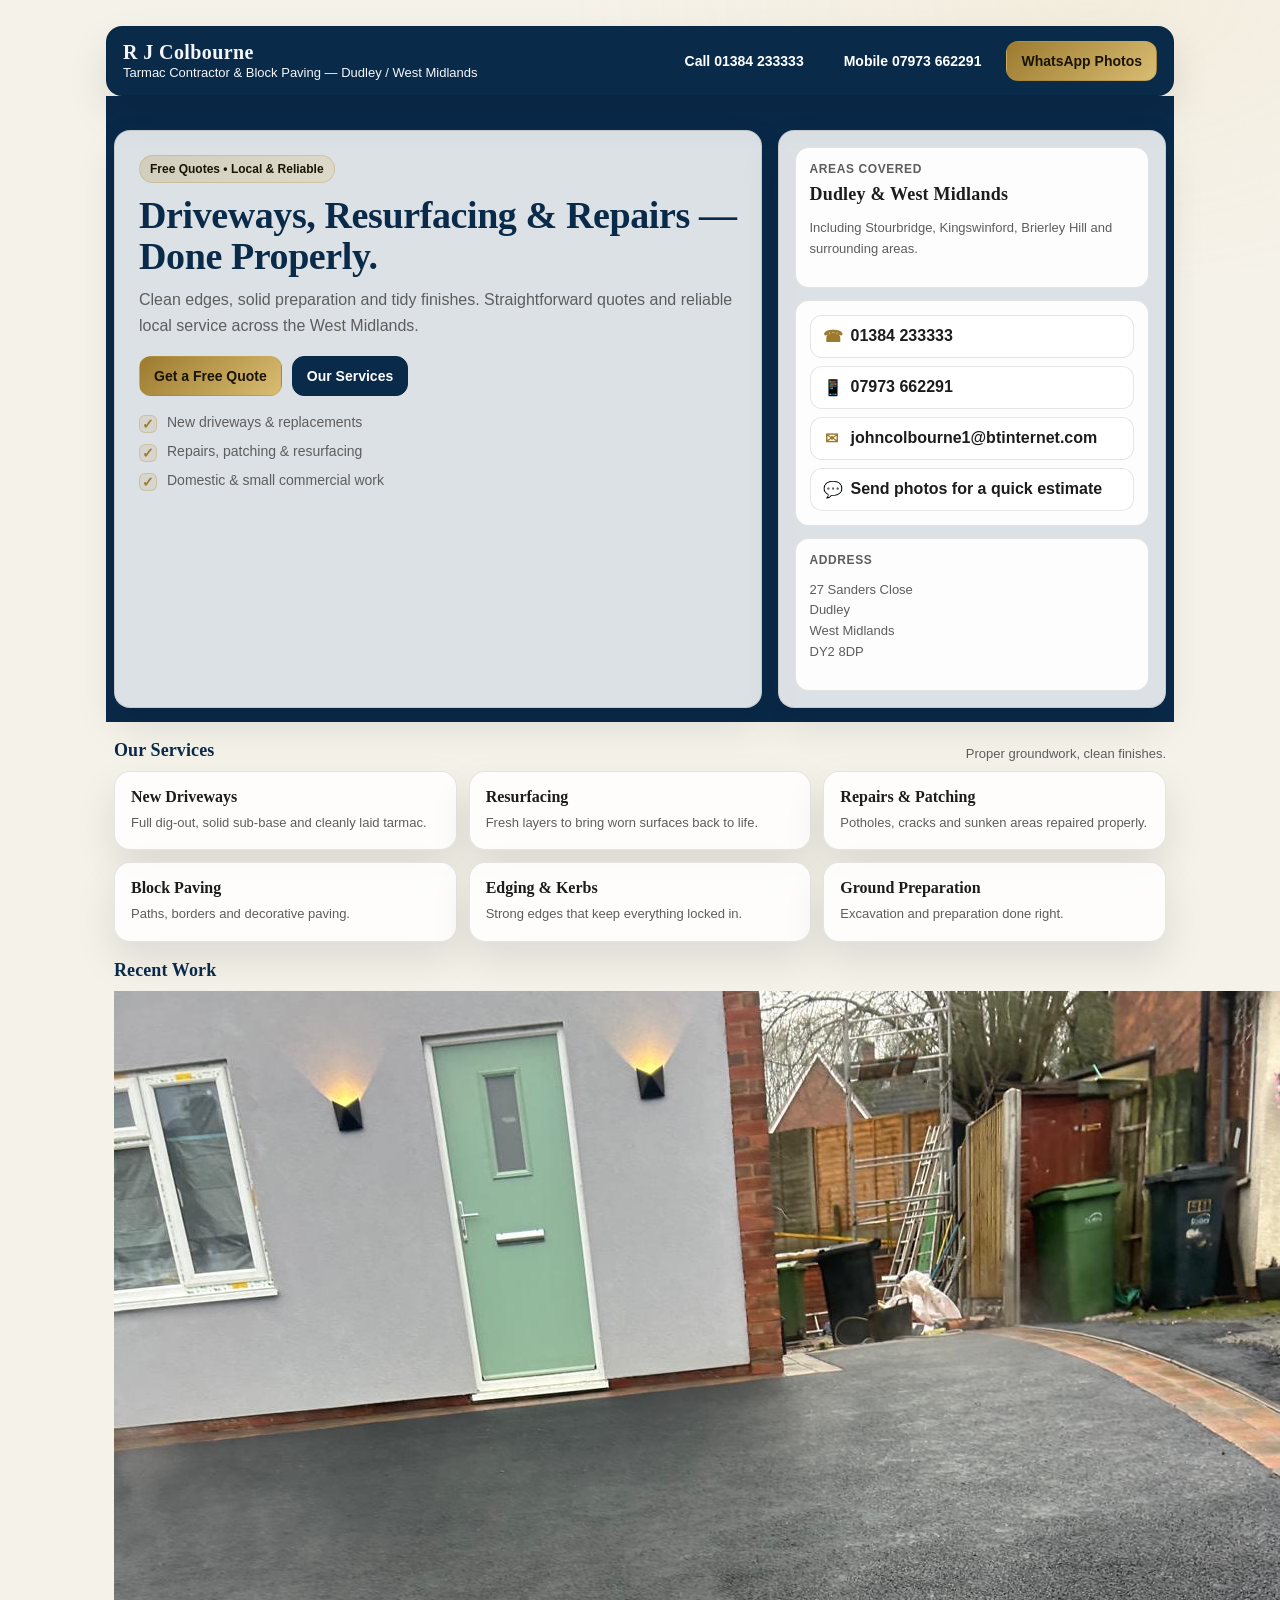
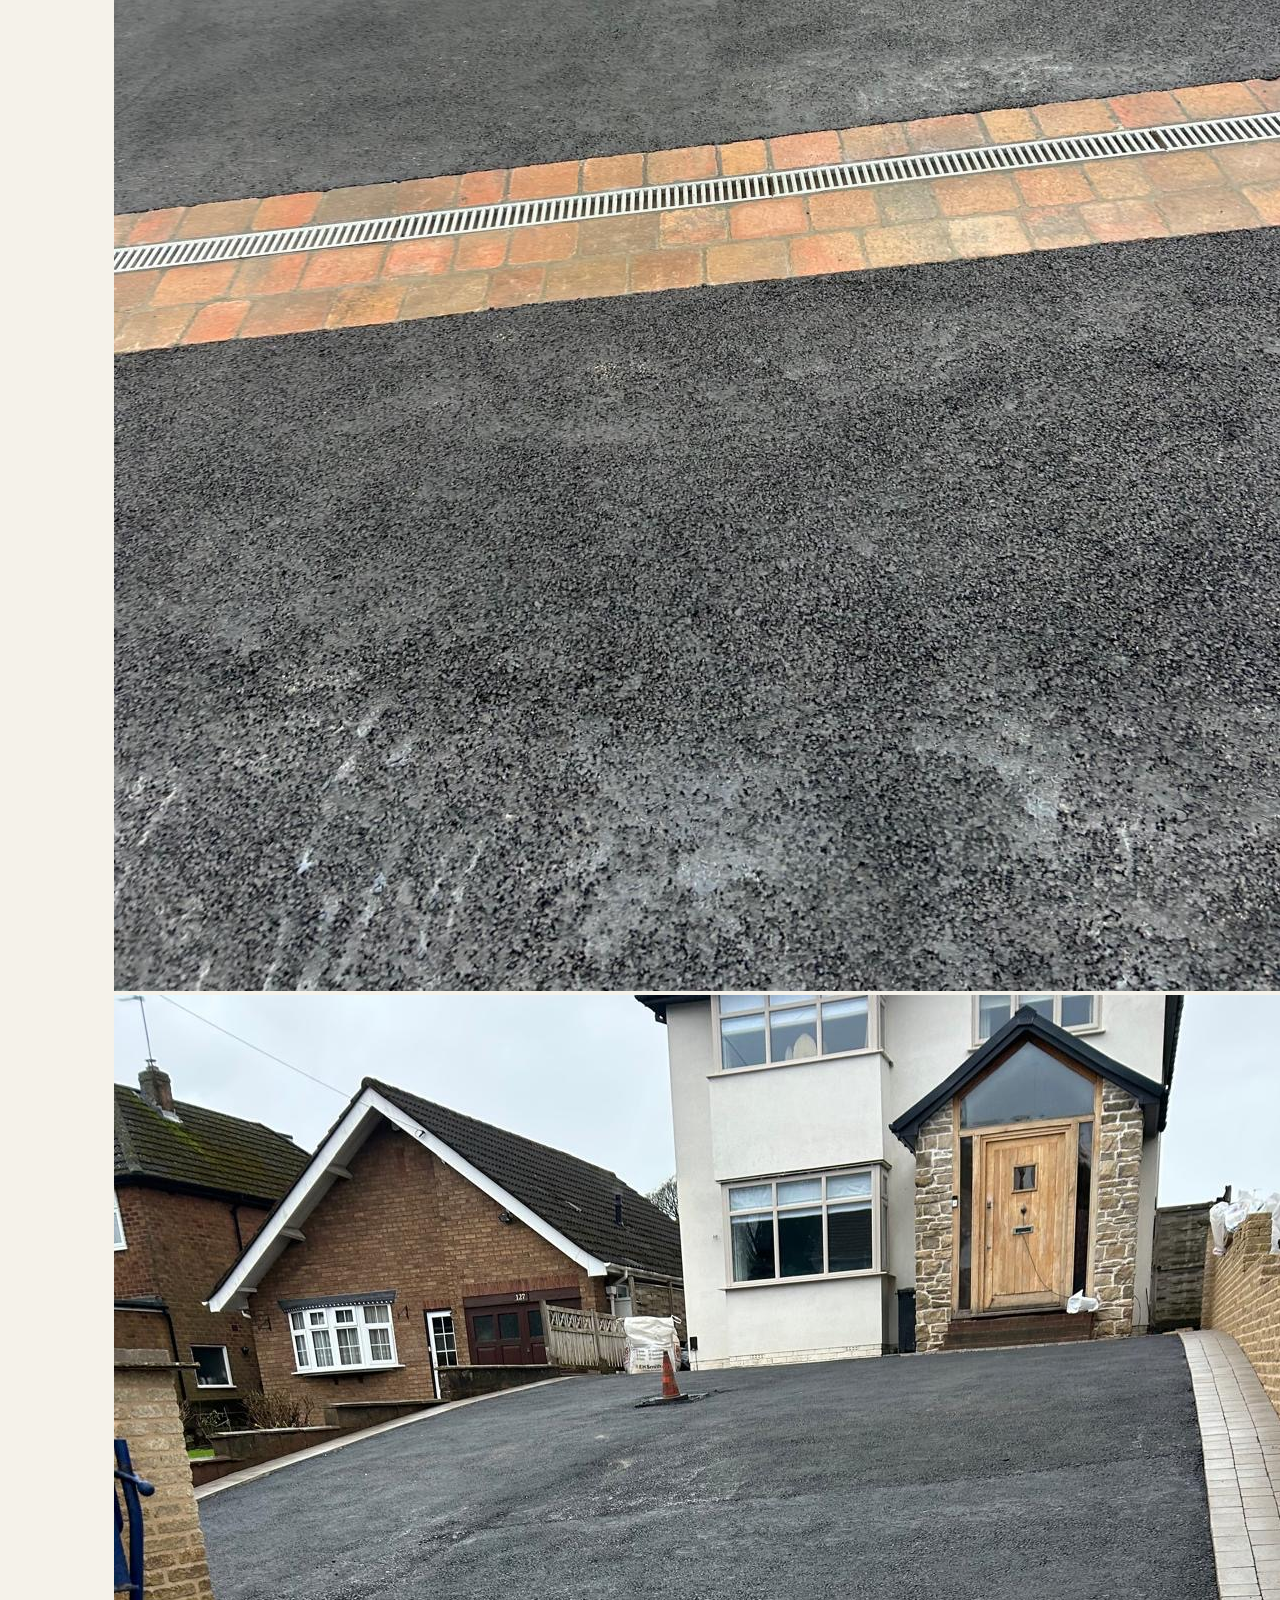
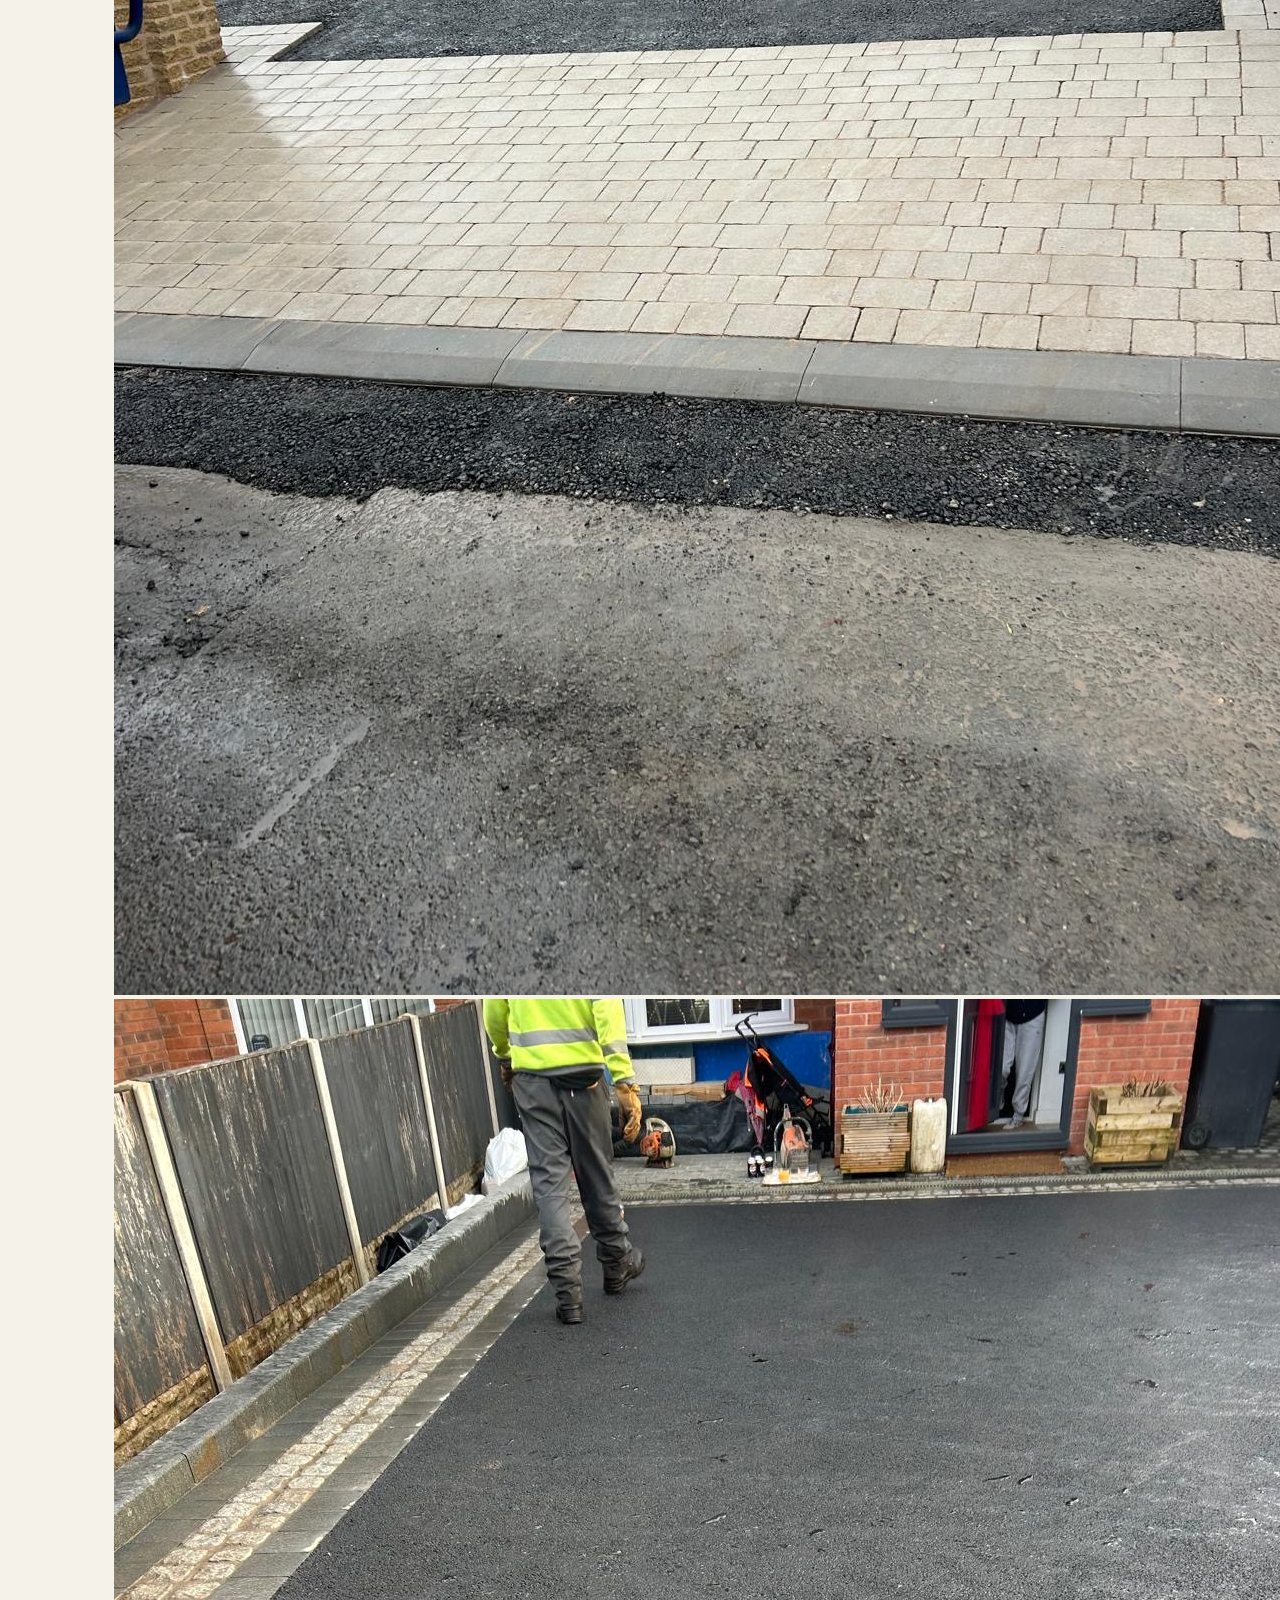
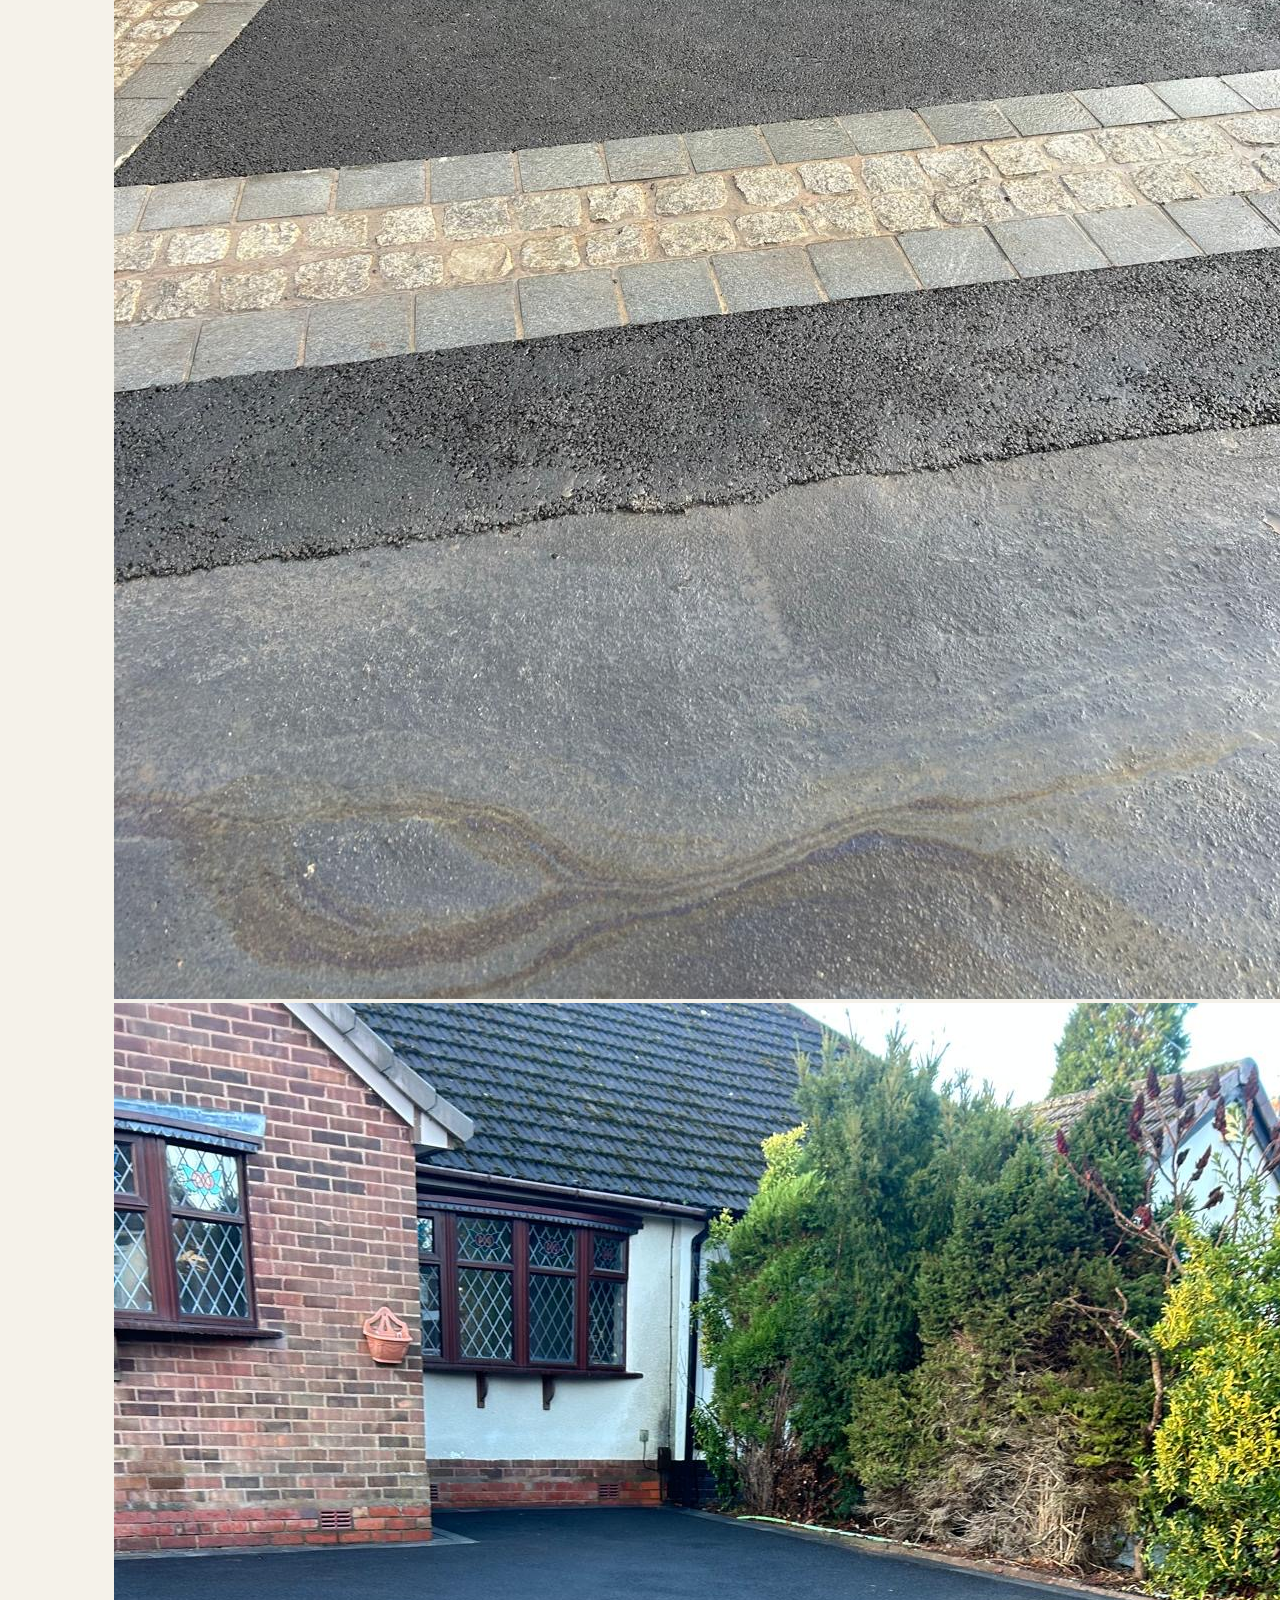
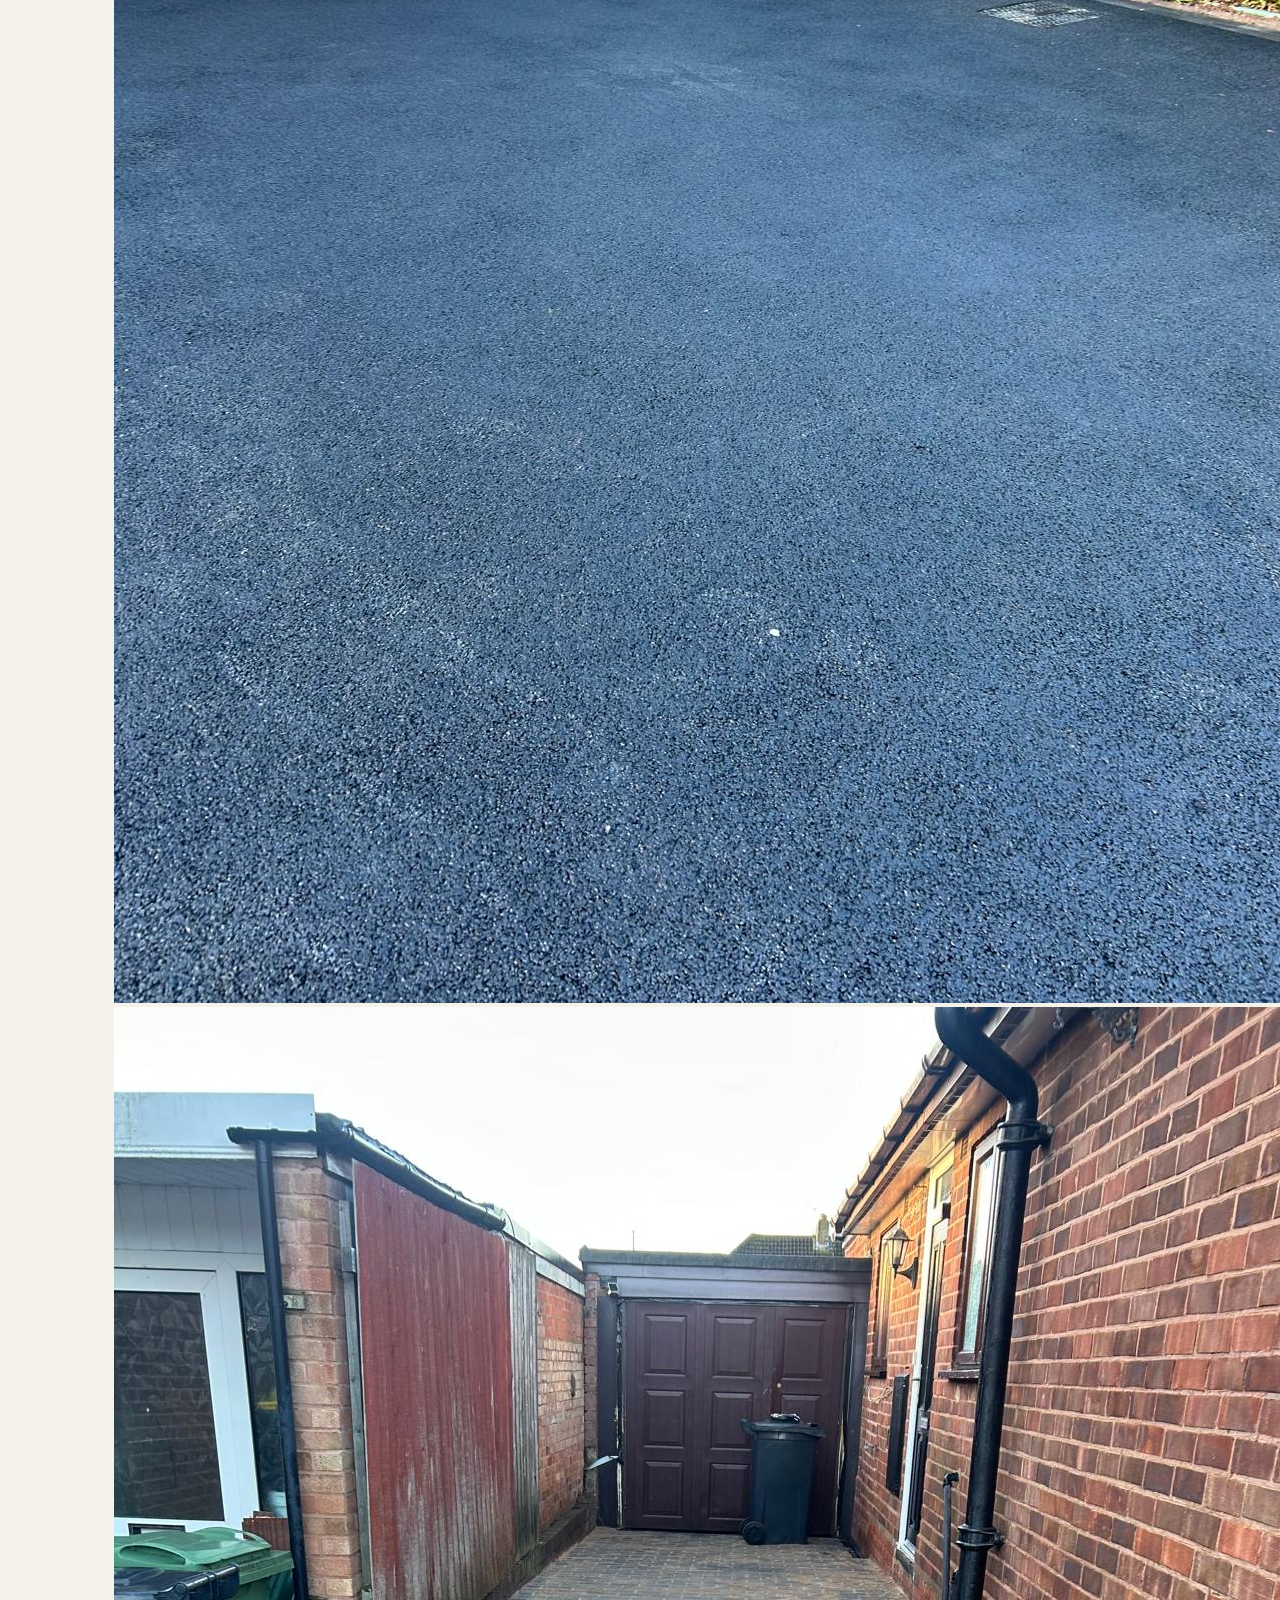
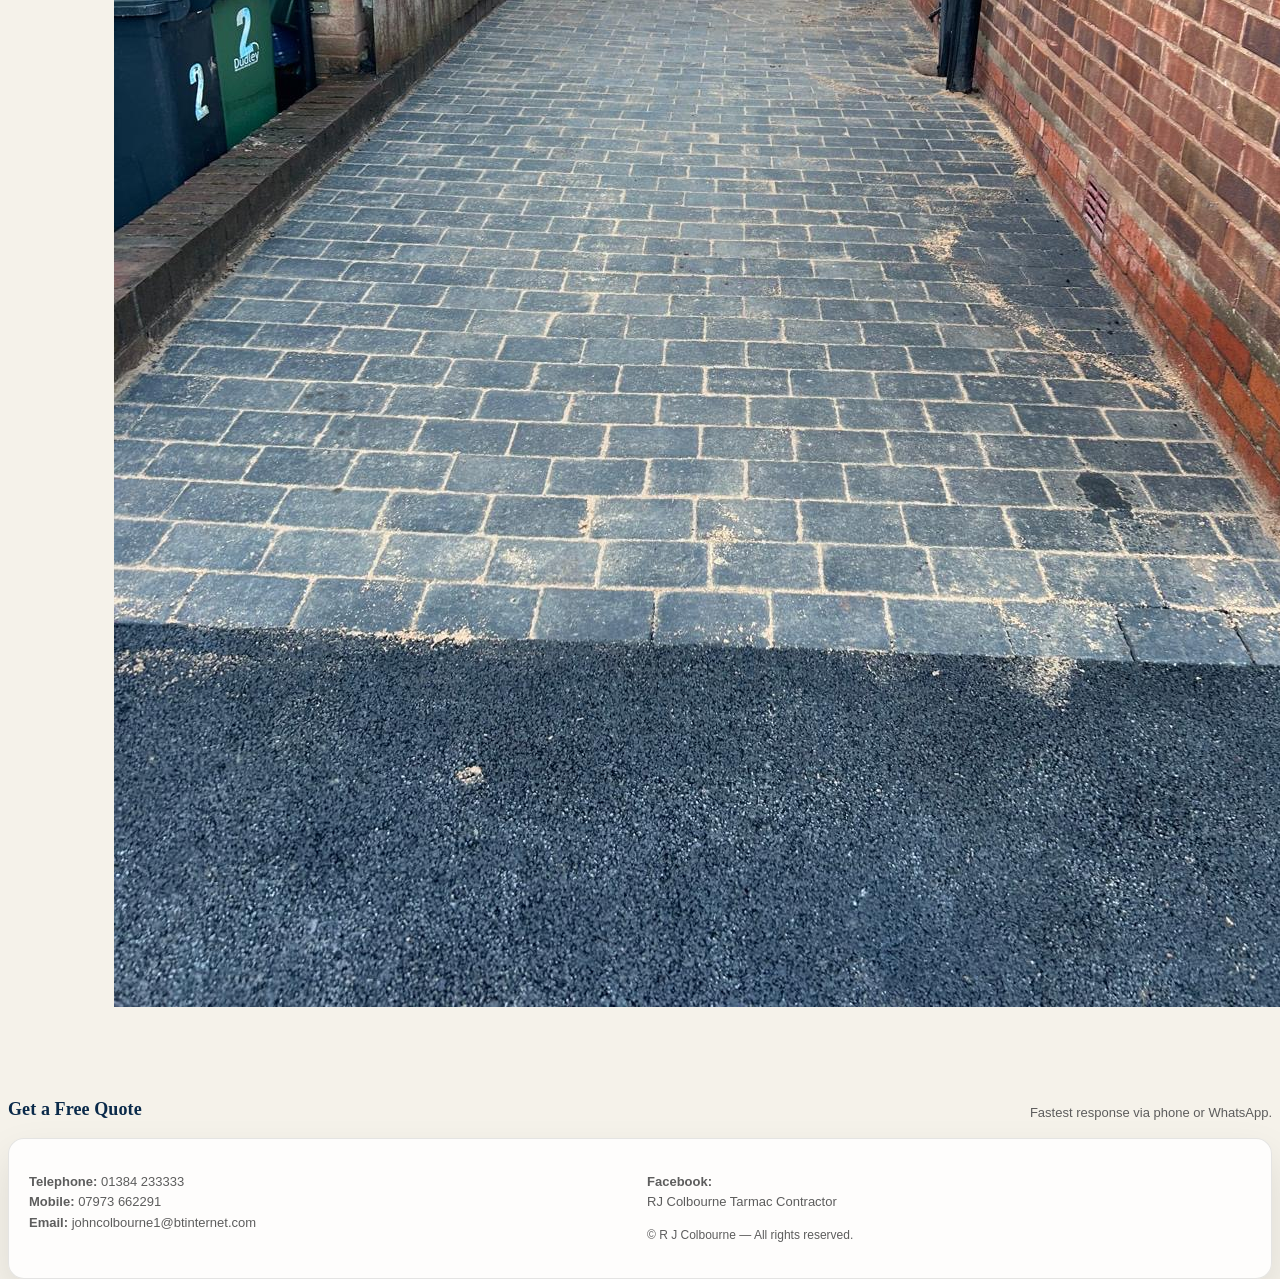
==== index.html @ 11ec510b "Update index.html" ====
<!doctype html>
<html lang="en">
<head>
  <meta charset="UTF-8" />
  <meta name="viewport" content="width=device-width, initial-scale=1.0" />

  <title>R J Colbourne | Tarmac Contractor & Block Paving | Dudley</title>
  <meta name="description" content="R J Colbourne — Tarmac Contractor & Block Paving in Dudley & the West Midlands. Driveways, resurfacing & repairs. Free quotes." />

  <!-- External CSS ONLY -->
  <link rel="stylesheet" href="style.css" />
</head>

<body>
  <div class="wrap">

    <!-- Top Bar -->
    <header class="top">
      <div class="brand">
        <b>R J Colbourne</b>
        <span>Tarmac Contractor &amp; Block Paving — Dudley / West Midlands</span>
      </div>

      <div class="top-actions">
        <a class="btn" href="tel:01384233333">Call 01384 233333</a>
        <a class="btn" href="tel:07973662291">Mobile 07973 662291</a>
        <a class="btn primary" href="https://wa.me/447973662291" target="_blank" rel="noopener">
          WhatsApp Photos
        </a>
      </div>
    </header>

    <!-- Hero -->
    <main class="hero">
      <div class="hero-grid">

        <section class="card hero-main">
          <span class="pill">Free Quotes • Local & Reliable</span>

          <h1>Driveways, Resurfacing &amp; Repairs — Done Properly.</h1>

          <p class="lead">
            Clean edges, solid preparation and tidy finishes.
            Straightforward quotes and reliable local service across the West Midlands.
          </p>

          <div class="mini">
            <a class="btn primary" href="#contact">Get a Free Quote</a>
            <a class="btn" href="#services">Our Services</a>
          </div>

          <div class="ticks">
            <div class="tick"><span class="dot">✓</span> New driveways & replacements</div>
            <div class="tick"><span class="dot">✓</span> Repairs, patching & resurfacing</div>
            <div class="tick"><span class="dot">✓</span> Domestic & small commercial work</div>
          </div>
        </section>

        <aside class="card hero-side">
          <div class="side-box">
            <h3>Areas Covered</h3>
            <div class="big">Dudley &amp; West Midlands</div>
            <p class="small">Including Stourbridge, Kingswinford, Brierley Hill and surrounding areas.</p>
          </div>

          <div class="side-box kv">
            <a href="tel:01384233333"><span class="icon">☎</span>01384 233333</a>
            <a href="tel:07973662291"><span class="icon">📱</span>07973 662291</a>
            <a href="mailto:johncolbourne1@btinternet.com"><span class="icon">✉</span>johncolbourne1@btinternet.com</a>
            <a href="https://wa.me/447973662291" target="_blank" rel="noopener">
              <span class="icon">💬</span>Send photos for a quick estimate
            </a>
          </div>

          <div class="side-box">
            <h3>Address</h3>
            <p class="small">
              27 Sanders Close<br>
              Dudley<br>
              West Midlands<br>
              DY2 8DP
            </p>
          </div>
        </aside>

      </div>
    </main>

    <!-- Services -->
    <section class="section" id="services">
      <div class="section-title">
        <h2>Our Services</h2>
        <p>Proper groundwork, clean finishes.</p>
      </div>

      <div class="grid3">
        <div class="card service">
          <b>New Driveways</b>
          <span>Full dig-out, solid sub-base and cleanly laid tarmac.</span>
        </div>

        <div class="card service">
          <b>Resurfacing</b>
          <span>Fresh layers to bring worn surfaces back to life.</span>
        </div>

        <div class="card service">
          <b>Repairs &amp; Patching</b>
          <span>Potholes, cracks and sunken areas repaired properly.</span>
        </div>

        <div class="card service">
          <b>Block Paving</b>
          <span>Paths, borders and decorative paving.</span>
        </div>

        <div class="card service">
          <b>Edging &amp; Kerbs</b>
          <span>Strong edges that keep everything locked in.</span>
        </div>

        <div class="card service">
          <b>Ground Preparation</b>
          <span>Excavation and preparation done right.</span>
        </div>
      </div>
    </section>

    <!-- Work -->
    <section class="section" id="work">
      <div class="section-title">
        <h2>Recent Work</h2>
      </div>

      <img src="assets/rj-work-1.jpg.JPG" alt="Tarmac driveway work">
<img src="assets/rj-work-2.jpg.JPG" alt="Driveway surfacing work">
<img src="assets/rj-work-3.jpg.JPG" alt="Block paving work">
<img src="assets/rj-work-4.jpg.JPG" alt="Tarmac contractor work">
<img src="assets/rj-work-5.jpg.JPG" alt="New driveway installation">
        
      </div>
    </section>

    <!-- Contact -->
    <section class="section" id="contact">
      <div class="section-title">
        <h2>Get a Free Quote</h2>
        <p>Fastest response via phone or WhatsApp.</p>
      </div>

      <div class="card footer">
        <div>
          <p class="small">
            <b>Telephone:</b> <a href="tel:01384233333">01384 233333</a><br>
            <b>Mobile:</b> <a href="tel:07973662291">07973 662291</a><br>
            <b>Email:</b> <a href="mailto:johncolbourne1@btinternet.com">johncolbourne1@btinternet.com</a>
          </p>
        </div>

        <div>
          <p class="small">
            <b>Facebook:</b><br>
            RJ Colbourne Tarmac Contractor
          </p>
          <p class="fine">
            © R J Colbourne — All rights reserved.
          </p>
        </div>
      </div>
    </section>

  </div>
</body>
</html>
---- style.css ----
/* ---- Print-style, business-card vibe (off-white + clean serif/sans mix) ---- */

/* If you want it even closer to “card” type, keep Georgia.
   If you want slightly more modern, swap Georgia -> "Times New Roman". */
:root{
  --bg: #f5f2ea;          /* off white */
  --paper: #ffffff;       /* pure white panels */
  --ink: #1c1c1c;         /* near-black text */
  --muted: #5d5d5d;       /* secondary */
  --line: rgba(0,0,0,.10);
  --accent: #9c7b2f;      /* classy gold */
  --accent2:#d9bd72;      /* lighter gold */
  --shadow: 0 18px 40px rgba(0,0,0,.10);
  --radius: 16px;
}

*{ box-sizing: border-box; }
html{ scroll-behavior:smooth; }

body{
  margin:0;
  background: radial-gradient(900px 500px at 30% -10%, rgba(176,138,46,.12), transparent 60%),
              radial-gradient(900px 500px at 85% 0%, rgba(225,194,106,.10), transparent 60%),
              var(--bg);
  color: var(--ink);
  font-family: Arial, Helvetica, sans-serif;
  -webkit-font-smoothing: antialiased;
  -moz-osx-font-smoothing: grayscale;
}

a{ color: inherit; text-decoration: none; }
a:hover{ text-decoration: underline; }

.wrap{
  max-width: 1100px;
  margin: 0 auto;
  padding: 26px 16px 70px;
}

/* Top sticky bar */
.top{
  display:flex;
  align-items:center;
  justify-content:space-between;
  gap:14px;
  padding: 14px 16px;
  border: 1px solid var(--line);
  background: rgba(255,255,255,.75);
  backdrop-filter: blur(10px);
  border-radius: var(--radius);
  box-shadow: var(--shadow);
  position: sticky;
  top: 12px;
  z-index: 50;
}

.brand{
  display:flex;
  flex-direction:column;
  line-height:1.05;
}

.brand b{
  font-family: Georgia, "Times New Roman", Times, serif;
  font-size: 20px;
  letter-spacing: .4px;
}


.brand span{
  font-size: 13px;
  color: var(--muted);
  margin-top: 3px;
}

.top-actions{
  display:flex;
  gap:10px;
  flex-wrap:wrap;
  justify-content:flex-end;
}

/* Buttons */
.btn{
  display:inline-flex;
  align-items:center;
  gap:10px;
  padding: 11px 14px;
  border-radius: 12px;
  border: 1px solid var(--line);
  background: rgba(255,255,255,.90);
  font-weight: 700;
  font-size: 14px;
  transition: .15s transform, .15s background, .15s border-color;
}

.btn:hover{
  transform: translateY(-1px);
  background: rgba(255,255,255,1);
  border-color: rgba(0,0,0,.18);
}

.btn.primary{
  border: 1px solid rgba(176,138,46,.30);
  background: linear-gradient(135deg, var(--accent) 0%, var(--accent2) 100%);
  color: #1a1406;
  text-decoration:none;
}

.pill{
  display:inline-flex;
  align-items:center;
  padding: 6px 10px;
  border-radius: 999px;
  font-weight: 800;
  font-size: 12px;
  color: #1a1406;
  background: linear-gradient(135deg, rgba(176,138,46,.22), rgba(225,194,106,.22));
  border: 1px solid rgba(176,138,46,.25);
}

/* Hero layout */
.hero{
  padding: 34px 8px 14px;
}

.hero-grid{
  display:grid;
  gap: 16px;
  grid-template-columns: 1.25fr .75fr;
  align-items: stretch;
}

@media (max-width: 900px){
  .hero-grid{ grid-template-columns: 1fr; }
}

/* Panels / cards */
.card{
  border: 1px solid var(--line);
  background: rgba(255,255,255,.86);
  border-radius: var(--radius);
  box-shadow: var(--shadow);
  overflow: hidden;
}

/* Main hero card */
.hero-main{ padding: 24px; }

h1{
  margin: 12px 0 10px;
  font-family: Georgia, "Times New Roman", Times, serif;
  font-size: 38px;
  letter-spacing: -0.4px;
  line-height: 1.08;
}

@media (max-width: 520px){
  h1{ font-size: 32px; }
}

.lead{
  margin: 0 0 16px;
  color: var(--muted);
  font-size: 16px;
  line-height: 1.65;
}

.mini{
  display:flex;
  gap: 10px;
  flex-wrap: wrap;
  margin-top: 6px;
}

.ticks{
  display:grid;
  gap: 10px;
  margin: 18px 0 0;
}

.tick{
  display:flex;
  gap: 10px;
  align-items:flex-start;
  font-size: 14px;
  color: var(--muted);
}

.dot{
  width: 18px;
  height: 18px;
  flex: 0 0 18px;
  border-radius: 6px;
  background: rgba(176,138,46,.12);
  border: 1px solid rgba(176,138,46,.28);
  display:grid;
  place-items:center;
  color: var(--accent);
  font-weight: 900;
  margin-top: 1px;
}

/* Side column */
.hero-side{
  padding: 16px;
  display:flex;
  flex-direction:column;
  gap: 12px;
}

.side-box{
  padding: 14px;
  border-radius: 14px;
  border: 1px solid var(--line);
  background: rgba(255,255,255,.92);
}

.side-box h3{
  margin:0 0 8px;
  font-size: 12px;
  letter-spacing: .6px;
  text-transform: uppercase;
  color: var(--muted);
}

.big{
  font-family: Georgia, "Times New Roman", Times, serif;
  font-size: 18px;
  font-weight: 800;
  letter-spacing: .2px;
}

.small{
  font-size: 13px;
  color: var(--muted);
  line-height: 1.6;
}

.kv{
  display:grid;
  gap: 8px;
}

.kv a{
  display:inline-flex;
  gap: 10px;
  align-items:center;
  padding: 11px 12px;
  border-radius: 12px;
  border: 1px solid var(--line);
  background: rgba(255,255,255,.96);
  text-decoration:none;
  font-weight: 700;
}

.kv a:hover{
  border-color: rgba(176,138,46,.35);
  text-decoration:none;
}

.icon{
  width: 18px;
  display:inline-grid;
  place-items:center;
  color: var(--accent);
}

/* Sections */
.section{
  margin-top: 18px;
  padding: 0 8px;
}

.section-title{
  display:flex;
  align-items:flex-end;
  justify-content:space-between;
  gap: 14px;
  margin: 16px 0 10px;
}

.section-title h2{
  margin:0;
  font-size: 18px;
  font-family: Georgia, "Times New Roman", Times, serif;
  letter-spacing: .1px;
}

.section-title p{
  margin:0;
  color: var(--muted);
  font-size: 13px;
}

/* Services grid */
.grid3{
  display:grid;
  gap: 12px;
  grid-template-columns: repeat(3, 1fr);
}

@media (max-width: 900px){
  .grid3{ grid-template-columns: 1fr; }
}

.service{
  padding: 16px;
}

.service b{
  display:block;
  margin-bottom: 6px;
  font-family: Georgia, "Times New Roman", Times, serif;
  font-size: 16px;
}

.service span{
  color: var(--muted);
  font-size: 13px;
  line-height: 1.65;
}

/* Gallery placeholders */
.gallery{
  display:grid;
  gap: 12px;
  grid-template-columns: repeat(3, 1fr);
}

@media (max-width: 900px){
  .gallery{ grid-template-columns: 1fr 1fr; }
}

@media (max-width: 520px){
  .gallery{ grid-template-columns: 1fr; }
}

.ph{
  aspect-ratio: 4/3;
  border-radius: 14px;
  border: 1px dashed rgba(0,0,0,.18);
  background: linear-gradient(180deg, rgba(255,255,255,.95), rgba(255,255,255,.80));
  display:grid;
  place-items:center;
  color: rgba(0,0,0,.50);
  font-weight: 900;
  letter-spacing: .3px;
}

/* Footer/contact block */
.footer{
  margin-top: 18px;
  padding: 20px;
  display:grid;
  grid-template-columns: 1fr 1fr;
  gap: 14px;
}

@media (max-width: 900px){
  .footer{ grid-template-columns: 1fr; }
}

.fine{
  color: var(--muted);
  font-size: 12px;
  line-height: 1.65;
}

/* Mobile tweaks */
@media (max-width: 520px){
  .top{ padding: 12px 12px; }
  .btn{ width: 100%; justify-content:center; }
}

/* ===== NAVY BLUE OVERRIDE (Dixon-style) ===== */
:root {
  --navy: #0A2A4A;
}

/* Header background / strips */
header,
.hero,
.header,
.top-bar {
  background-color: var(--navy) !important;
}

/* Main headings */
h1, h2, h3 {
  color: var(--navy);
}

/* Care & Respect / tagline text */
.care,
.respect,
.tagline,
.hero-subtitle {
  color: var(--navy);
}

/* Buttons */
.btn,
button {
  background-color: var(--navy);
  border-color: var(--navy);
  color: #ffffff;
}

.btn:hover,
button:hover {
  background-color: #081f36;
  border-color: #ffff
  }
  
  /* ===== TOP BAR TEXT COLOUR (BIG BLUE BOX ABOVE HEADER) ===== */

/* Common top-bar selectors */
.top-bar,
.topbar,
.header-top,
.pre-header {
  color: #ffffff !important;
}

/* Text inside the top bar */
.top-bar p,
.top-bar a,
.topbar p,
.topbar a,
.header-top p,
.header-top a {
  color: #ffffff !important;
}
  
  /* ===== FIX LEFT TEXT IN TOP NAVY BAR ===== */

/* Left text block in top header */
.top-bar .left,
.top-bar .brand,
.top-bar .logo-text,
.top-bar h1,
.top-bar h2,
.top-bar p {
  color: #f2f4f6 !important;
}

/* Make sure links there aren’t dark */
.top-bar a {
  color: #ffffff !important;
}
  
  
  /* ===== FIX FADED LEFT TEXT IN TOP BAR ===== */

/* Target the actual left info block */
.top-bar-left,
.top-left,
.header-left,
.brand-left {
  opacity: 1 !important;
}

/* Force text inside to be readable */
.top-bar-left *,
.top-left *,
.header-left *,
.brand-left * {
  color: #f5f7fa !important;
  opacity: 1 !important;
}

/* Nuclear fix for top bar left side */
header > div:first-child {
  opacity: 1 !important;
}

header > div:first-child * {
  color: #f5f7fa !important;
  opacity: 1 !important;
}
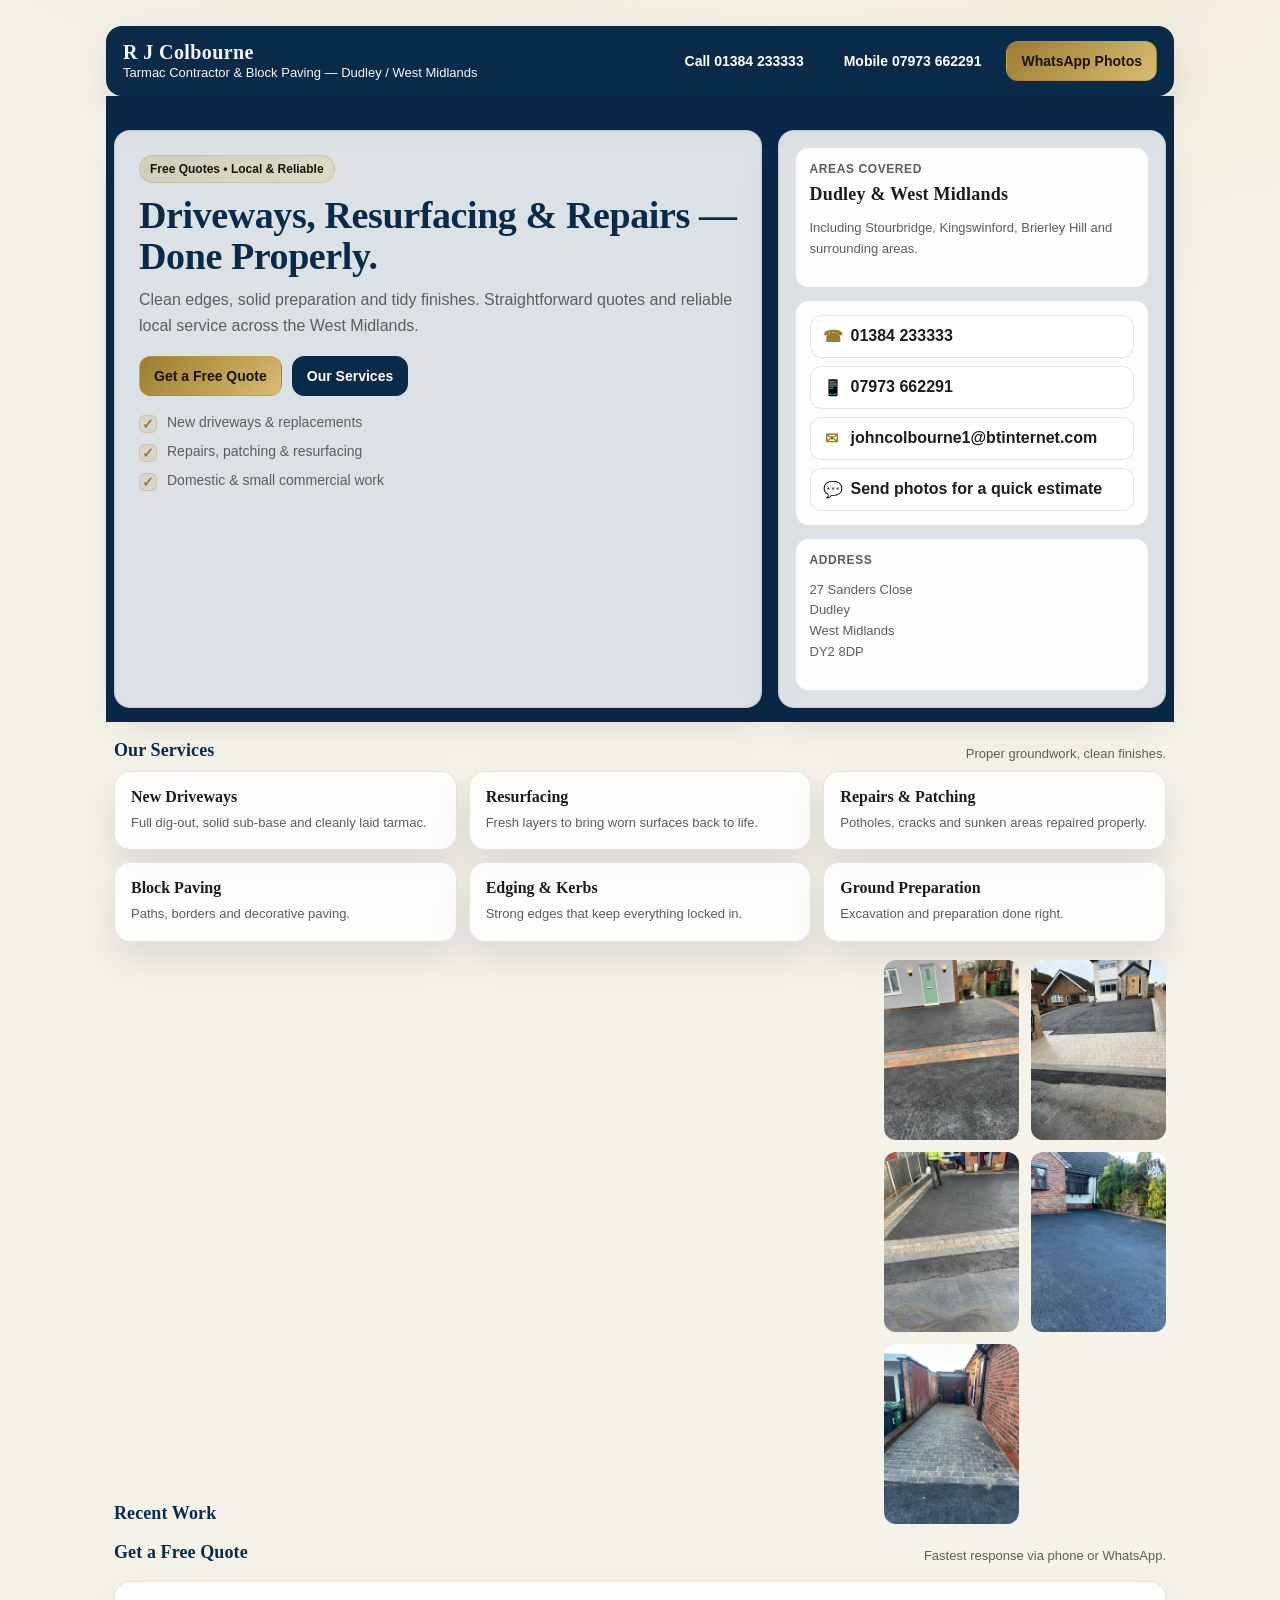
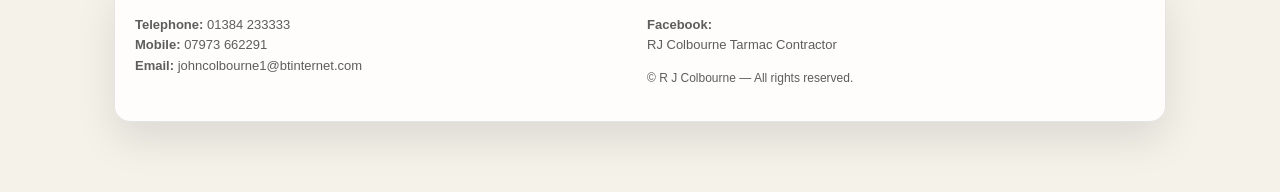
==== commit 7055c5d1: "Update index.html" ====
--- a/index.html
+++ b/index.html
@@ -129,14 +129,16 @@
     <!-- Work -->
     <section class="section" id="work">
       <div class="section-title">
-        <h2>Recent Work</h2>
-      </div>
-
-      <img src="assets/rj-work-1.jpg.JPG" alt="Tarmac driveway work">
-<img src="assets/rj-work-2.jpg.JPG" alt="Driveway surfacing work">
-<img src="assets/rj-work-3.jpg.JPG" alt="Block paving work">
-<img src="assets/rj-work-4.jpg.JPG" alt="Tarmac contractor work">
-<img src="assets/rj-work-5.jpg.JPG" alt="New driveway installation">
+      <h2>Recent Work</h2>
+<div>
+  
+<div class="work-grid">
+  <img src="assets/rj-work-1.jpg.JPG" alt="Tarmac driveway work">
+  <img src="assets/rj-work-2.jpg.JPG" alt="Driveway surfacing work">
+  <img src="assets/rj-work-3.jpg.JPG" alt="Block paving work">
+  <img src="assets/rj-work-4.jpg.JPG" alt="Tarmac contractor work">
+  <img src="assets/rj-work-5.jpg.JPG" alt="New driveway installation">
+</div>
         
       </div>
     </section>
--- a/style.css
+++ b/style.css
@@ -478,4 +478,24 @@
 header > div:first-child * {
   color: #f5f7fa !important;
   opacity: 1 !important;
+}
+
+/* ===== FORCE Recent Work gallery layout ===== */
+
+.recent-work,
+.work-grid,
+.gallery {
+  display: grid;
+  grid-template-columns: repeat(2, 1fr);
+  gap: 12px;
+}
+
+.recent-work img,
+.work-grid img,
+.gallery img {
+  width: 100%;
+  height: 180px;          /* THIS is the key */
+  object-fit: cover;
+  display: block;
+  border-radius: 12px;
 }
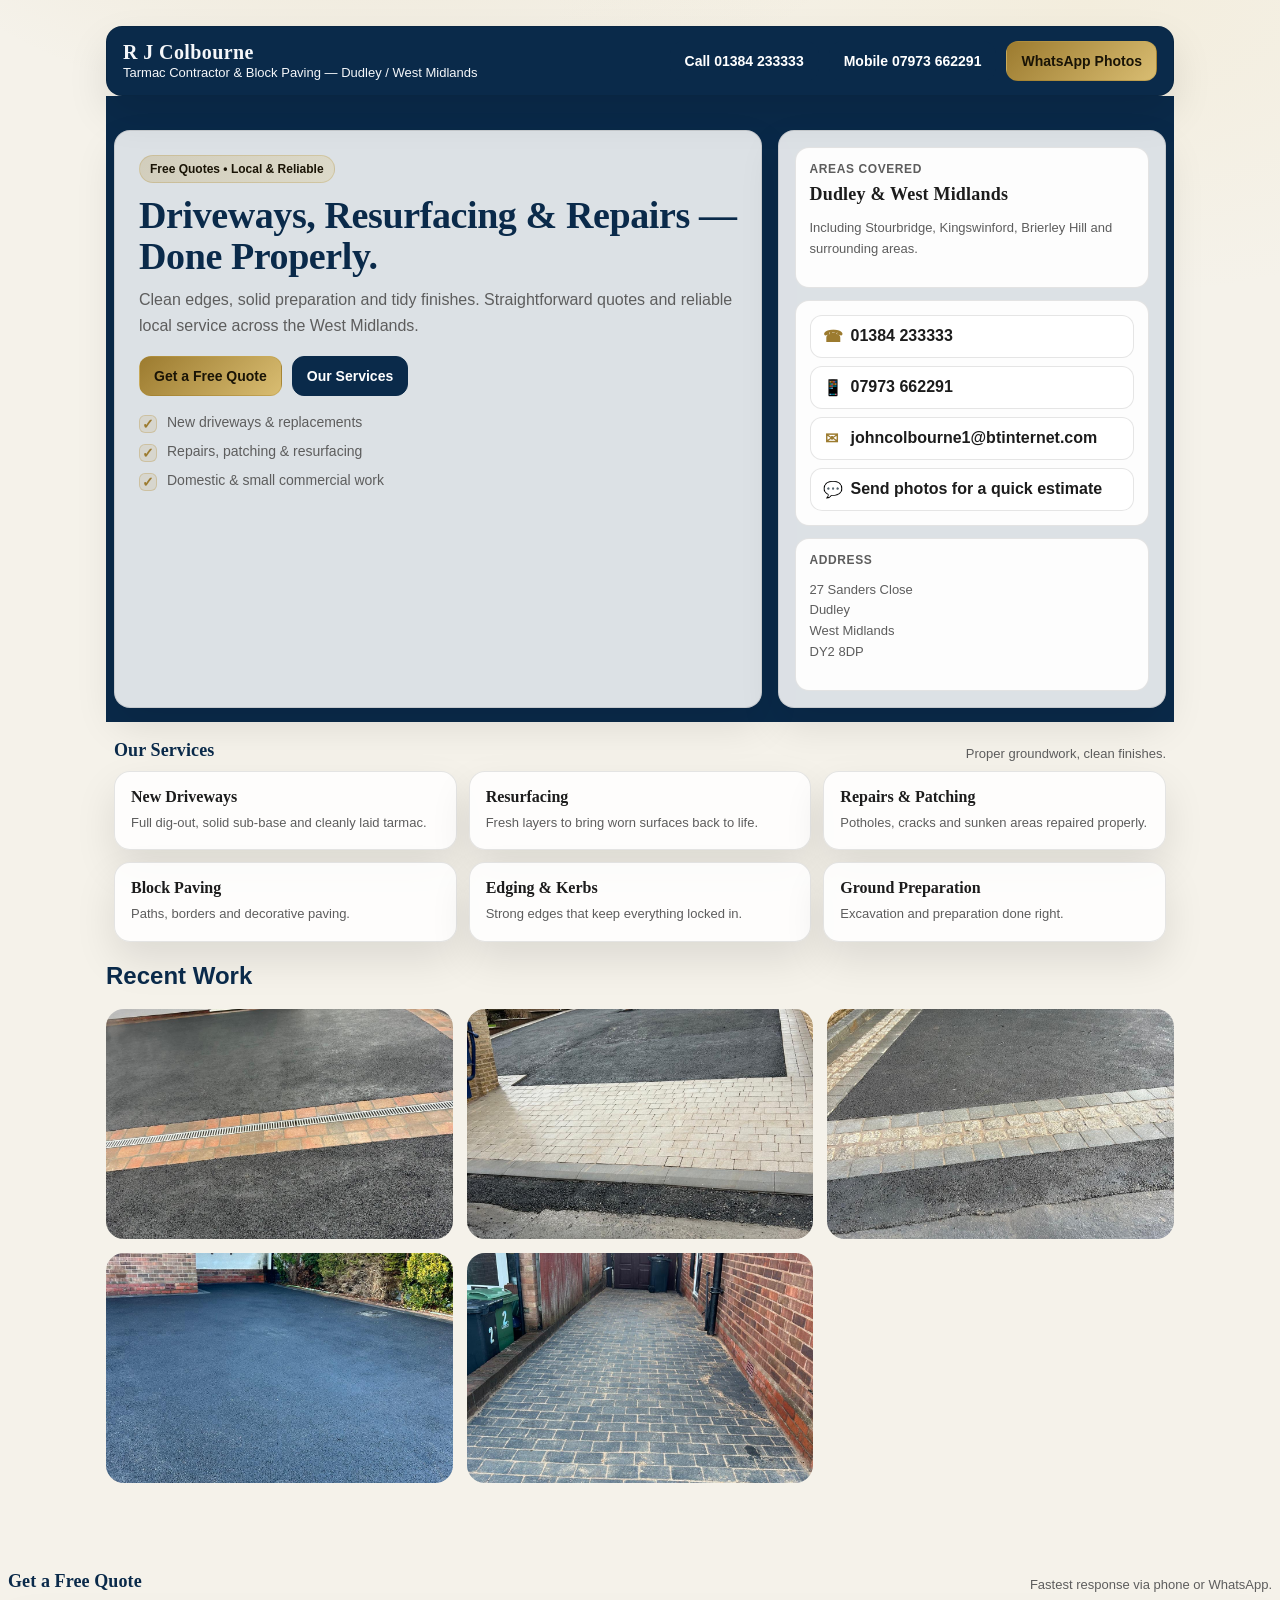
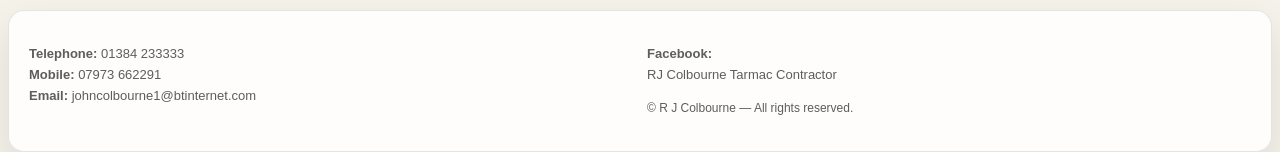
==== commit 84ed3783: "Update index.html" ====
--- a/index.html
+++ b/index.html
@@ -127,18 +127,17 @@
     </section>
 
     <!-- Work -->
-    <section class="section" id="work">
-      <div class="section-title">
-      <h2>Recent Work</h2>
-<div>
-  
-<div class="work-grid">
-  <img src="assets/rj-work-1.jpg.JPG" alt="Tarmac driveway work">
-  <img src="assets/rj-work-2.jpg.JPG" alt="Driveway surfacing work">
-  <img src="assets/rj-work-3.jpg.JPG" alt="Block paving work">
-  <img src="assets/rj-work-4.jpg.JPG" alt="Tarmac contractor work">
-  <img src="assets/rj-work-5.jpg.JPG" alt="New driveway installation">
-</div>
+    <section class="recent-work" id="work">
+  <h2>Recent Work</h2>
+
+  <div class="work-grid">
+    <img src="assets/rj-work-1.jpg.JPG" alt="Recent driveway work 1">
+    <img src="assets/rj-work-2.jpg.JPG" alt="Recent driveway work 2">
+    <img src="assets/rj-work-3.jpg.JPG" alt="Recent driveway work 3">
+    <img src="assets/rj-work-4.jpg.JPG" alt="Recent driveway work 4">
+    <img src="assets/rj-work-5.jpg.JPG" alt="Recent driveway work 5">
+  </div>
+</section>
         
       </div>
     </section>
--- a/style.css
+++ b/style.css
@@ -480,22 +480,46 @@
   opacity: 1 !important;
 }
 
-/* ===== FORCE Recent Work gallery layout ===== */
-
-.recent-work,
-.work-grid,
-.gallery {
+/* Recent Work Gallery */
+.work-grid{
   display: grid;
   grid-template-columns: repeat(2, 1fr);
   gap: 12px;
 }
 
-.recent-work img,
-.work-grid img,
-.gallery img {
+.work-grid img{
   width: 100%;
-  height: 180px;          /* THIS is the key */
+  height: 180px;
   object-fit: cover;
+  border-radius: 12px;
   display: block;
-  border-radius: 12px;
+}
+
+/* ===== Recent Work - make the gallery look clean ===== */
+
+.work-grid{
+  display: grid;
+  grid-template-columns: repeat(2, 1fr);
+  gap: 14px;
+  margin-top: 16px;
+}
+
+/* force every tile to be the same shape */
+.work-grid img{
+  width: 100%;
+  height: 190px;        /* key: makes all tiles equal */
+  object-fit: cover;    /* crops instead of stretching */
+  border-radius: 18px;
+  display: block;
+  background: #ddd;
+}
+
+/* make it 3 across on bigger screens */
+@media (min-width: 900px){
+  .work-grid{
+    grid-template-columns: repeat(3, 1fr);
+  }
+  .work-grid img{
+    height: 230px;
+  }
 }
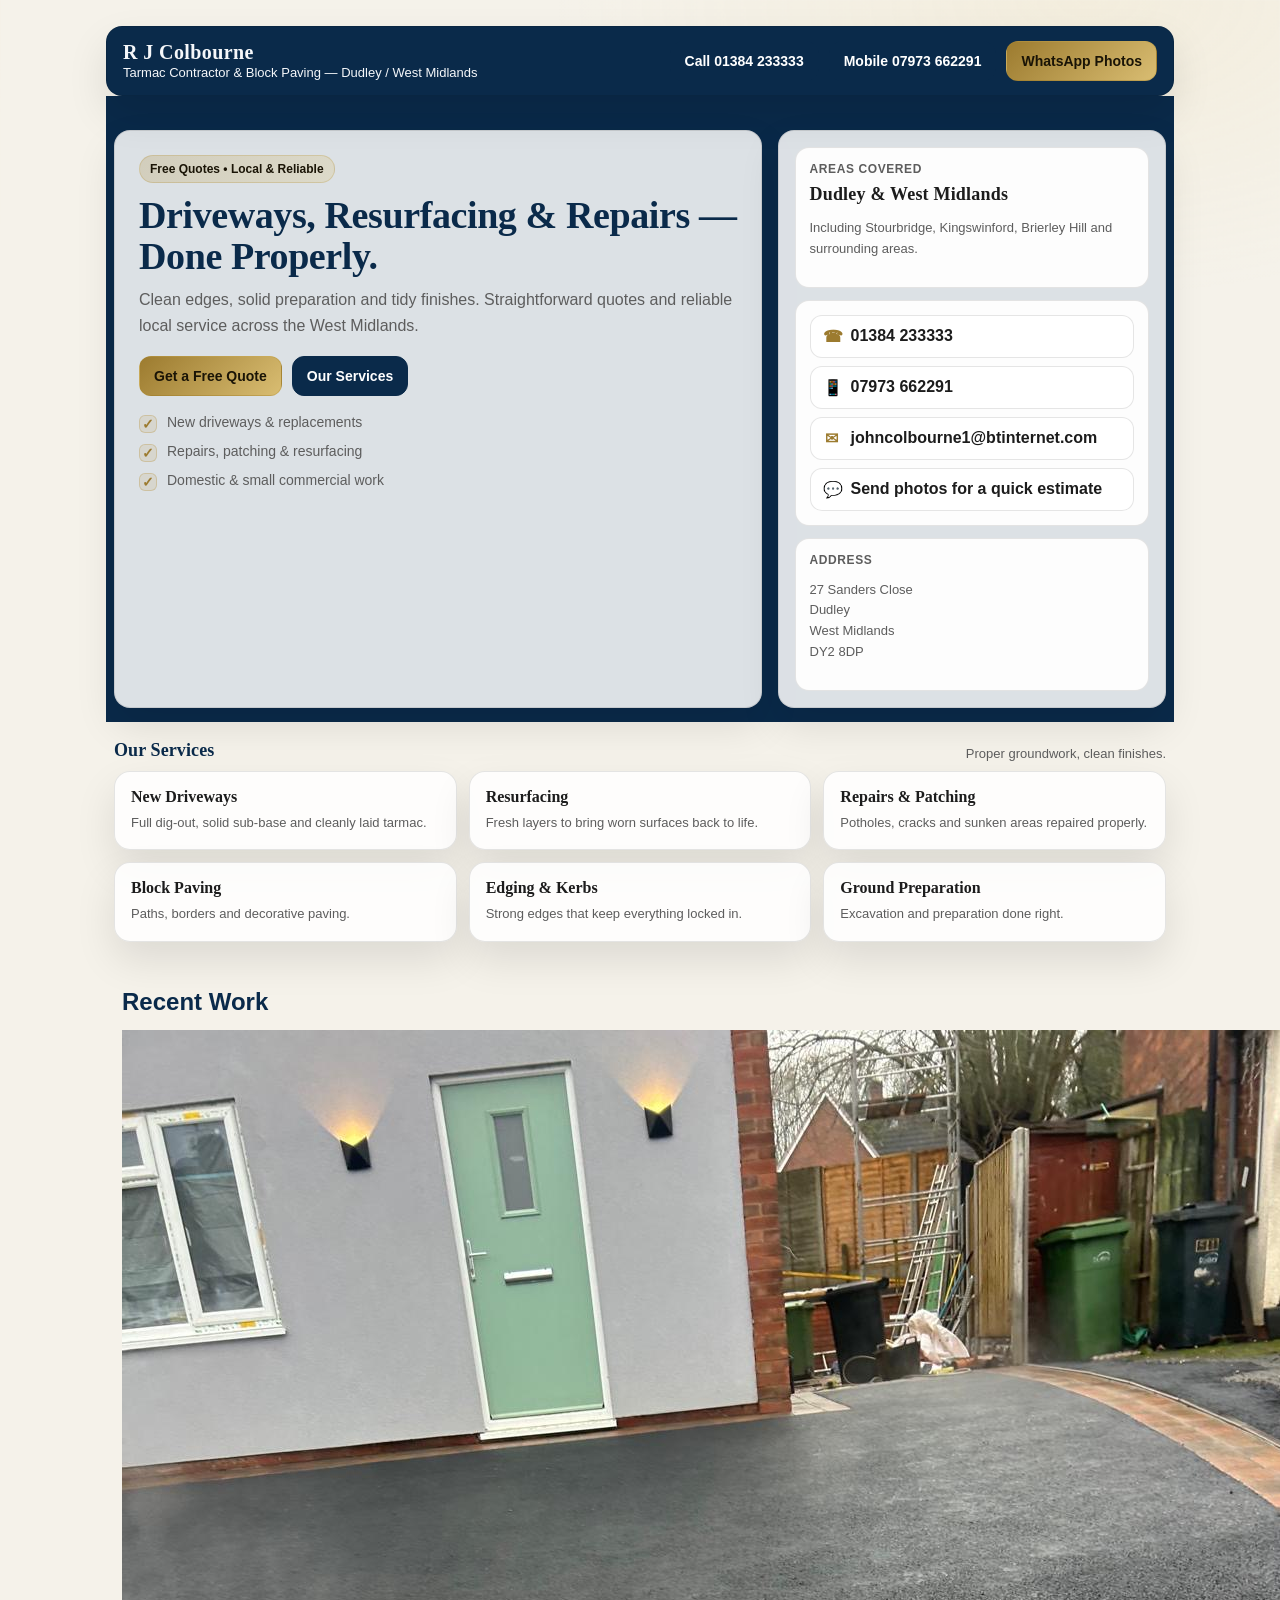
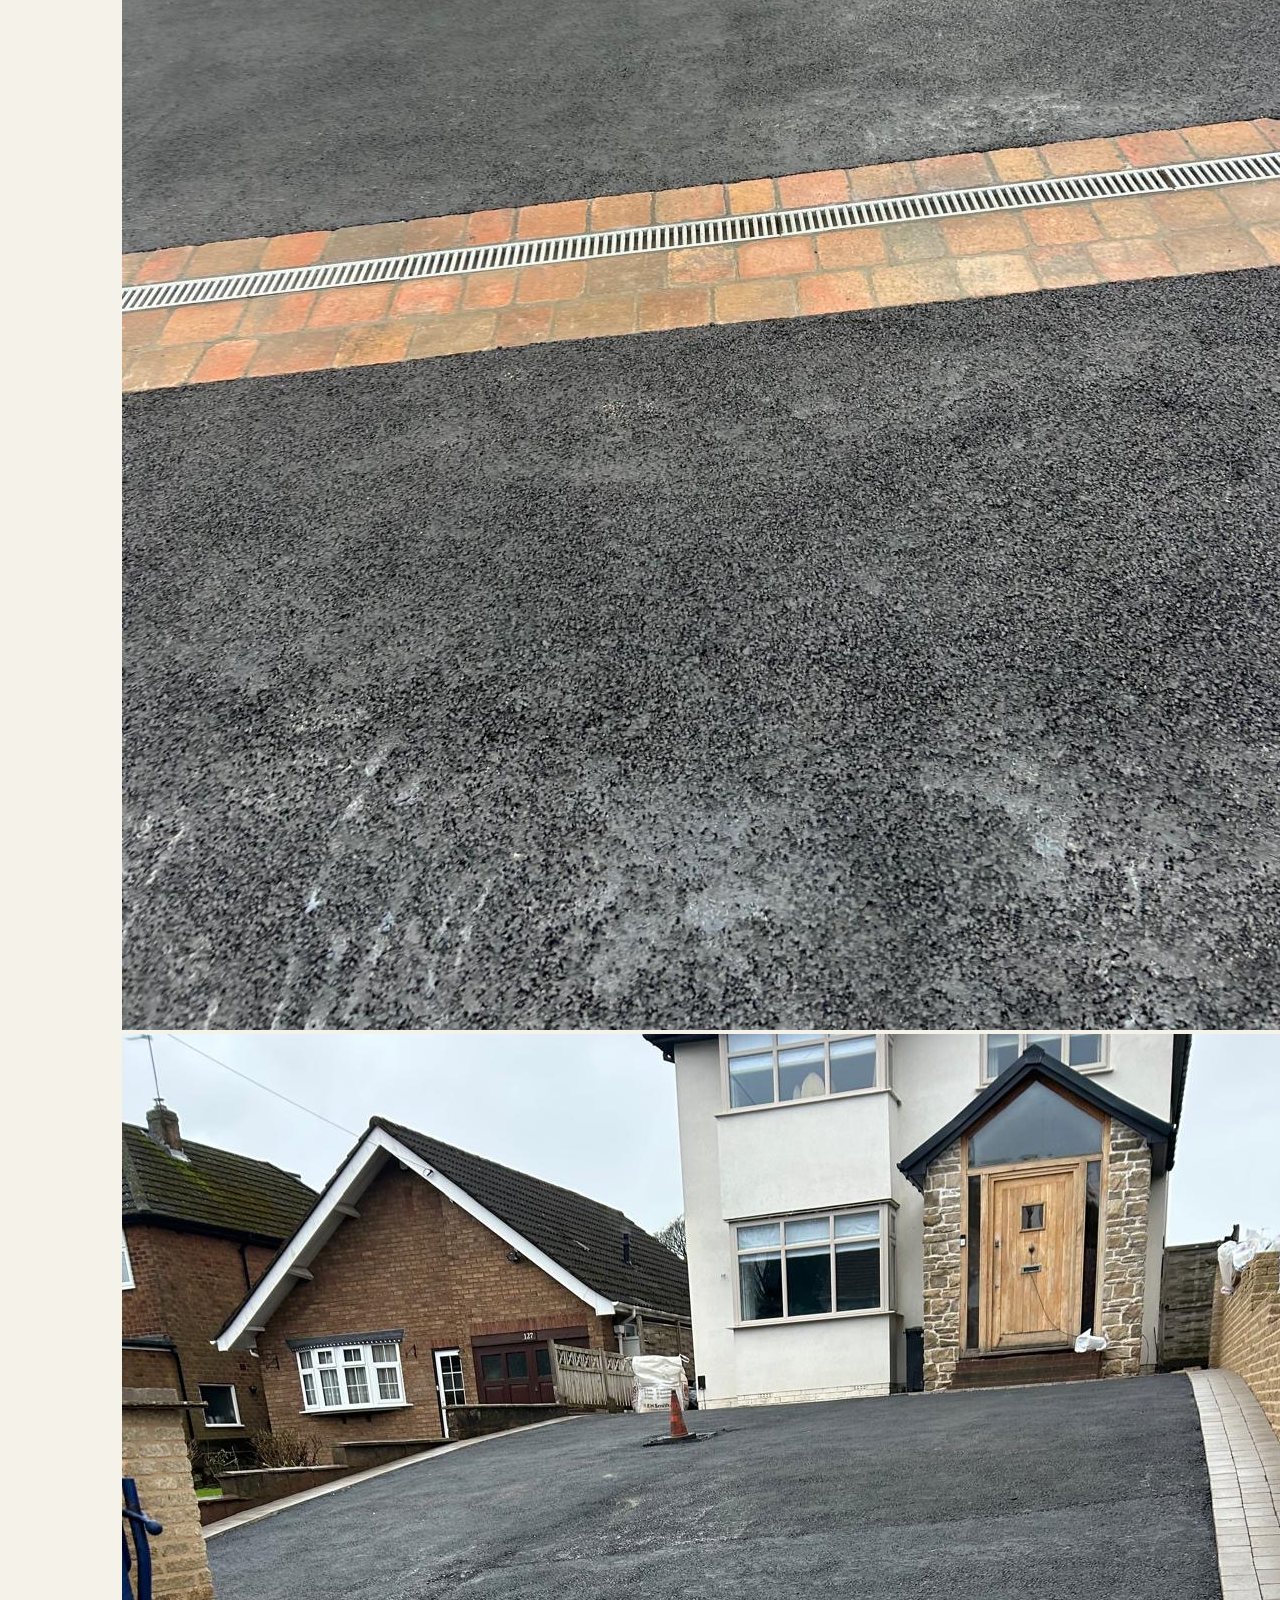
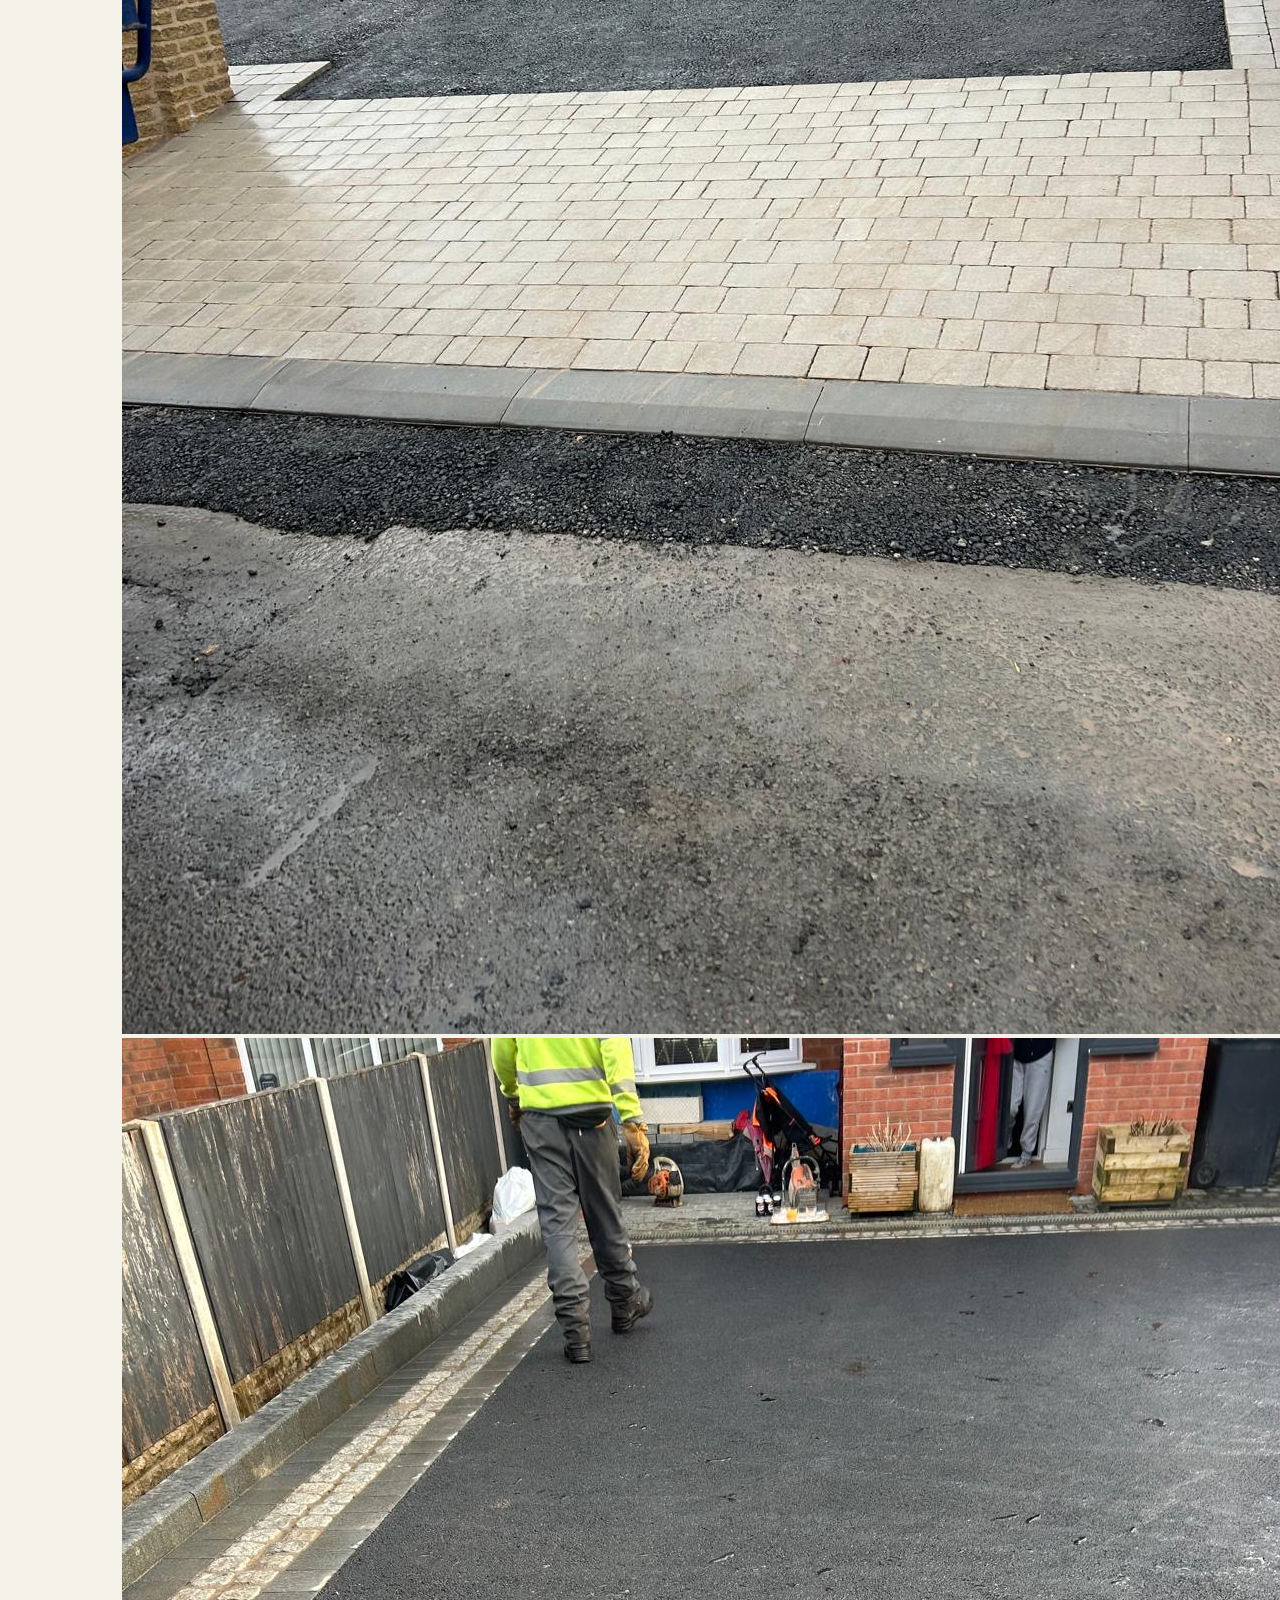
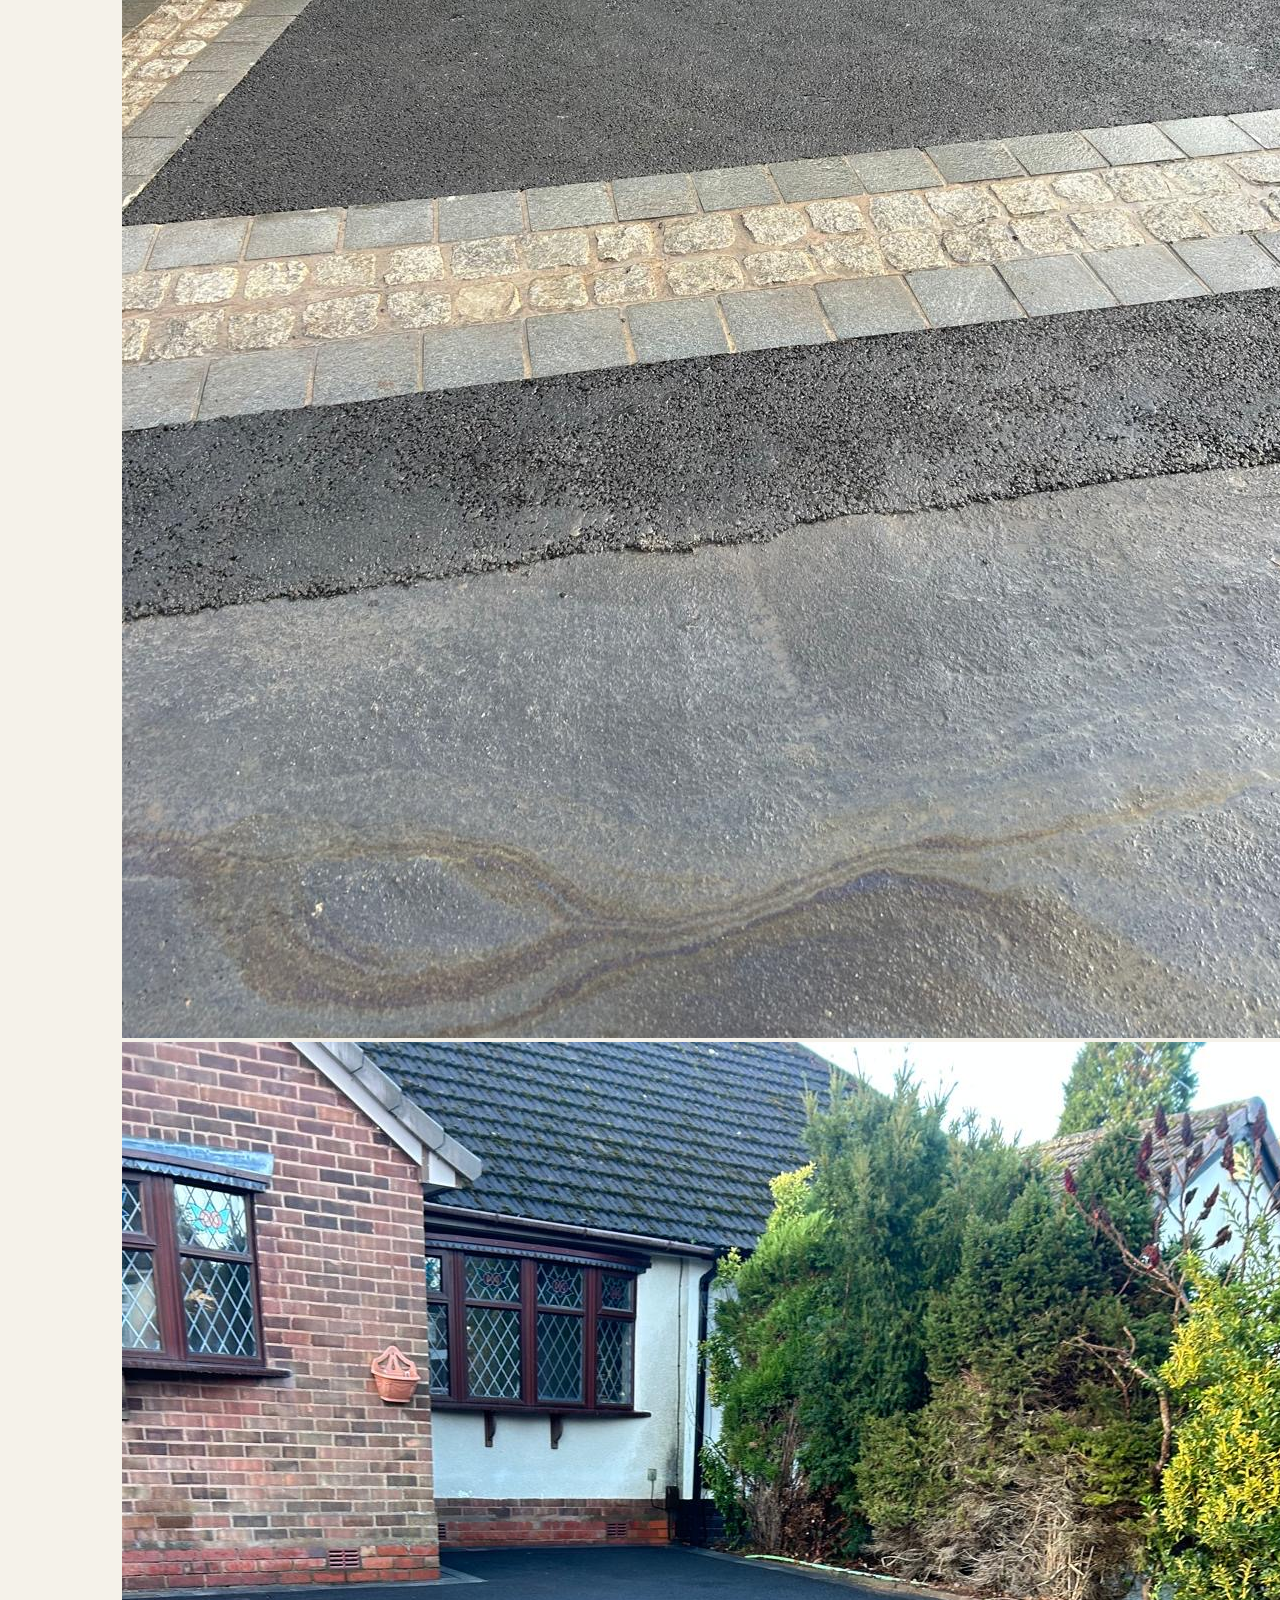
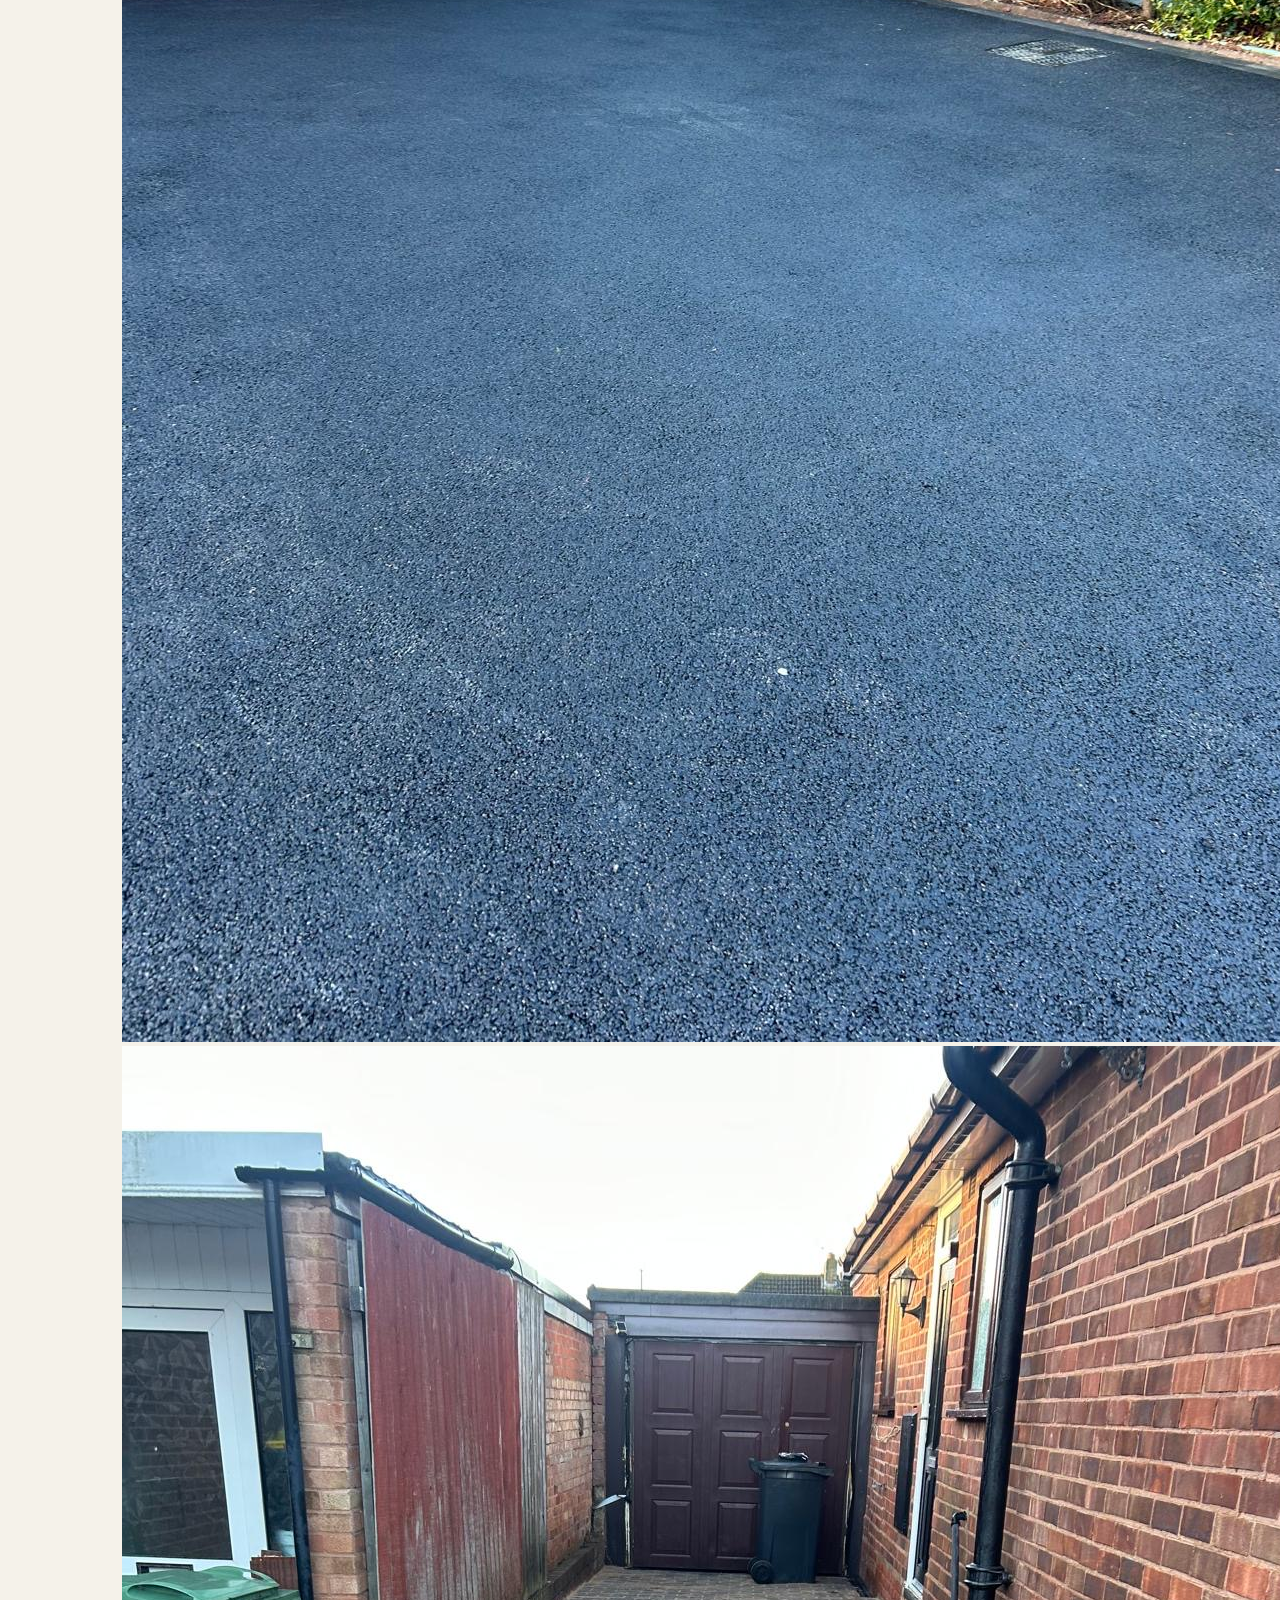
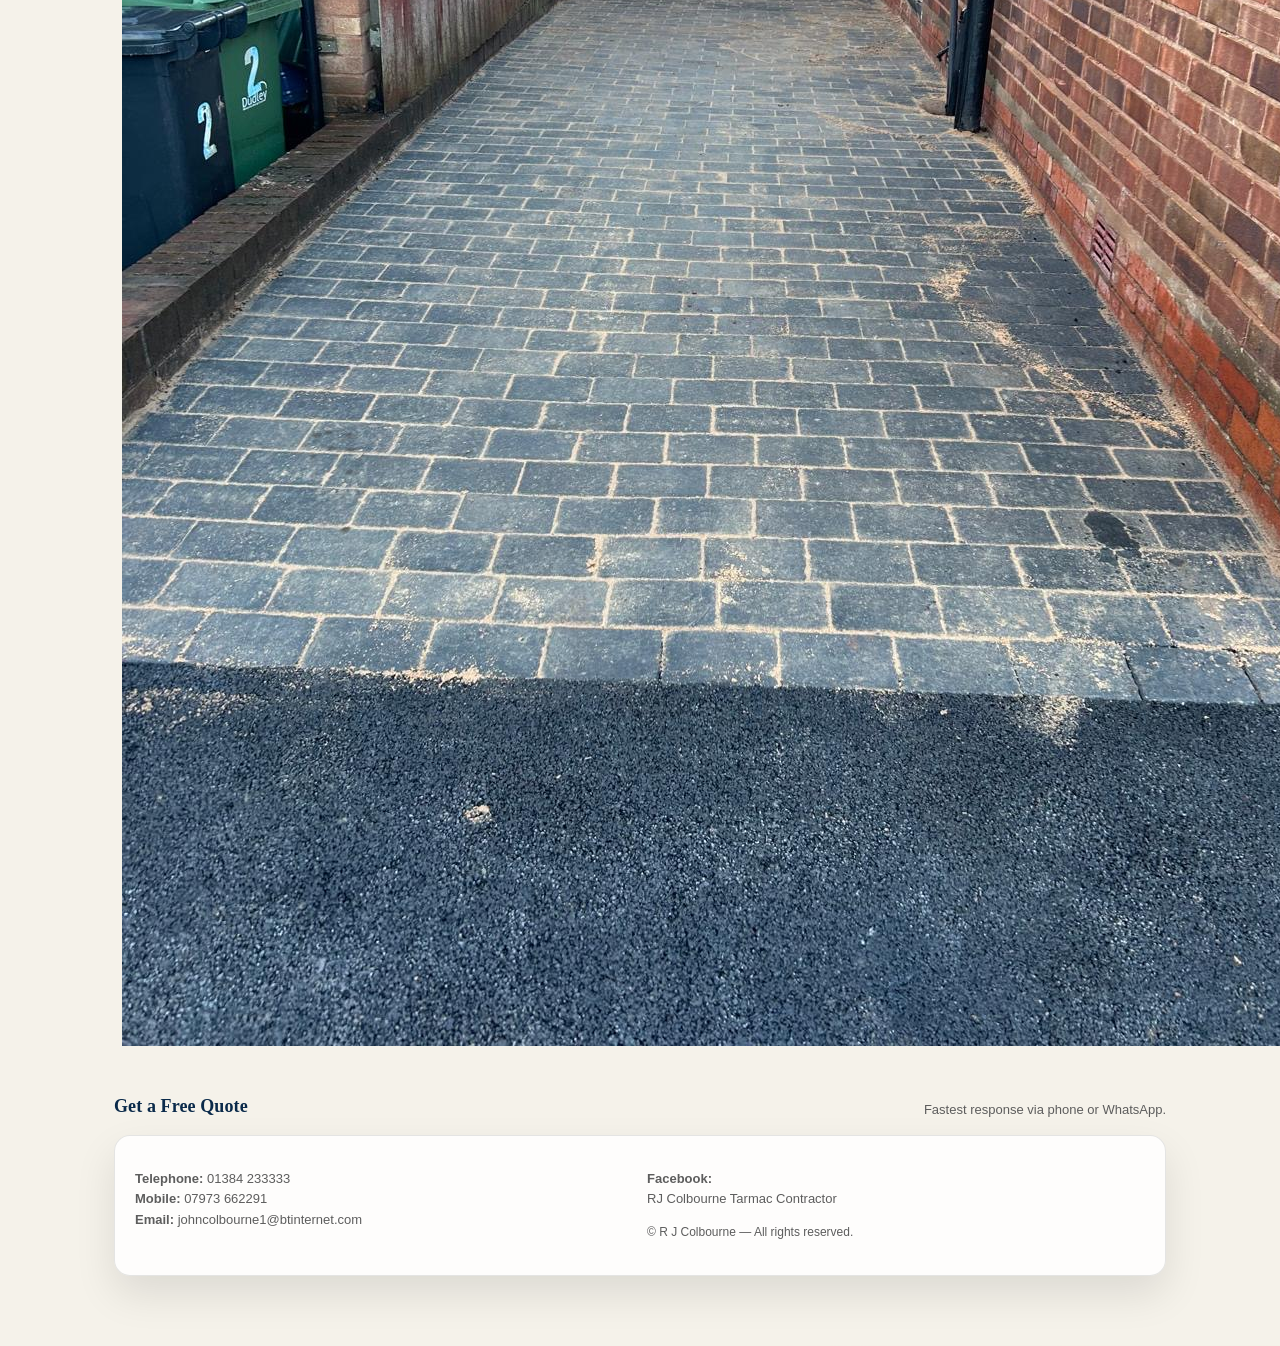
==== commit 8bc09d03: "Update index.html" ====
--- a/index.html
+++ b/index.html
@@ -130,17 +130,28 @@
     <section class="recent-work" id="work">
   <h2>Recent Work</h2>
 
-  <div class="work-grid">
-    <img src="assets/rj-work-1.jpg.JPG" alt="Recent driveway work 1">
-    <img src="assets/rj-work-2.jpg.JPG" alt="Recent driveway work 2">
-    <img src="assets/rj-work-3.jpg.JPG" alt="Recent driveway work 3">
-    <img src="assets/rj-work-4.jpg.JPG" alt="Recent driveway work 4">
-    <img src="assets/rj-work-5.jpg.JPG" alt="Recent driveway work 5">
+  <div class="work-list">
+    <a href="assets/rj-work-1.jpg.JPG" target="_blank" class="work-item">
+      <img src="assets/rj-work-1.jpg.JPG" alt="Recent driveway work 1">
+    </a>
+
+    <a href="assets/rj-work-2.jpg.JPG" target="_blank" class="work-item">
+      <img src="assets/rj-work-2.jpg.JPG" alt="Recent driveway work 2">
+    </a>
+
+    <a href="assets/rj-work-3.jpg.JPG" target="_blank" class="work-item">
+      <img src="assets/rj-work-3.jpg.JPG" alt="Recent driveway work 3">
+    </a>
+
+    <a href="assets/rj-work-4.jpg.JPG" target="_blank" class="work-item">
+      <img src="assets/rj-work-4.jpg.JPG" alt="Recent driveway work 4">
+    </a>
+
+    <a href="assets/rj-work-5.jpg.JPG" target="_blank" class="work-item">
+      <img src="assets/rj-work-5.jpg.JPG" alt="Recent driveway work 5">
+    </a>
   </div>
 </section>
-        
-      </div>
-    </section>
 
     <!-- Contact -->
     <section class="section" id="contact">
--- a/style.css
+++ b/style.css
@@ -522,4 +522,38 @@
   .work-grid img{
     height: 230px;
   }
+}
+
+
+/* ===== Recent Work section (position + spacing) ===== */
+
+.recent-work{
+  padding: 28px 16px;
+  margin-top: 18px;
+}
+
+.recent-work h2{
+  margin: 0 0 14px;
+}
+
+/* keep the grid tidy */
+.work-grid{
+  display: grid;
+  grid-template-columns: repeat(2, 1fr);
+  gap: 14px;
+}
+
+/* consistent tiles */
+.work-grid img{
+  width: 100%;
+  height: 190px;
+  object-fit: cover;
+  border-radius: 18px;
+  display: block;
+}
+
+/* desktop */
+@media (min-width: 900px){
+  .work-grid{ grid-template-columns: repeat(3, 1fr); }
+  .work-grid img{ height: 230px; }
 }
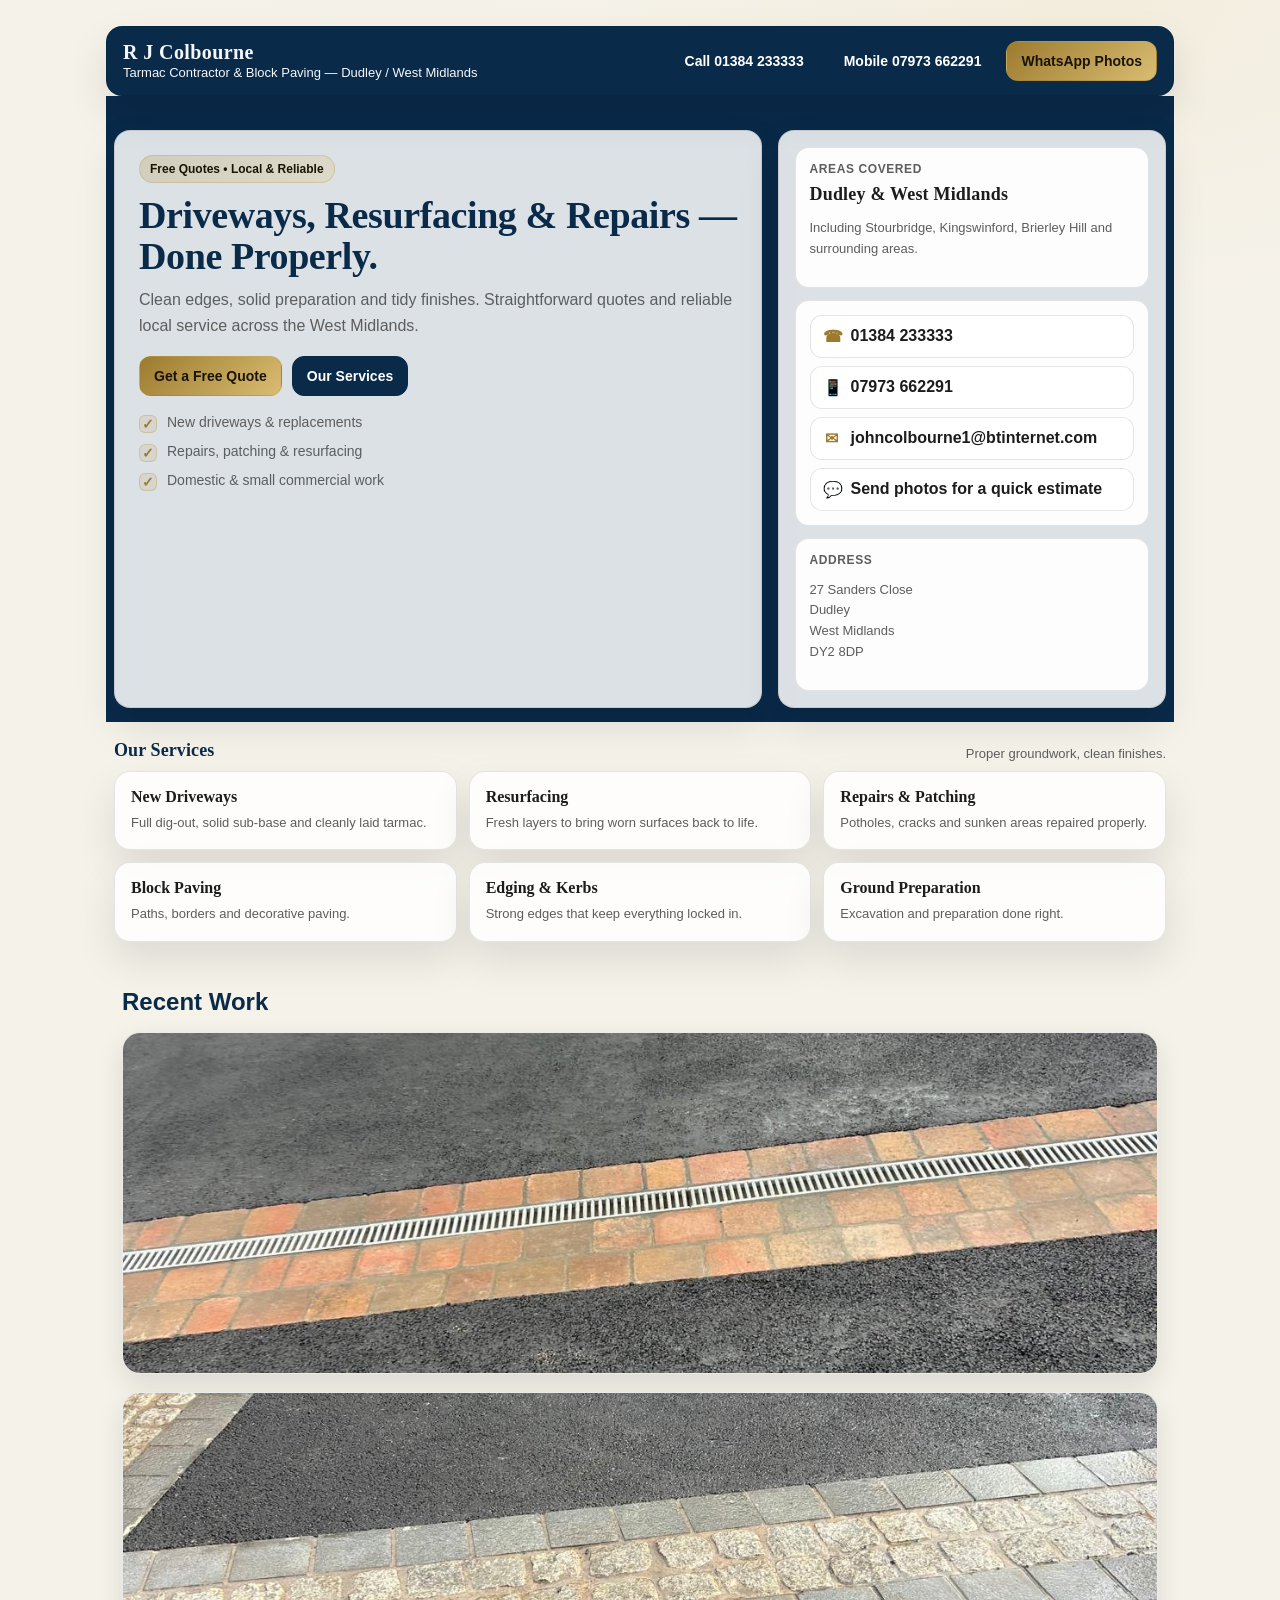
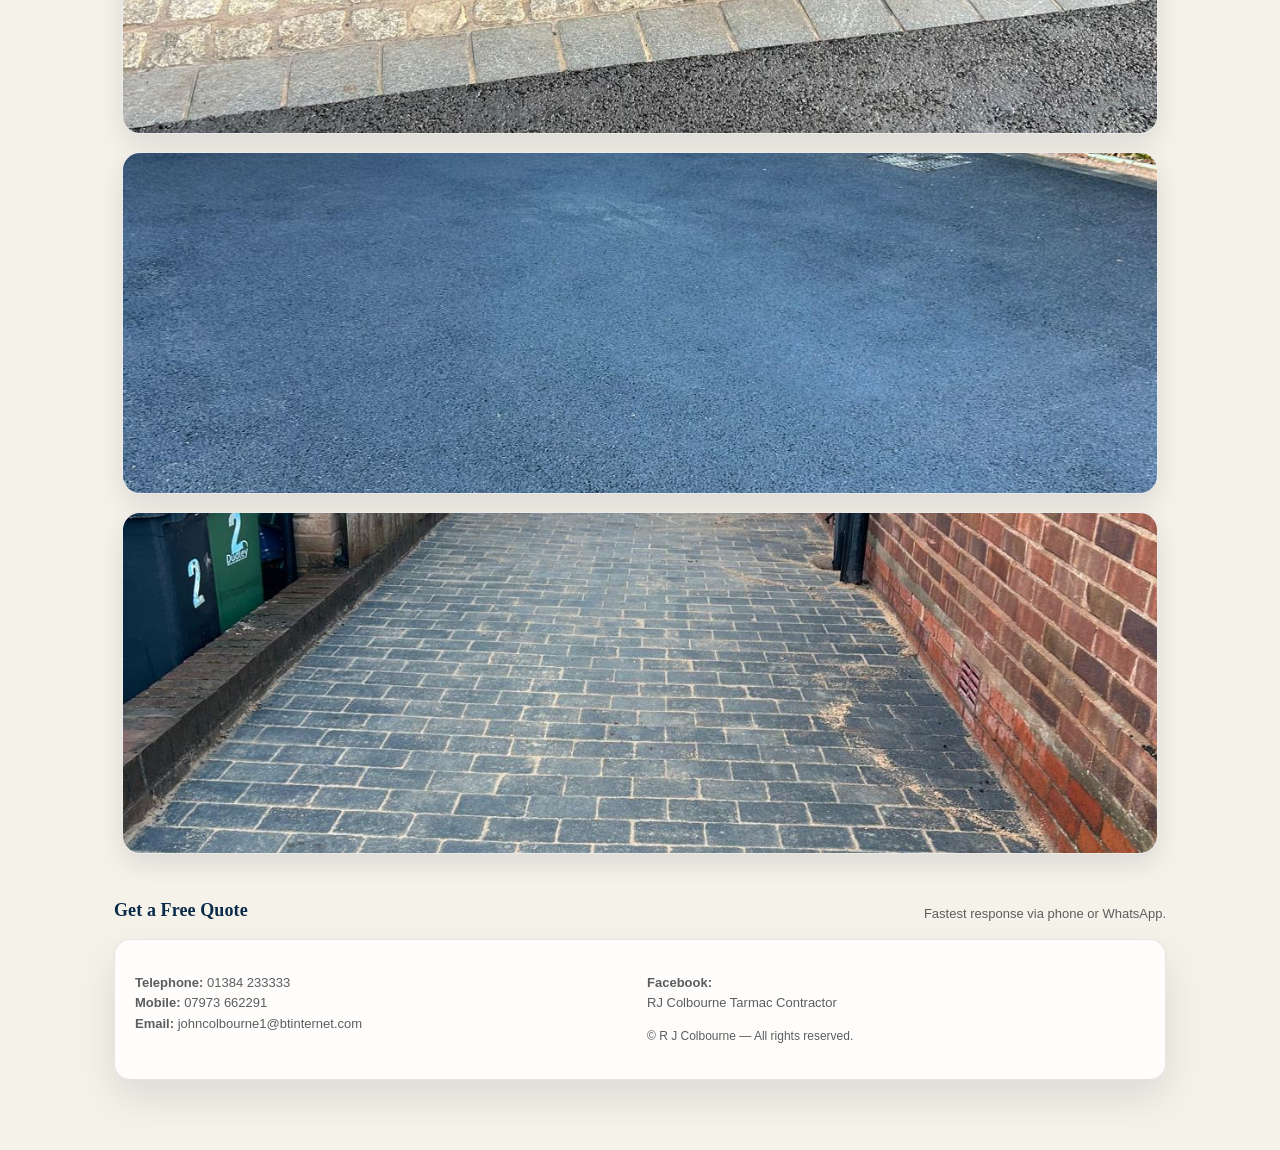
==== commit 1be111a9: "Update index.html" ====
--- a/index.html
+++ b/index.html
@@ -135,10 +135,6 @@
       <img src="assets/rj-work-1.jpg.JPG" alt="Recent driveway work 1">
     </a>
 
-    <a href="assets/rj-work-2.jpg.JPG" target="_blank" class="work-item">
-      <img src="assets/rj-work-2.jpg.JPG" alt="Recent driveway work 2">
-    </a>
-
     <a href="assets/rj-work-3.jpg.JPG" target="_blank" class="work-item">
       <img src="assets/rj-work-3.jpg.JPG" alt="Recent driveway work 3">
     </a>
--- a/style.css
+++ b/style.css
@@ -556,4 +556,51 @@
 @media (min-width: 900px){
   .work-grid{ grid-template-columns: repeat(3, 1fr); }
   .work-grid img{ height: 230px; }
+}
+
+
+/* ===== Recent Work – clean clickable photo cards ===== */
+
+.recent-work{
+  padding: 28px 16px;
+}
+
+.recent-work h2{
+  margin: 0 0 16px;
+}
+
+/* One-column layout */
+.work-list{
+  display: flex;
+  flex-direction: column;
+  gap: 18px;
+}
+
+/* Card template (border + shadow) */
+.work-item{
+  background: #ffffff;
+  border-radius: 18px;
+  overflow: hidden;
+  border: 1px solid rgba(0,0,0,0.08);
+  box-shadow: 0 10px 26px rgba(0,0,0,0.10);
+  display: block;
+  text-decoration: none;
+}
+
+/* Image sizing */
+.work-item img{
+  width: 100%;
+  height: 260px;
+  object-fit: cover;
+  display: block;
+}
+
+/* Slight tap/hover feel */
+.work-item:active{
+  transform: scale(0.99);
+}
+
+/* Desktop: slightly taller */
+@media (min-width: 900px){
+  .work-item img{ height: 340px; }
 }
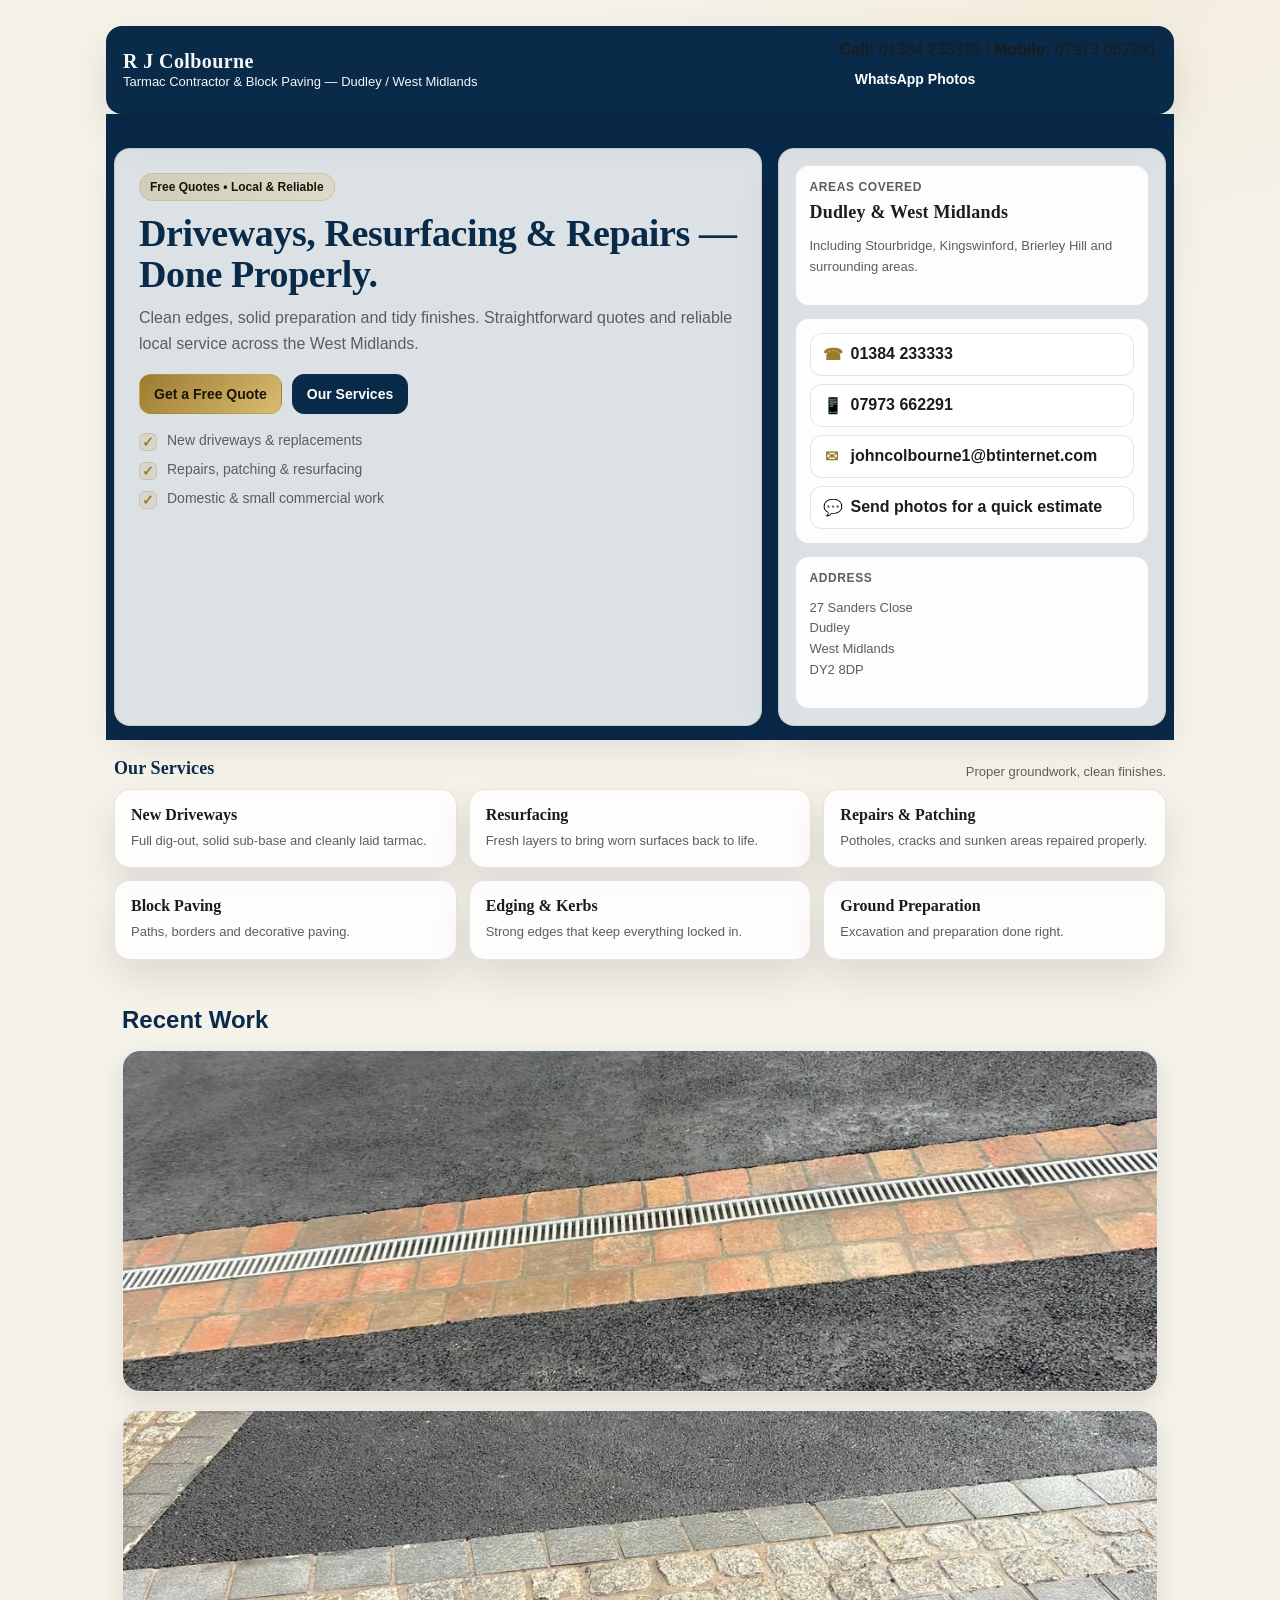
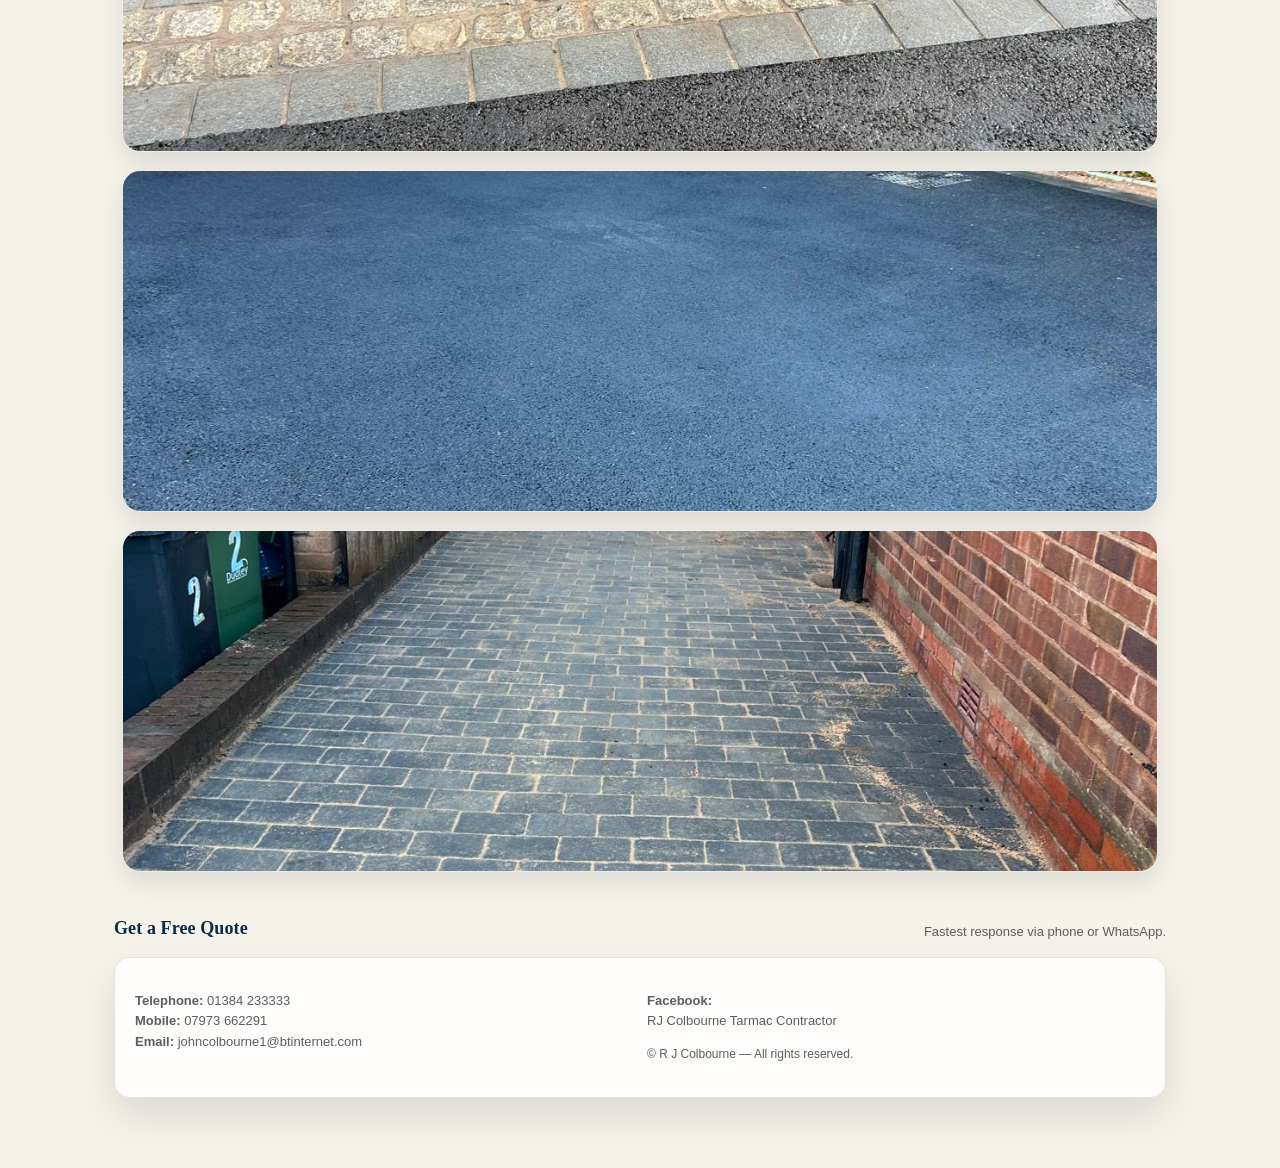
==== commit 392f0ad0: "Update index.html" ====
--- a/index.html
+++ b/index.html
@@ -21,13 +21,22 @@
         <span>Tarmac Contractor &amp; Block Paving — Dudley / West Midlands</span>
       </div>
 
-      <div class="top-actions">
-        <a class="btn" href="tel:01384233333">Call 01384 233333</a>
-        <a class="btn" href="tel:07973662291">Mobile 07973 662291</a>
-        <a class="btn primary" href="https://wa.me/447973662291" target="_blank" rel="noopener">
-          WhatsApp Photos
-        </a>
-      </div>
+      <div class="top-contact">
+  <div class="contact-line">
+    <strong>Call:</strong>
+    <a href="tel:01384233333">01384 233333</a>
+
+    <span class="sep">|</span>
+
+    <strong>Mobile:</strong>
+    <a href="tel:07973662291">07973 662291</a>
+  </div>
+
+  <a class="btn btn-primary whatsapp-btn"
+     href="https://wa.me/447973662291">
+     WhatsApp Photos
+  </a>
+</div>
     </header>
 
     <!-- Hero -->
--- a/style.css
+++ b/style.css
@@ -603,4 +603,28 @@
 /* Desktop: slightly taller */
 @media (min-width: 900px){
   .work-item img{ height: 340px; }
+}
+
+/* Header spacing fix */
+.site-header .header-inner {
+  justify-content: flex-start;
+  gap: 24px;
+}
+
+.site-header .contact-info {
+  margin-left: auto;
+  text-align: right;
+}
+
+@media (max-width: 768px) {
+  .site-header .header-inner {
+    flex-direction: column;
+    align-items: flex-start;
+    gap: 12px;
+  }
+
+  .site-header .contact-info {
+    margin-left: 0;
+    text-align: left;
+  }
 }
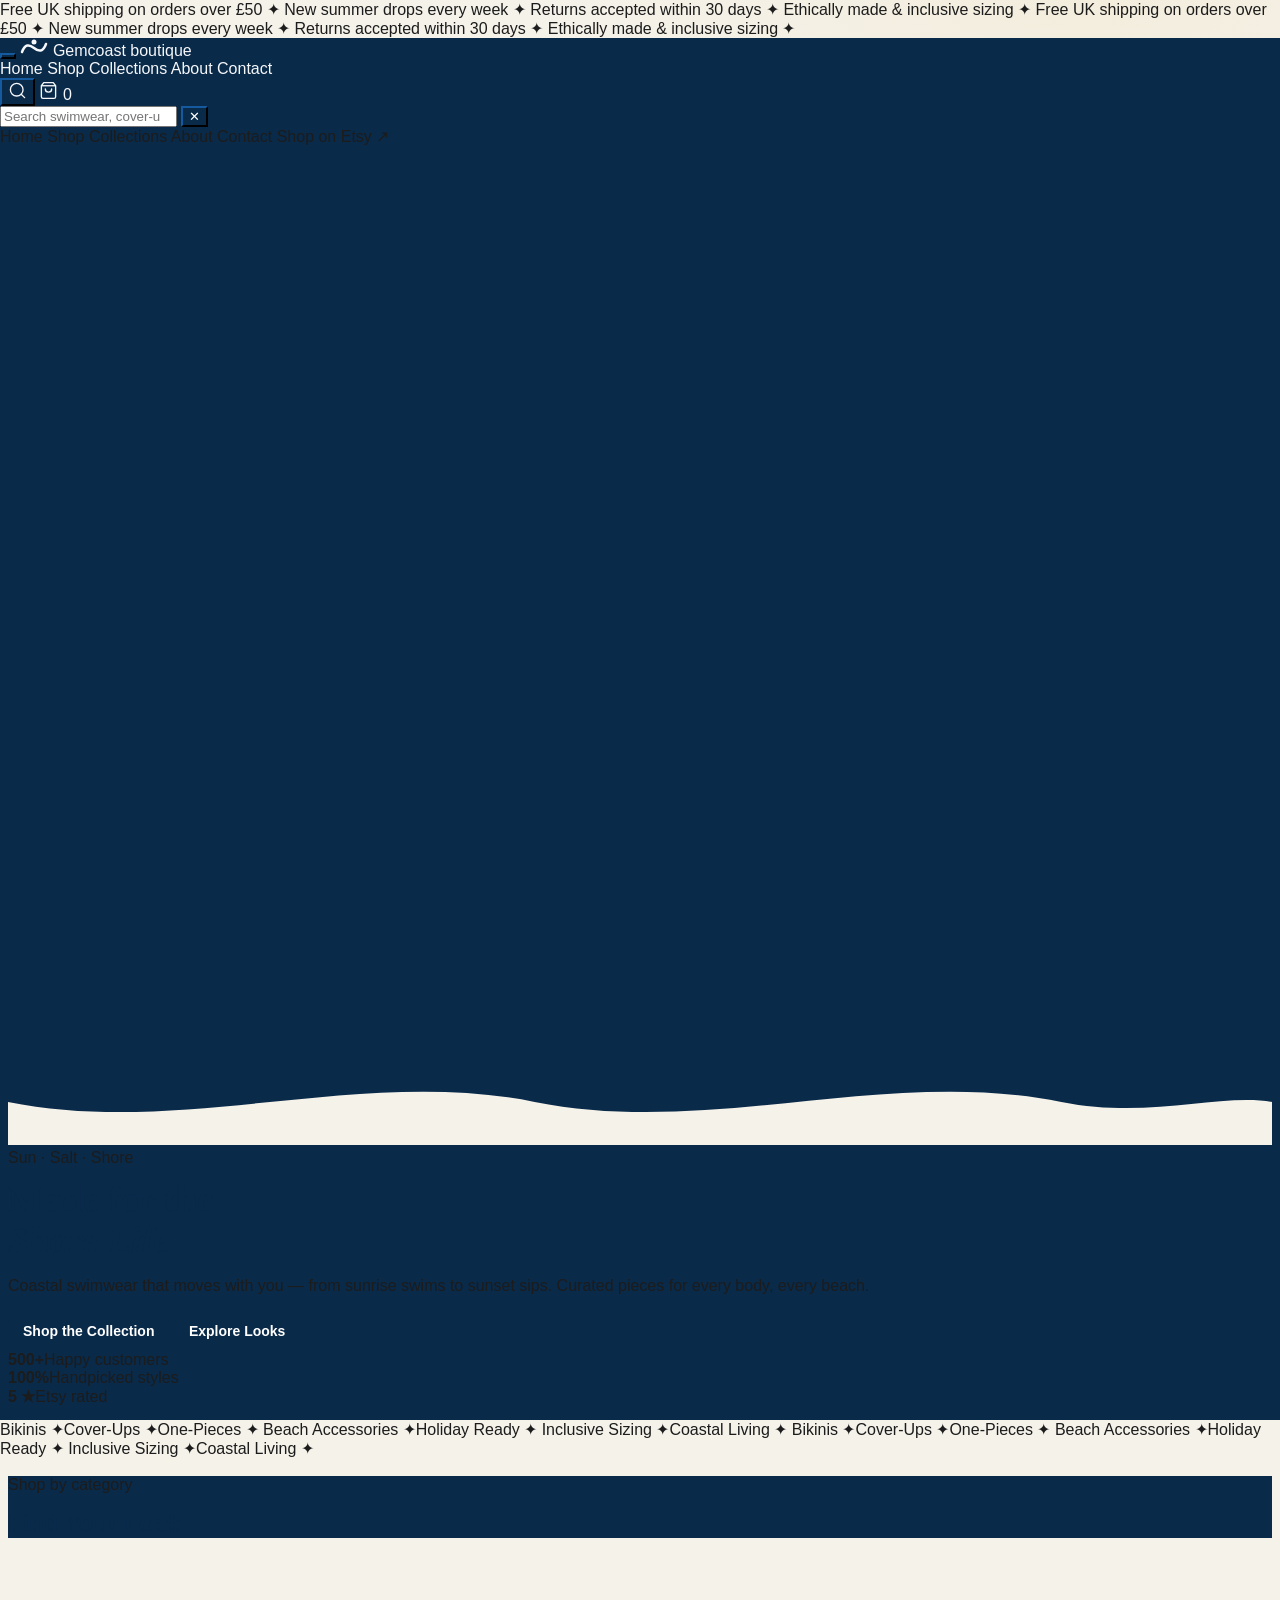
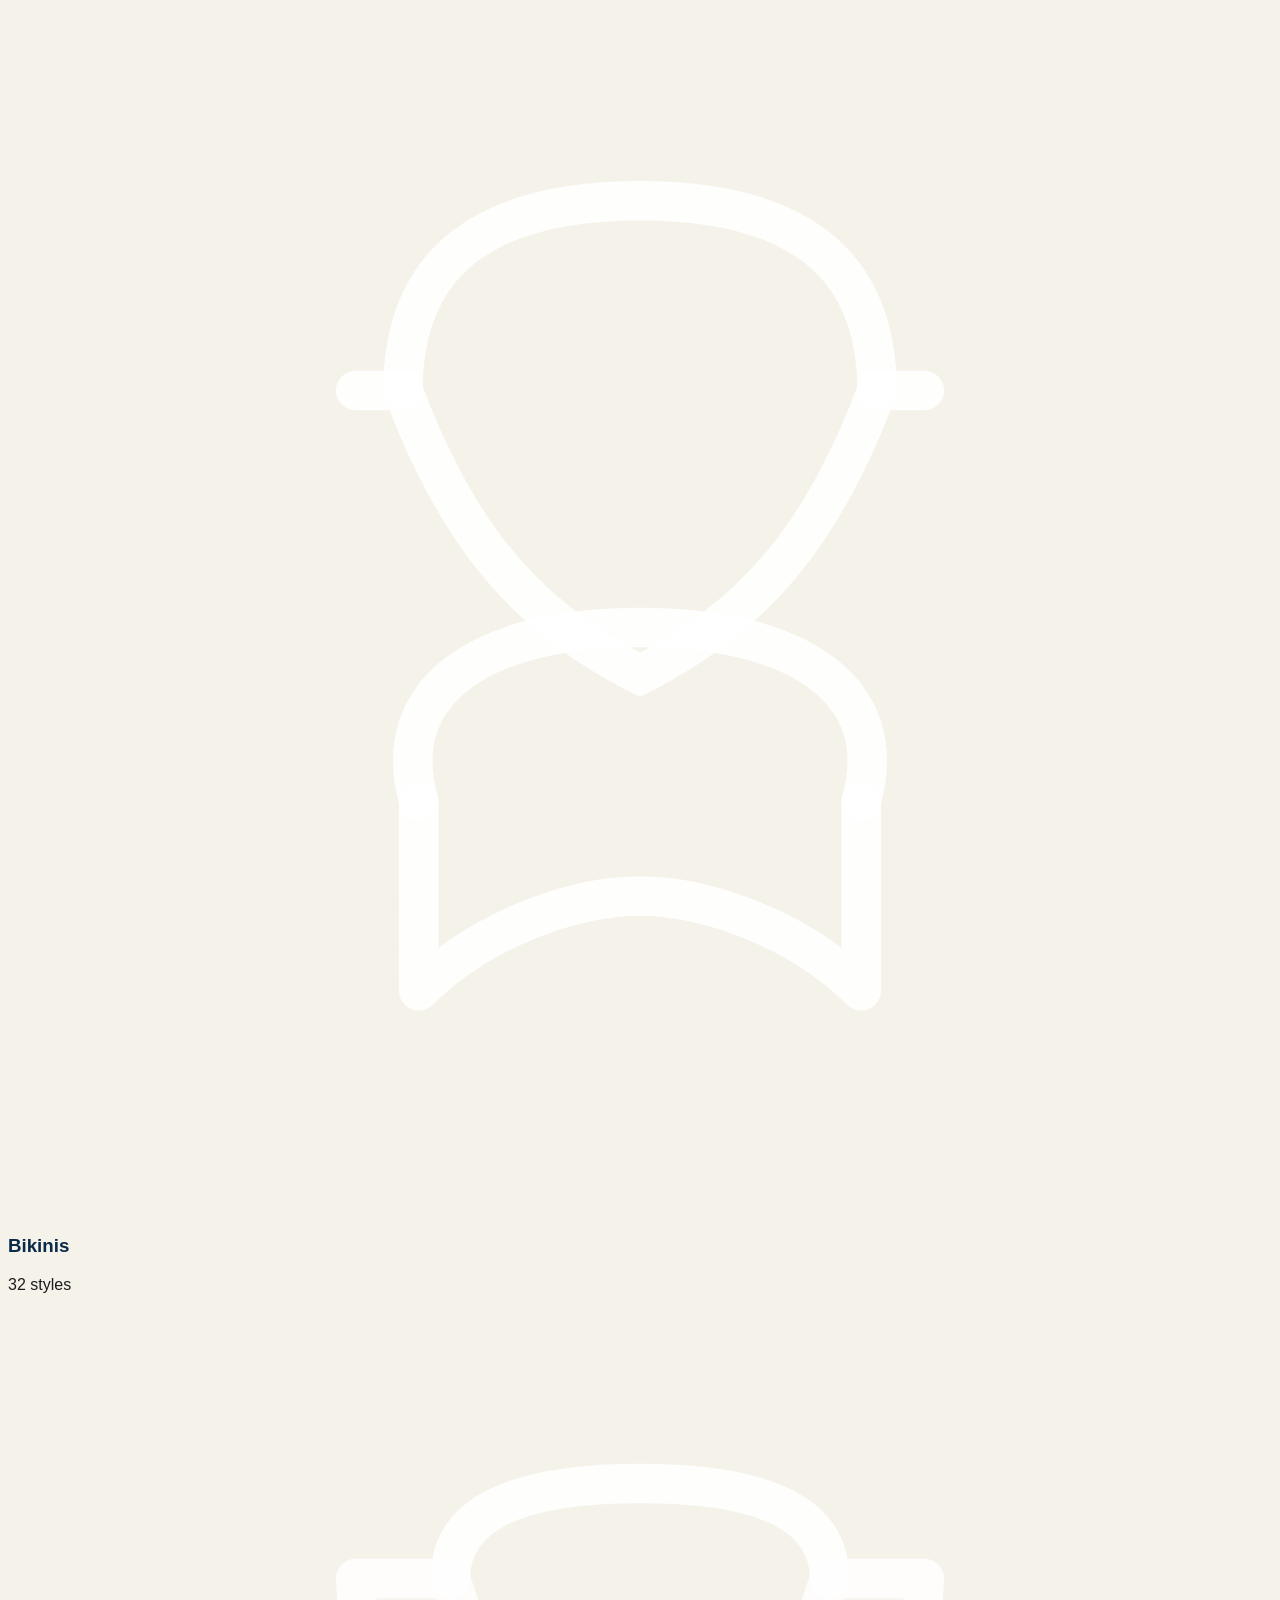
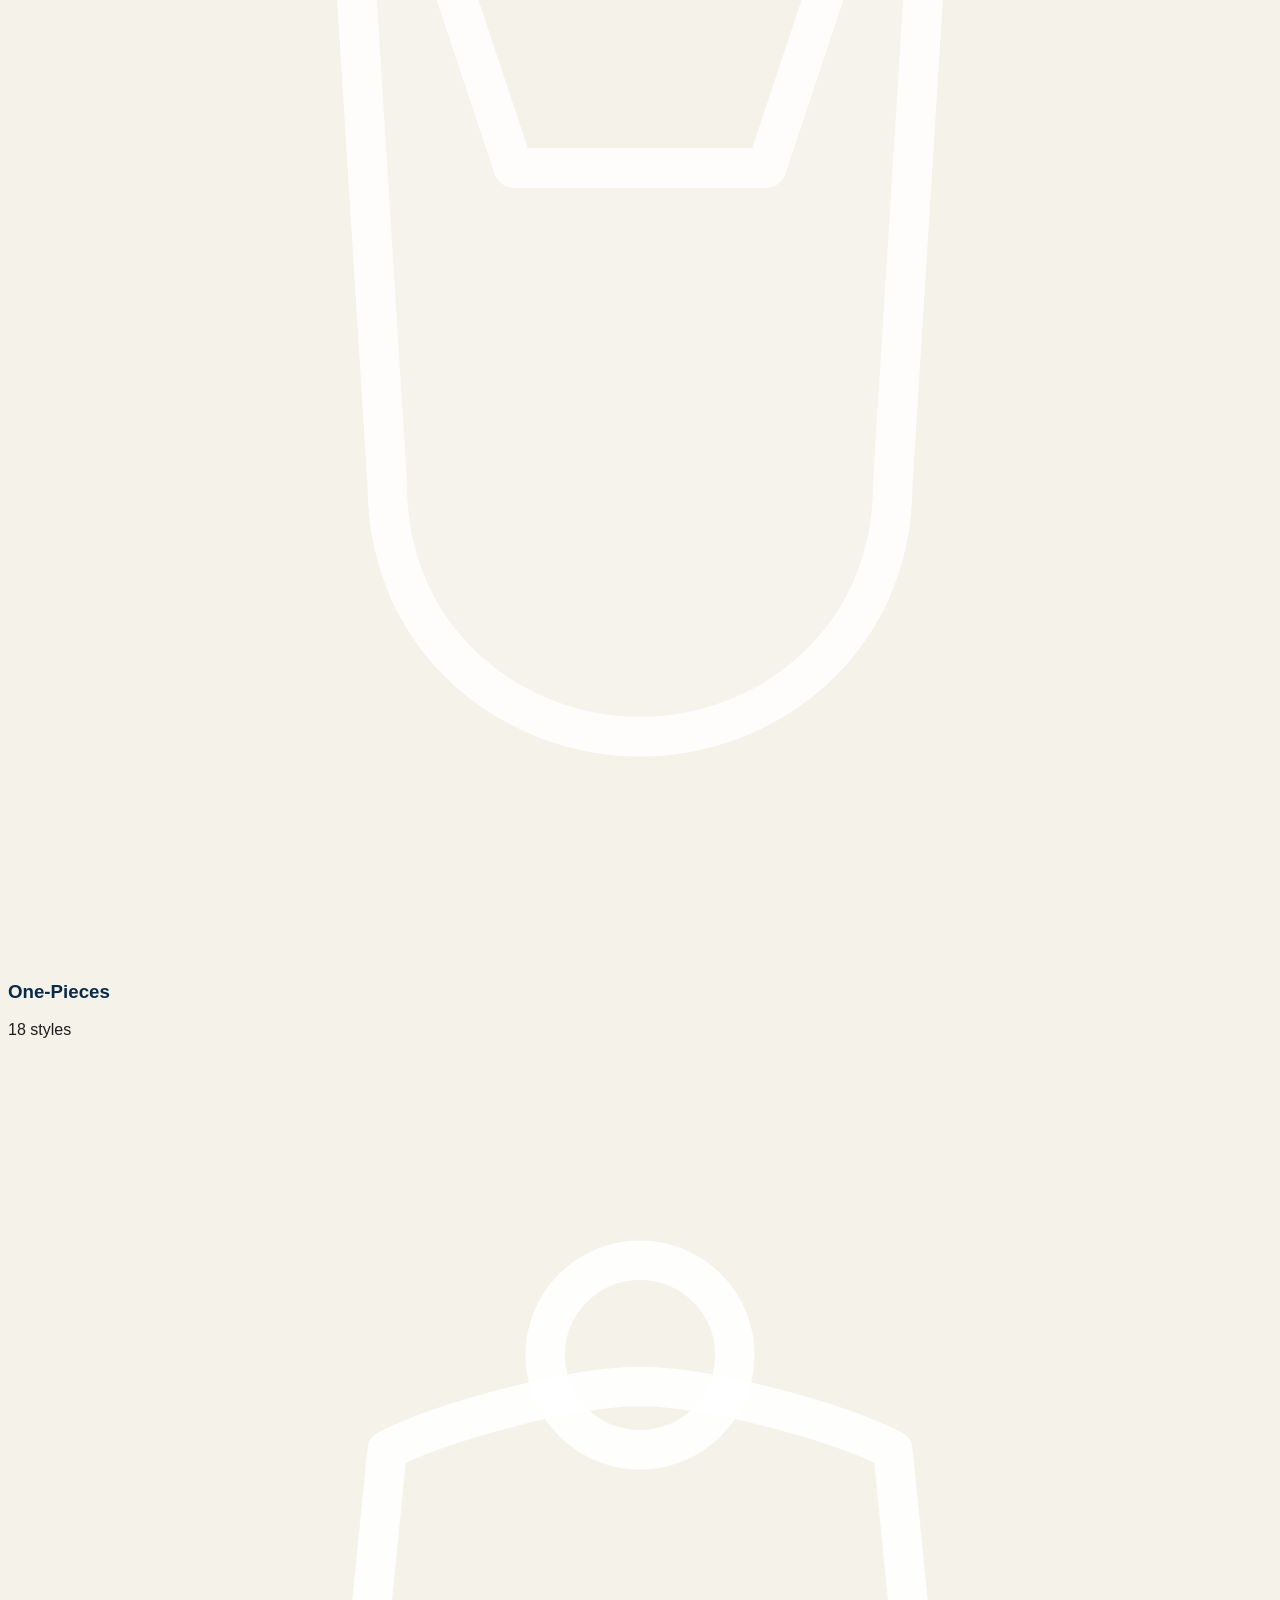
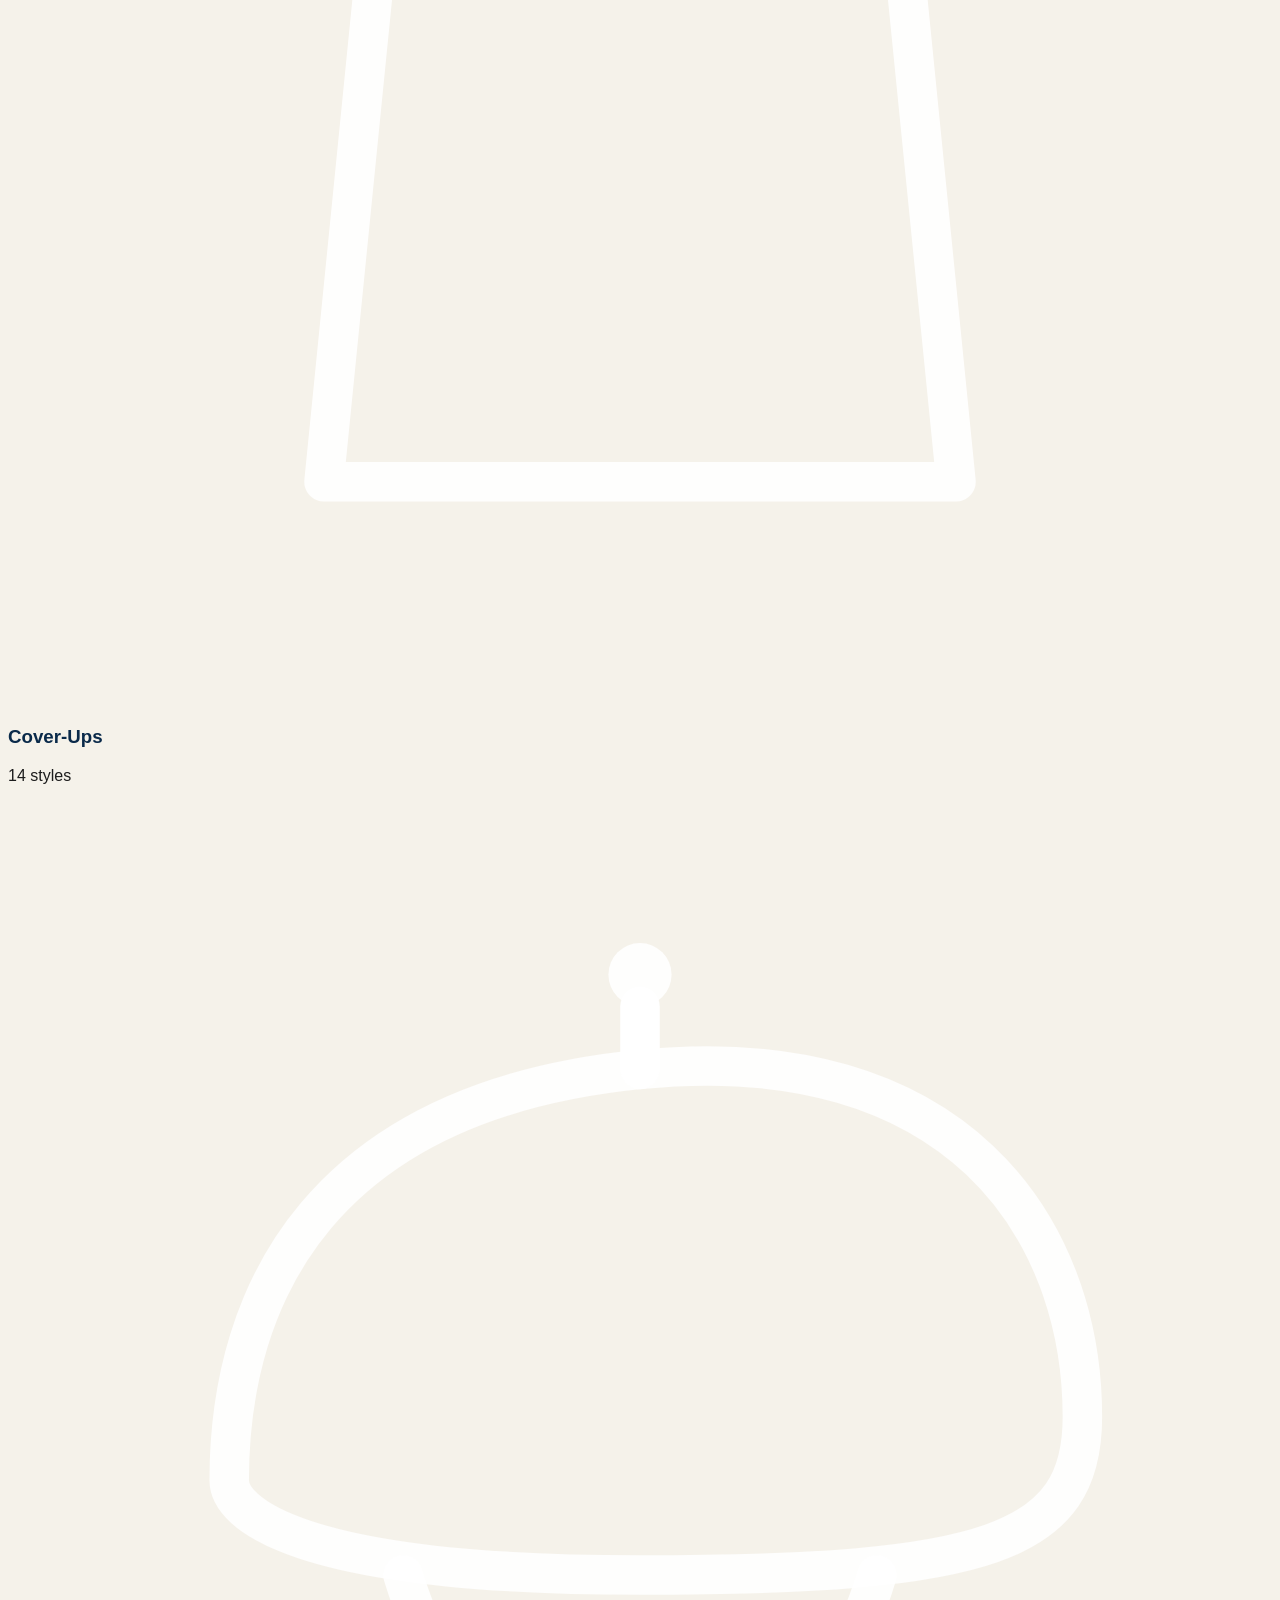
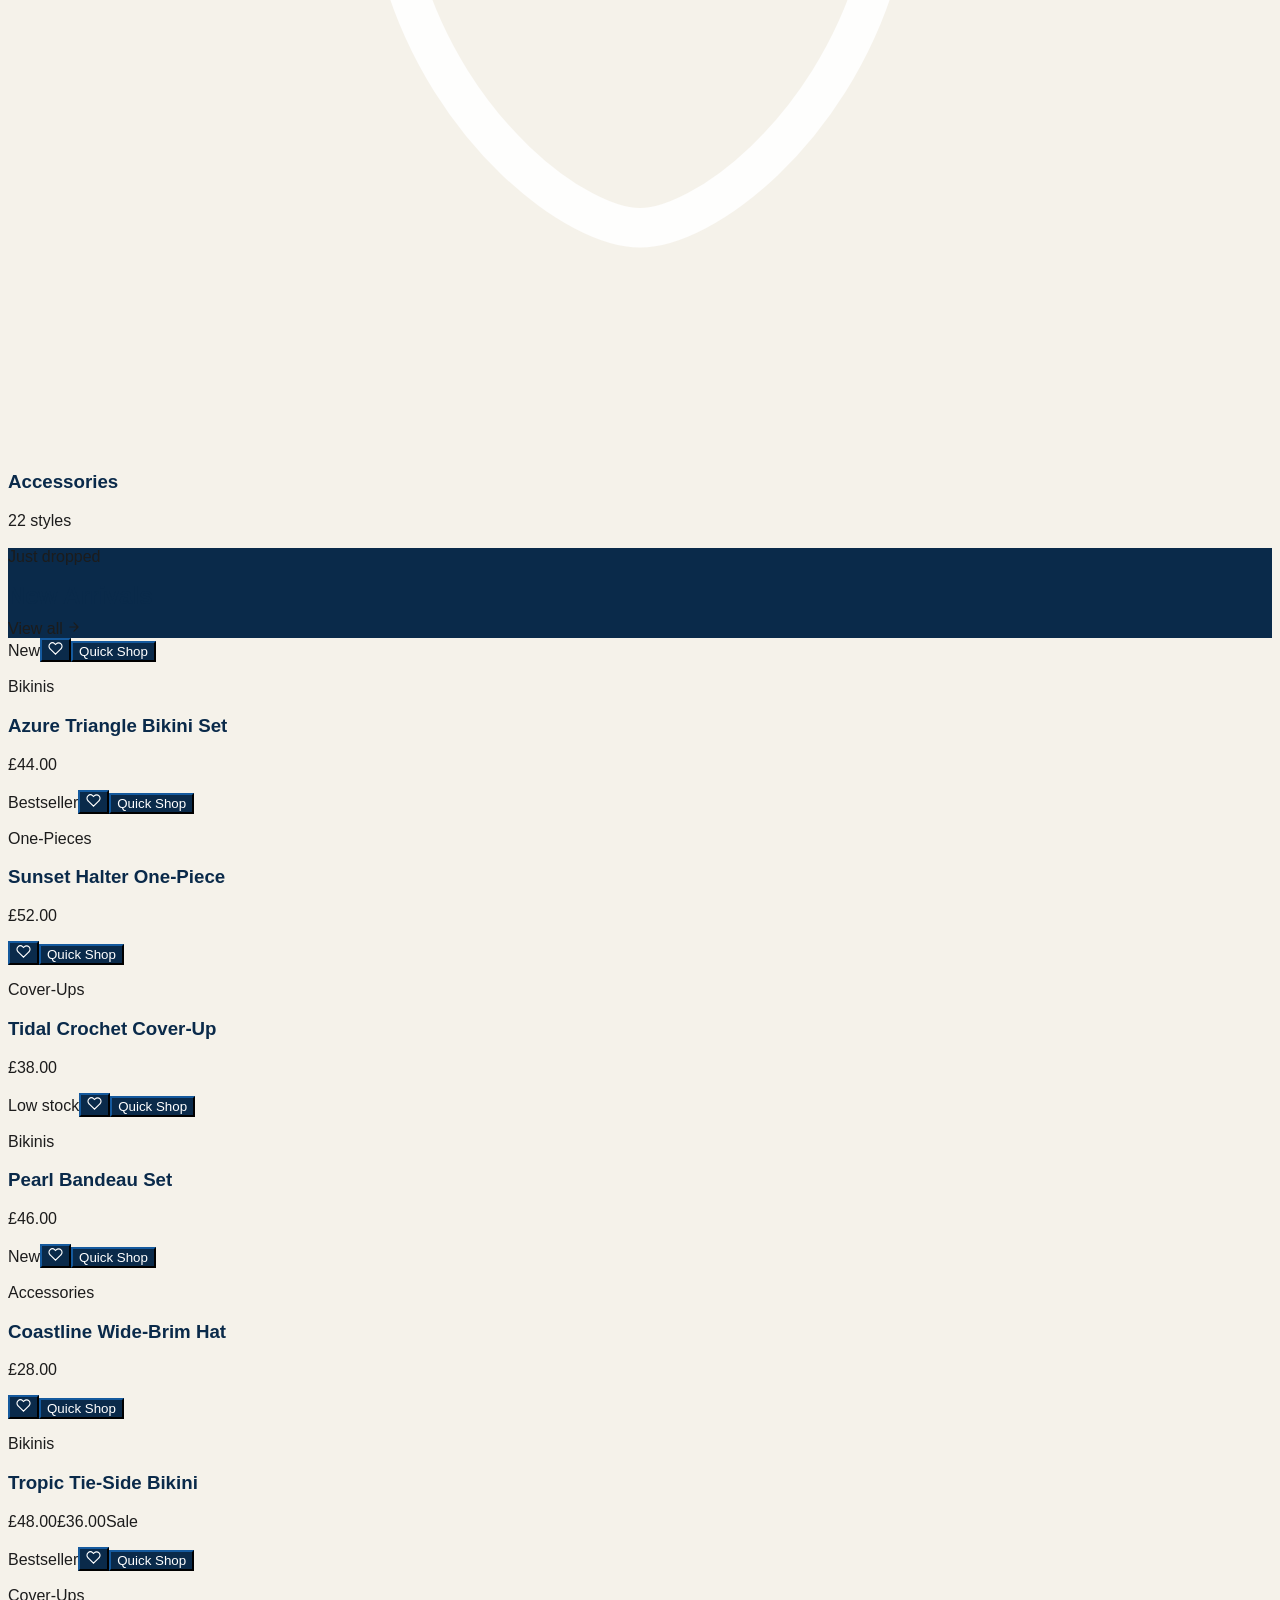
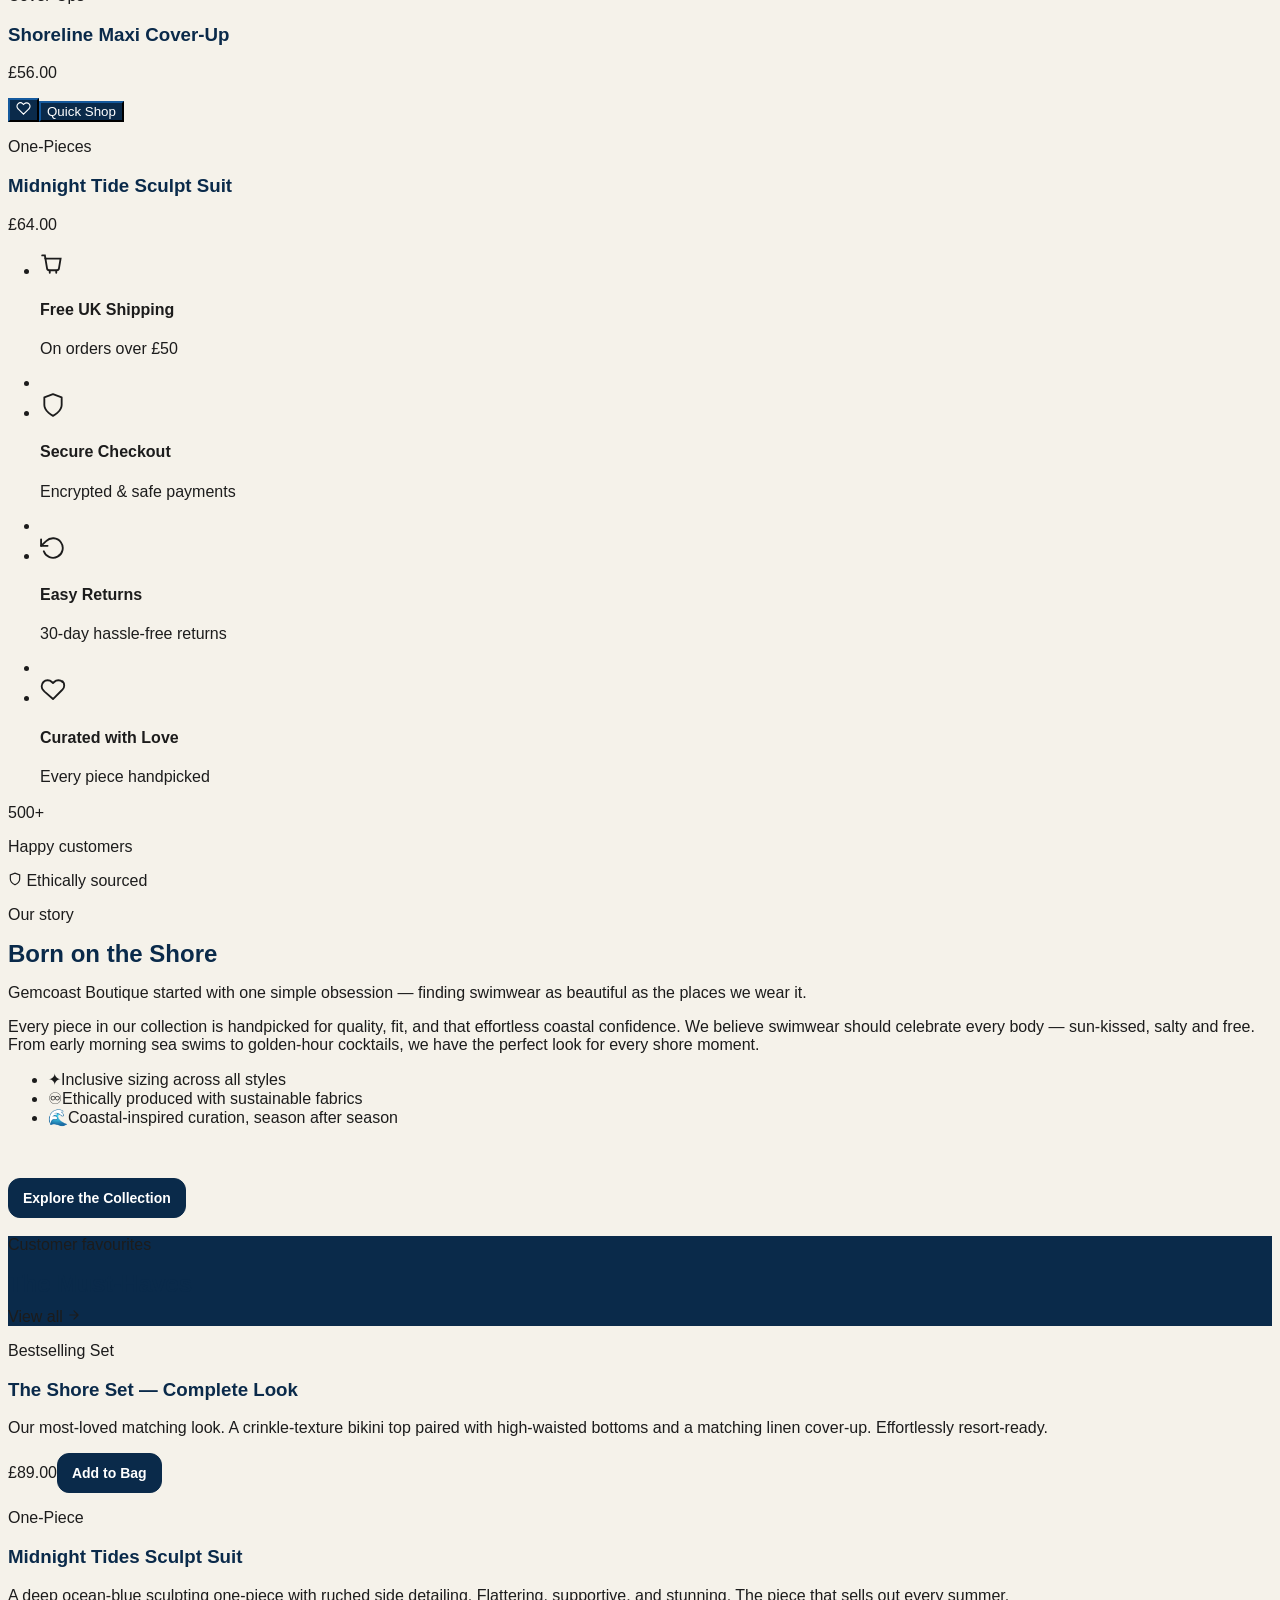
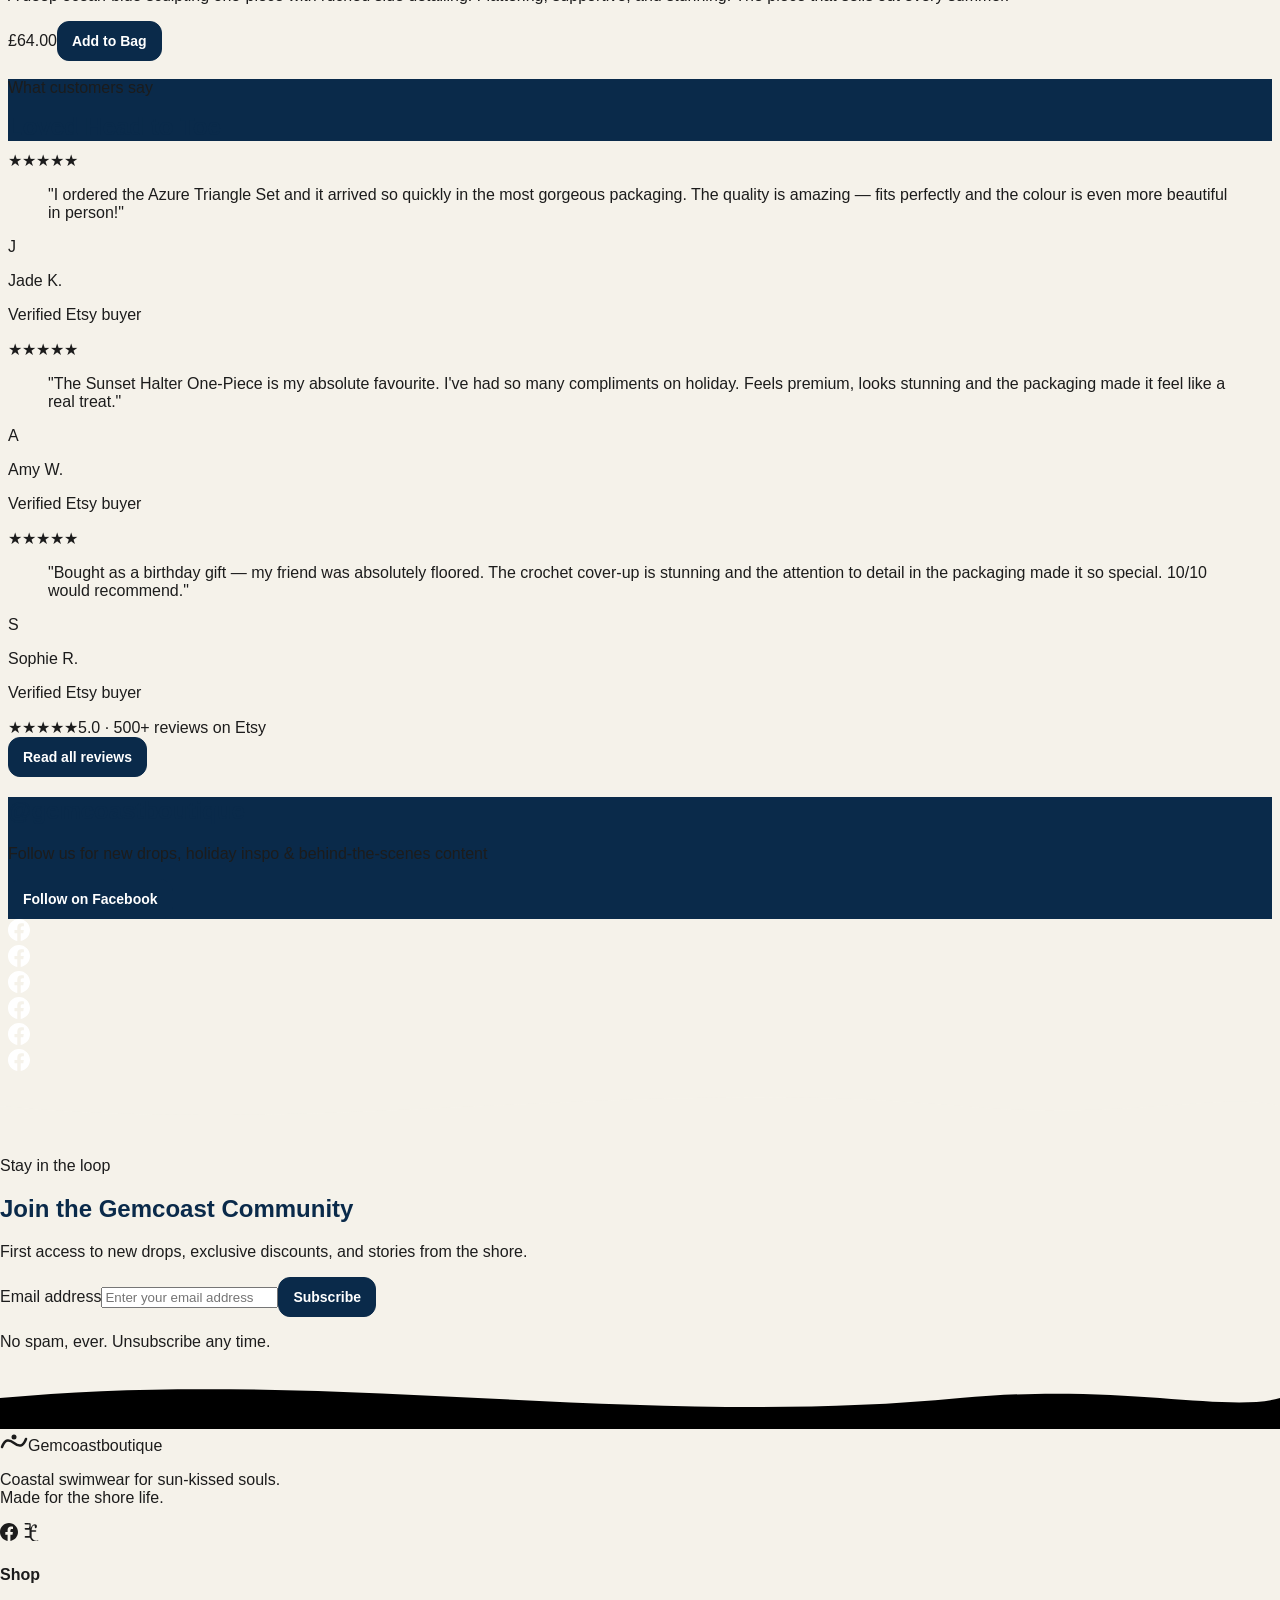
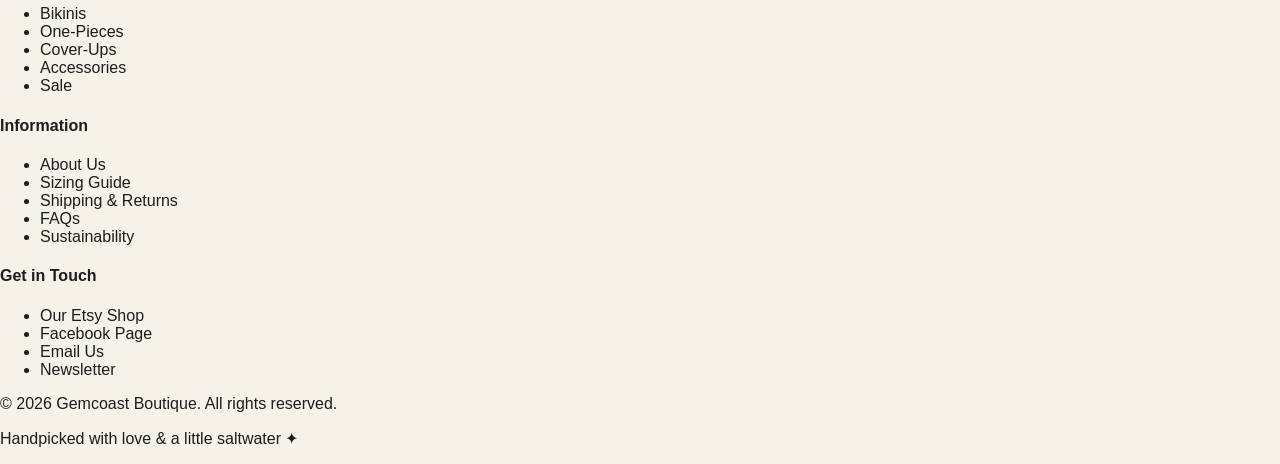
==== commit 7d7712b5: "Complete redesign: Gemcoast Boutique coastal swimwear website Replaces the tarmac contractor site wi" ====
--- a/index.html
+++ b/index.html
@@ -1,191 +1,304 @@
-<!doctype html>
+<!DOCTYPE html>
 <html lang="en">
 <head>
   <meta charset="UTF-8" />
   <meta name="viewport" content="width=device-width, initial-scale=1.0" />
-
-  <title>R J Colbourne | Tarmac Contractor & Block Paving | Dudley</title>
-  <meta name="description" content="R J Colbourne — Tarmac Contractor & Block Paving in Dudley & the West Midlands. Driveways, resurfacing & repairs. Free quotes." />
-
-  <!-- External CSS ONLY -->
+  <title>Gemcoast Boutique | Coastal Swimwear</title>
+  <meta name="description" content="Handpicked coastal swimwear for the modern beach babe. Bikinis, one-pieces, cover-ups and accessories. Shop Gemcoast Boutique." />
+  <meta property="og:title" content="Gemcoast Boutique | Coastal Swimwear" />
+  <meta property="og:description" content="Handpicked coastal swimwear inspired by the sea. Bikinis, one-pieces and cover-ups." />
+  <meta property="og:type" content="website" />
+  <link rel="preconnect" href="https://fonts.googleapis.com" />
+  <link rel="preconnect" href="https://fonts.gstatic.com" crossorigin />
+  <link href="https://fonts.googleapis.com/css2?family=Cormorant+Garamond:ital,wght@0,300;0,400;0,500;0,600;1,300;1,400&family=DM+Sans:opsz,wght@9..40,300;9..40,400;9..40,500;9..40,600&display=swap" rel="stylesheet" />
   <link rel="stylesheet" href="style.css" />
 </head>
-
 <body>
-  <div class="wrap">
-
-    <!-- Top Bar -->
-    <header class="top">
-      <div class="brand">
-        <b>R J Colbourne</b>
-        <span>Tarmac Contractor &amp; Block Paving — Dudley / West Midlands</span>
-      </div>
-
-      <div class="top-contact">
-  <div class="contact-line">
-    <strong>Call:</strong>
-    <a href="tel:01384233333">01384 233333</a>
-
-    <span class="sep">|</span>
-
-    <strong>Mobile:</strong>
-    <a href="tel:07973662291">07973 662291</a>
+
+  <!-- ANNOUNCEMENT BAR -->
+  <div class="announce-bar" role="marquee" aria-live="off">
+    <div class="announce-track">
+      <span>Free UK shipping on orders over £50 ✦</span>
+      <span>New summer drops every week ✦</span>
+      <span>Returns accepted within 30 days ✦</span>
+      <span>Ethically made &amp; inclusive sizing ✦</span>
+      <span>Free UK shipping on orders over £50 ✦</span>
+      <span>New summer drops every week ✦</span>
+      <span>Returns accepted within 30 days ✦</span>
+      <span>Ethically made &amp; inclusive sizing ✦</span>
+    </div>
   </div>
 
-  <a class="btn btn-primary whatsapp-btn"
-     href="https://wa.me/447973662291">
-     WhatsApp Photos
-  </a>
-</div>
-    </header>
-
-    <!-- Hero -->
-    <main class="hero">
-      <div class="hero-grid">
-
-        <section class="card hero-main">
-          <span class="pill">Free Quotes • Local & Reliable</span>
-
-          <h1>Driveways, Resurfacing &amp; Repairs — Done Properly.</h1>
-
-          <p class="lead">
-            Clean edges, solid preparation and tidy finishes.
-            Straightforward quotes and reliable local service across the West Midlands.
-          </p>
-
-          <div class="mini">
-            <a class="btn primary" href="#contact">Get a Free Quote</a>
-            <a class="btn" href="#services">Our Services</a>
+  <!-- HEADER -->
+  <header class="site-header" id="site-header">
+    <div class="header-wrap container">
+      <button class="hamburger" id="hamburger" aria-label="Toggle navigation" aria-expanded="false">
+        <span></span><span></span><span></span>
+      </button>
+      <a href="index.html" class="wordmark" aria-label="Gemcoast Boutique home">
+        <svg class="wordmark-wave" width="28" height="18" viewBox="0 0 28 18" fill="none">
+          <path d="M2 14 C5 6, 9 6, 14 10 C19 14, 23 14, 26 6" stroke="currentColor" stroke-width="2.5" stroke-linecap="round" fill="none"/>
+          <circle cx="14" cy="4" r="2.5" fill="currentColor"/>
+        </svg>
+        <span class="wordmark-text">Gemcoast</span>
+        <span class="wordmark-sub">boutique</span>
+      </a>
+      <nav class="main-nav" id="main-nav" aria-label="Main navigation">
+        <a href="index.html" class="nav-link is-active">Home</a>
+        <a href="shop.html" class="nav-link">Shop</a>
+        <a href="#collections" class="nav-link">Collections</a>
+        <a href="#about" class="nav-link">About</a>
+        <a href="#contact" class="nav-link">Contact</a>
+      </nav>
+      <div class="header-icons">
+        <button class="icon-btn" id="search-toggle" aria-label="Search">
+          <svg width="19" height="19" fill="none" viewBox="0 0 24 24"><circle cx="11" cy="11" r="8" stroke="currentColor" stroke-width="1.7"/><path d="M21 21l-4.35-4.35" stroke="currentColor" stroke-width="1.7" stroke-linecap="round"/></svg>
+        </button>
+        <a href="shop.html" class="icon-btn cart-icon" aria-label="Shopping bag (0 items)">
+          <svg width="19" height="19" fill="none" viewBox="0 0 24 24"><path d="M6 2L3 6v14a2 2 0 002 2h14a2 2 0 002-2V6l-3-4z" stroke="currentColor" stroke-width="1.7" stroke-linecap="round" stroke-linejoin="round"/><line x1="3" y1="6" x2="21" y2="6" stroke="currentColor" stroke-width="1.7"/><path d="M16 10a4 4 0 01-8 0" stroke="currentColor" stroke-width="1.7" stroke-linecap="round" stroke-linejoin="round"/></svg>
+          <span class="cart-bubble">0</span>
+        </a>
+      </div>
+    </div>
+    <div class="search-bar" id="search-bar" aria-hidden="true">
+      <div class="container">
+        <input type="search" placeholder="Search swimwear, cover-ups, accessories…" aria-label="Search products" />
+        <button class="search-close" id="search-close" aria-label="Close search">✕</button>
+      </div>
+    </div>
+    <nav class="mobile-nav" id="mobile-nav" aria-label="Mobile navigation" aria-hidden="true">
+      <a href="index.html">Home</a>
+      <a href="shop.html">Shop</a>
+      <a href="#collections">Collections</a>
+      <a href="#about">About</a>
+      <a href="#contact">Contact</a>
+      <a href="https://www.etsy.com/shop/gemcoastboutique" target="_blank" rel="noopener" class="mobile-etsy">Shop on Etsy ↗</a>
+    </nav>
+  </header>
+
+  <!-- HERO -->
+  <section class="hero" id="hero" aria-label="Hero section">
+    <div class="hero-particles" id="particles-container" aria-hidden="true"></div>
+    <div class="hero-wave" aria-hidden="true">
+      <svg viewBox="0 0 1440 100" preserveAspectRatio="none" xmlns="http://www.w3.org/2000/svg">
+        <path d="M0,50 C200,90 400,10 600,50 C800,90 1000,10 1200,50 C1300,70 1380,40 1440,50 L1440,100 L0,100 Z" fill="var(--bg)"/>
+      </svg>
+    </div>
+    <div class="hero-inner container">
+      <div class="hero-tag reveal-fade">
+        <span class="hero-tag-line"></span>
+        Sun &middot; Salt &middot; Shore
+        <span class="hero-tag-line"></span>
+      </div>
+      <h1 class="hero-headline reveal-up delay-1">
+        Made for the<br><em class="hero-em">Shore&nbsp;Life</em>
+      </h1>
+      <p class="hero-sub reveal-up delay-2">
+        Coastal swimwear that moves with you — from sunrise swims to sunset sips. Curated pieces for every body, every beach.
+      </p>
+      <div class="hero-btns reveal-up delay-3">
+        <a href="shop.html" class="btn btn-primary">Shop the Collection</a>
+        <a href="#collections" class="btn btn-glass">Explore Looks</a>
+      </div>
+      <div class="hero-proof reveal-up delay-4">
+        <div class="proof-item"><strong>500+</strong><span>Happy customers</span></div>
+        <div class="proof-sep" aria-hidden="true"></div>
+        <div class="proof-item"><strong>100%</strong><span>Handpicked styles</span></div>
+        <div class="proof-sep" aria-hidden="true"></div>
+        <div class="proof-item"><strong>5 ★</strong><span>Etsy rated</span></div>
+      </div>
+    </div>
+  </section>
+
+  <!-- MARQUEE -->
+  <div class="marquee-strip" aria-hidden="true">
+    <div class="marquee-inner">
+      <span>Bikinis ✦</span><span>Cover-Ups ✦</span><span>One-Pieces ✦</span>
+      <span>Beach Accessories ✦</span><span>Holiday Ready ✦</span>
+      <span>Inclusive Sizing ✦</span><span>Coastal Living ✦</span>
+      <span>Bikinis ✦</span><span>Cover-Ups ✦</span><span>One-Pieces ✦</span>
+      <span>Beach Accessories ✦</span><span>Holiday Ready ✦</span>
+      <span>Inclusive Sizing ✦</span><span>Coastal Living ✦</span>
+    </div>
+  </div>
+
+  <!-- COLLECTIONS -->
+  <section class="section collections-section" id="collections" aria-labelledby="collections-title">
+    <div class="container">
+      <header class="section-head reveal-up">
+        <p class="eyebrow">Shop by category</p>
+        <h2 id="collections-title" class="section-title">Find Your Look</h2>
+      </header>
+      <div class="collections-grid">
+        <a href="shop.html?cat=bikinis" class="col-card col-bikinis reveal-up delay-1">
+          <div class="col-art" aria-hidden="true">
+            <div class="col-orb orb-a"></div><div class="col-orb orb-b"></div>
+            <svg class="col-icon" viewBox="0 0 80 80" fill="none">
+              <path d="M25 28C25 20 30 16 40 16C50 16 55 20 55 28" stroke="white" stroke-width="2.5" stroke-linecap="round" fill="none" opacity="0.9"/>
+              <path d="M22 28L25 28C28 36 32 42 40 46C48 42 52 36 55 28L58 28" stroke="white" stroke-width="2.5" stroke-linecap="round" fill="none" opacity="0.9"/>
+              <path d="M26 54C24 47 30 43 40 43C50 43 56 47 54 54" stroke="white" stroke-width="2.5" stroke-linecap="round" fill="none" opacity="0.9"/>
+              <path d="M26 54L26 66C30 62 36 60 40 60C44 60 50 62 54 66L54 54" stroke="white" stroke-width="2.5" stroke-linecap="round" stroke-linejoin="round" fill="none" opacity="0.9"/>
+            </svg>
           </div>
-
-          <div class="ticks">
-            <div class="tick"><span class="dot">✓</span> New driveways & replacements</div>
-            <div class="tick"><span class="dot">✓</span> Repairs, patching & resurfacing</div>
-            <div class="tick"><span class="dot">✓</span> Domestic & small commercial work</div>
+          <div class="col-info"><h3>Bikinis</h3><span class="col-count">32 styles</span></div>
+        </a>
+        <a href="shop.html?cat=onepieces" class="col-card col-onepieces reveal-up delay-2">
+          <div class="col-art" aria-hidden="true">
+            <div class="col-orb orb-a"></div><div class="col-orb orb-b"></div>
+            <svg class="col-icon" viewBox="0 0 80 80" fill="none">
+              <path d="M28 18C28 14 32 12 40 12C48 12 52 14 52 18" stroke="white" stroke-width="2.5" stroke-linecap="round" fill="none" opacity="0.9"/>
+              <path d="M22 18L28 18L32 30L48 30L52 18L58 18L56 50C56 60 48 66 40 66C32 66 24 60 24 50Z" stroke="white" stroke-width="2.5" stroke-linecap="round" stroke-linejoin="round" fill="white" fill-opacity="0.12" opacity="0.9"/>
+            </svg>
           </div>
-        </section>
-
-        <aside class="card hero-side">
-          <div class="side-box">
-            <h3>Areas Covered</h3>
-            <div class="big">Dudley &amp; West Midlands</div>
-            <p class="small">Including Stourbridge, Kingswinford, Brierley Hill and surrounding areas.</p>
+          <div class="col-info"><h3>One-Pieces</h3><span class="col-count">18 styles</span></div>
+        </a>
+        <a href="shop.html?cat=coverups" class="col-card col-coverups reveal-up delay-3">
+          <div class="col-art" aria-hidden="true">
+            <div class="col-orb orb-a"></div><div class="col-orb orb-b"></div>
+            <svg class="col-icon" viewBox="0 0 80 80" fill="none">
+              <circle cx="40" cy="20" r="6" stroke="white" stroke-width="2.5" fill="none" opacity="0.9"/>
+              <path d="M24 26L20 66M56 26L60 66M24 26C28 24 36 22 40 22C44 22 52 24 56 26M20 66L60 66" stroke="white" stroke-width="2.5" stroke-linecap="round" fill="none" opacity="0.9"/>
+            </svg>
           </div>
-
-          <div class="side-box kv">
-            <a href="tel:01384233333"><span class="icon">☎</span>01384 233333</a>
-            <a href="tel:07973662291"><span class="icon">📱</span>07973 662291</a>
-            <a href="mailto:johncolbourne1@btinternet.com"><span class="icon">✉</span>johncolbourne1@btinternet.com</a>
-            <a href="https://wa.me/447973662291" target="_blank" rel="noopener">
-              <span class="icon">💬</span>Send photos for a quick estimate
-            </a>
+          <div class="col-info"><h3>Cover-Ups</h3><span class="col-count">14 styles</span></div>
+        </a>
+        <a href="shop.html?cat=accessories" class="col-card col-accessories reveal-up delay-4">
+          <div class="col-art" aria-hidden="true">
+            <div class="col-orb orb-a"></div><div class="col-orb orb-b"></div>
+            <svg class="col-icon" viewBox="0 0 80 80" fill="none">
+              <path d="M14 44C14 32 20 20 40 18C60 16 68 28 68 40C68 48 62 50 40 50C18 50 14 46 14 44Z" stroke="white" stroke-width="2.5" fill="none" opacity="0.9"/>
+              <path d="M25 50C28 60 36 66 40 66C44 66 52 60 55 50" stroke="white" stroke-width="2.5" stroke-linecap="round" fill="none" opacity="0.9"/>
+              <line x1="40" y1="18" x2="40" y2="14" stroke="white" stroke-width="2.5" stroke-linecap="round"/>
+              <circle cx="40" cy="12" r="2" fill="white" opacity="0.9"/>
+            </svg>
           </div>
-
-          <div class="side-box">
-            <h3>Address</h3>
-            <p class="small">
-              27 Sanders Close<br>
-              Dudley<br>
-              West Midlands<br>
-              DY2 8DP
-            </p>
-          </div>
-        </aside>
-
-      </div>
-    </main>
-
-    <!-- Services -->
-    <section class="section" id="services">
-      <div class="section-title">
-        <h2>Our Services</h2>
-        <p>Proper groundwork, clean finishes.</p>
-      </div>
-
-      <div class="grid3">
-        <div class="card service">
-          <b>New Driveways</b>
-          <span>Full dig-out, solid sub-base and cleanly laid tarmac.</span>
+          <div class="col-info"><h3>Accessories</h3><span class="col-count">22 styles</span></div>
+        </a>
+      </div>
+    </div>
+  </section>
+
+  <!-- NEW ARRIVALS -->
+  <section class="section products-section" aria-labelledby="new-arrivals-title">
+    <div class="container">
+      <header class="section-head reveal-up">
+        <p class="eyebrow">Just dropped</p>
+        <h2 id="new-arrivals-title" class="section-title">New Arrivals</h2>
+        <a href="shop.html" class="section-link">View all <svg width="14" height="14" viewBox="0 0 24 24" fill="none"><path d="M5 12h14M12 5l7 7-7 7" stroke="currentColor" stroke-width="2" stroke-linecap="round" stroke-linejoin="round"/></svg></a>
+      </header>
+      <div class="products-grid">
+        <article class="product-card reveal-up delay-1"><div class="p-media p-img-1"><span class="p-badge badge-new">New</span><button class="p-wishlist" aria-label="Save to wishlist"><svg width="15" height="15" viewBox="0 0 24 24" fill="none"><path d="M20.84 4.61a5.5 5.5 0 00-7.78 0L12 5.67l-1.06-1.06a5.5 5.5 0 00-7.78 7.78l1.06 1.06L12 21.23l7.78-7.78 1.06-1.06a5.5 5.5 0 000-7.78z" stroke="currentColor" stroke-width="1.8"/></svg></button><button class="p-quick">Quick Shop</button></div><div class="p-meta"><p class="p-cat">Bikinis</p><h3 class="p-name">Azure Triangle Bikini Set</h3><p class="p-price"><span class="price">£44.00</span></p><div class="p-swatches"><span class="swatch sw-ocean" title="Ocean"></span><span class="swatch sw-coral" title="Coral"></span><span class="swatch sw-sand" title="Sand"></span></div></div></article>
+        <article class="product-card reveal-up delay-2"><div class="p-media p-img-2"><span class="p-badge badge-best">Bestseller</span><button class="p-wishlist" aria-label="Save to wishlist"><svg width="15" height="15" viewBox="0 0 24 24" fill="none"><path d="M20.84 4.61a5.5 5.5 0 00-7.78 0L12 5.67l-1.06-1.06a5.5 5.5 0 00-7.78 7.78l1.06 1.06L12 21.23l7.78-7.78 1.06-1.06a5.5 5.5 0 000-7.78z" stroke="currentColor" stroke-width="1.8"/></svg></button><button class="p-quick">Quick Shop</button></div><div class="p-meta"><p class="p-cat">One-Pieces</p><h3 class="p-name">Sunset Halter One-Piece</h3><p class="p-price"><span class="price">£52.00</span></p><div class="p-swatches"><span class="swatch sw-coral" title="Coral"></span><span class="swatch sw-terracotta" title="Terracotta"></span></div></div></article>
+        <article class="product-card reveal-up delay-3"><div class="p-media p-img-3"><button class="p-wishlist" aria-label="Save to wishlist"><svg width="15" height="15" viewBox="0 0 24 24" fill="none"><path d="M20.84 4.61a5.5 5.5 0 00-7.78 0L12 5.67l-1.06-1.06a5.5 5.5 0 00-7.78 7.78l1.06 1.06L12 21.23l7.78-7.78 1.06-1.06a5.5 5.5 0 000-7.78z" stroke="currentColor" stroke-width="1.8"/></svg></button><button class="p-quick">Quick Shop</button></div><div class="p-meta"><p class="p-cat">Cover-Ups</p><h3 class="p-name">Tidal Crochet Cover-Up</h3><p class="p-price"><span class="price">£38.00</span></p><div class="p-swatches"><span class="swatch sw-cream" title="Cream"></span><span class="swatch sw-sand" title="Sand"></span></div></div></article>
+        <article class="product-card reveal-up delay-4"><div class="p-media p-img-4"><span class="p-badge badge-low">Low stock</span><button class="p-wishlist" aria-label="Save to wishlist"><svg width="15" height="15" viewBox="0 0 24 24" fill="none"><path d="M20.84 4.61a5.5 5.5 0 00-7.78 0L12 5.67l-1.06-1.06a5.5 5.5 0 00-7.78 7.78l1.06 1.06L12 21.23l7.78-7.78 1.06-1.06a5.5 5.5 0 000-7.78z" stroke="currentColor" stroke-width="1.8"/></svg></button><button class="p-quick">Quick Shop</button></div><div class="p-meta"><p class="p-cat">Bikinis</p><h3 class="p-name">Pearl Bandeau Set</h3><p class="p-price"><span class="price">£46.00</span></p><div class="p-swatches"><span class="swatch sw-pearl" title="Pearl"></span><span class="swatch sw-nude" title="Nude"></span></div></div></article>
+        <article class="product-card reveal-up delay-1"><div class="p-media p-img-5"><span class="p-badge badge-new">New</span><button class="p-wishlist" aria-label="Save to wishlist"><svg width="15" height="15" viewBox="0 0 24 24" fill="none"><path d="M20.84 4.61a5.5 5.5 0 00-7.78 0L12 5.67l-1.06-1.06a5.5 5.5 0 00-7.78 7.78l1.06 1.06L12 21.23l7.78-7.78 1.06-1.06a5.5 5.5 0 000-7.78z" stroke="currentColor" stroke-width="1.8"/></svg></button><button class="p-quick">Quick Shop</button></div><div class="p-meta"><p class="p-cat">Accessories</p><h3 class="p-name">Coastline Wide-Brim Hat</h3><p class="p-price"><span class="price">£28.00</span></p><div class="p-swatches"><span class="swatch sw-sand" title="Natural"></span></div></div></article>
+        <article class="product-card reveal-up delay-2"><div class="p-media p-img-6"><button class="p-wishlist" aria-label="Save to wishlist"><svg width="15" height="15" viewBox="0 0 24 24" fill="none"><path d="M20.84 4.61a5.5 5.5 0 00-7.78 0L12 5.67l-1.06-1.06a5.5 5.5 0 00-7.78 7.78l1.06 1.06L12 21.23l7.78-7.78 1.06-1.06a5.5 5.5 0 000-7.78z" stroke="currentColor" stroke-width="1.8"/></svg></button><button class="p-quick">Quick Shop</button></div><div class="p-meta"><p class="p-cat">Bikinis</p><h3 class="p-name">Tropic Tie-Side Bikini</h3><p class="p-price"><span class="price-was">£48.00</span><span class="price price-sale">£36.00</span><span class="sale-tag">Sale</span></p><div class="p-swatches"><span class="swatch sw-teal" title="Teal"></span><span class="swatch sw-lime" title="Lime"></span><span class="swatch sw-ocean" title="Blue"></span></div></div></article>
+        <article class="product-card reveal-up delay-3"><div class="p-media p-img-7"><span class="p-badge badge-best">Bestseller</span><button class="p-wishlist" aria-label="Save to wishlist"><svg width="15" height="15" viewBox="0 0 24 24" fill="none"><path d="M20.84 4.61a5.5 5.5 0 00-7.78 0L12 5.67l-1.06-1.06a5.5 5.5 0 00-7.78 7.78l1.06 1.06L12 21.23l7.78-7.78 1.06-1.06a5.5 5.5 0 000-7.78z" stroke="currentColor" stroke-width="1.8"/></svg></button><button class="p-quick">Quick Shop</button></div><div class="p-meta"><p class="p-cat">Cover-Ups</p><h3 class="p-name">Shoreline Maxi Cover-Up</h3><p class="p-price"><span class="price">£56.00</span></p><div class="p-swatches"><span class="swatch sw-white" title="White"></span><span class="swatch sw-coral" title="Coral"></span></div></div></article>
+        <article class="product-card reveal-up delay-4"><div class="p-media p-img-8"><button class="p-wishlist" aria-label="Save to wishlist"><svg width="15" height="15" viewBox="0 0 24 24" fill="none"><path d="M20.84 4.61a5.5 5.5 0 00-7.78 0L12 5.67l-1.06-1.06a5.5 5.5 0 00-7.78 7.78l1.06 1.06L12 21.23l7.78-7.78 1.06-1.06a5.5 5.5 0 000-7.78z" stroke="currentColor" stroke-width="1.8"/></svg></button><button class="p-quick">Quick Shop</button></div><div class="p-meta"><p class="p-cat">One-Pieces</p><h3 class="p-name">Midnight Tide Sculpt Suit</h3><p class="p-price"><span class="price">£64.00</span></p><div class="p-swatches"><span class="swatch sw-ocean" title="Ocean"></span><span class="swatch sw-teal" title="Teal"></span></div></div></article>
+      </div>
+    </div>
+  </section>
+
+  <!-- TRUST BAND -->
+  <section class="trust-band" aria-label="Shopping benefits"><div class="container"><ul class="trust-list"><li class="trust-item reveal-up delay-1"><div class="trust-icon" aria-hidden="true"><svg width="26" height="26" fill="none" viewBox="0 0 24 24"><path d="M5 8h14l-1.5 9a2 2 0 01-2 1.73H8.5a2 2 0 01-2-1.73L5 8z" stroke="currentColor" stroke-width="1.7"/><path d="M5 8l-.5-3H2M9 21v-2M15 21v-2" stroke="currentColor" stroke-width="1.7" stroke-linecap="round"/></svg></div><div><h4>Free UK Shipping</h4><p>On orders over £50</p></div></li><li class="trust-sep" aria-hidden="true"></li><li class="trust-item reveal-up delay-2"><div class="trust-icon" aria-hidden="true"><svg width="26" height="26" fill="none" viewBox="0 0 24 24"><path d="M12 22s8-4 8-10V5l-8-3-8 3v7c0 6 8 10 8 10z" stroke="currentColor" stroke-width="1.7" stroke-linecap="round" stroke-linejoin="round"/></svg></div><div><h4>Secure Checkout</h4><p>Encrypted &amp; safe payments</p></div></li><li class="trust-sep" aria-hidden="true"></li><li class="trust-item reveal-up delay-3"><div class="trust-icon" aria-hidden="true"><svg width="26" height="26" fill="none" viewBox="0 0 24 24"><polyline points="1 4 1 10 7 10" stroke="currentColor" stroke-width="1.7" stroke-linecap="round" stroke-linejoin="round"/><path d="M3.51 15a9 9 0 102.13-9.36L1 10" stroke="currentColor" stroke-width="1.7" stroke-linecap="round" stroke-linejoin="round"/></svg></div><div><h4>Easy Returns</h4><p>30-day hassle-free returns</p></div></li><li class="trust-sep" aria-hidden="true"></li><li class="trust-item reveal-up delay-4"><div class="trust-icon" aria-hidden="true"><svg width="26" height="26" fill="none" viewBox="0 0 24 24"><path d="M20.84 4.61a5.5 5.5 0 00-7.78 0L12 5.67l-1.06-1.06a5.5 5.5 0 00-7.78 7.78l1.06 1.06L12 20.364l7.682-7.682 1.06-1.06a5.5 5.5 0 000-7.78z" stroke="currentColor" stroke-width="1.7" stroke-linecap="round" stroke-linejoin="round"/></svg></div><div><h4>Curated with Love</h4><p>Every piece handpicked</p></div></li></ul></div></section>
+
+  <!-- ABOUT -->
+  <section class="section about-section" id="about" aria-labelledby="about-title">
+    <div class="container about-layout">
+      <div class="about-visual reveal-left" aria-hidden="true">
+        <div class="about-blob-wrap">
+          <div class="about-blob blob-main"></div>
+          <div class="about-blob blob-accent"></div>
+          <div class="about-float-badge"><p class="badge-num">500+</p><p class="badge-lbl">Happy customers</p></div>
+          <div class="about-float-tag"><svg width="14" height="14" fill="none" viewBox="0 0 24 24"><path d="M12 22s8-4 8-10V5l-8-3-8 3v7c0 6 8 10 8 10z" stroke="currentColor" stroke-width="2" stroke-linecap="round"/></svg> Ethically sourced</div>
         </div>
-
-        <div class="card service">
-          <b>Resurfacing</b>
-          <span>Fresh layers to bring worn surfaces back to life.</span>
+      </div>
+      <div class="about-copy reveal-right">
+        <p class="eyebrow">Our story</p>
+        <h2 id="about-title" class="section-title">Born on the Shore</h2>
+        <p class="about-lead">Gemcoast Boutique started with one simple obsession — finding swimwear as beautiful as the places we wear it.</p>
+        <p class="about-body">Every piece in our collection is handpicked for quality, fit, and that effortless coastal confidence. We believe swimwear should celebrate every body — sun-kissed, salty and free. From early morning sea swims to golden-hour cocktails, we have the perfect look for every shore moment.</p>
+        <ul class="about-values">
+          <li><span class="val-icon" aria-hidden="true">✦</span><span>Inclusive sizing across all styles</span></li>
+          <li><span class="val-icon" aria-hidden="true">♾</span><span>Ethically produced with sustainable fabrics</span></li>
+          <li><span class="val-icon" aria-hidden="true">🌊</span><span>Coastal-inspired curation, season after season</span></li>
+        </ul>
+        <a href="shop.html" class="btn btn-primary" style="margin-top:2.2rem">Explore the Collection</a>
+      </div>
+    </div>
+  </section>
+
+  <!-- FEATURED DUO -->
+  <section class="section featured-section" aria-labelledby="featured-title">
+    <div class="container">
+      <header class="section-head reveal-up"><p class="eyebrow">Customer favourites</p><h2 id="featured-title" class="section-title">The Must-Haves</h2><a href="shop.html" class="section-link">View all <svg width="14" height="14" viewBox="0 0 24 24" fill="none"><path d="M5 12h14M12 5l7 7-7 7" stroke="currentColor" stroke-width="2" stroke-linecap="round" stroke-linejoin="round"/></svg></a></header>
+      <div class="featured-duo">
+        <div class="feat-card reveal-left"><div class="feat-media feat-1" aria-hidden="true"></div><div class="feat-body"><p class="feat-cat">Bestselling Set</p><h3 class="feat-name">The Shore Set — Complete Look</h3><p class="feat-desc">Our most-loved matching look. A crinkle-texture bikini top paired with high-waisted bottoms and a matching linen cover-up. Effortlessly resort-ready.</p><div class="feat-foot"><span class="feat-price">£89.00</span><a href="shop.html" class="btn btn-primary btn-sm">Add to Bag</a></div></div></div>
+        <div class="feat-card reveal-right"><div class="feat-media feat-2" aria-hidden="true"></div><div class="feat-body"><p class="feat-cat">One-Piece</p><h3 class="feat-name">Midnight Tides Sculpt Suit</h3><p class="feat-desc">A deep ocean-blue sculpting one-piece with ruched side detailing. Flattering, supportive, and stunning. The piece that sells out every summer.</p><div class="feat-foot"><span class="feat-price">£64.00</span><a href="shop.html" class="btn btn-primary btn-sm">Add to Bag</a></div></div></div>
+      </div>
+    </div>
+  </section>
+
+  <!-- TESTIMONIALS -->
+  <section class="section testimonials-section" aria-labelledby="reviews-title">
+    <div class="container">
+      <header class="section-head reveal-up"><p class="eyebrow">What customers say</p><h2 id="reviews-title" class="section-title">Loved Head to Toe</h2></header>
+      <div class="t-grid">
+        <div class="t-card reveal-up delay-1"><div class="stars" aria-label="5 stars">★★★★★</div><blockquote class="t-quote">"I ordered the Azure Triangle Set and it arrived so quickly in the most gorgeous packaging. The quality is amazing — fits perfectly and the colour is even more beautiful in person!"</blockquote><div class="t-author"><div class="t-avatar" aria-hidden="true">J</div><div><p class="t-name">Jade K.</p><p class="t-src">Verified Etsy buyer</p></div></div></div>
+        <div class="t-card reveal-up delay-2"><div class="stars" aria-label="5 stars">★★★★★</div><blockquote class="t-quote">"The Sunset Halter One-Piece is my absolute favourite. I've had so many compliments on holiday. Feels premium, looks stunning and the packaging made it feel like a real treat."</blockquote><div class="t-author"><div class="t-avatar" aria-hidden="true">A</div><div><p class="t-name">Amy W.</p><p class="t-src">Verified Etsy buyer</p></div></div></div>
+        <div class="t-card reveal-up delay-3"><div class="stars" aria-label="5 stars">★★★★★</div><blockquote class="t-quote">"Bought as a birthday gift — my friend was absolutely floored. The crochet cover-up is stunning and the attention to detail in the packaging made it so special. 10/10 would recommend."</blockquote><div class="t-author"><div class="t-avatar" aria-hidden="true">S</div><div><p class="t-name">Sophie R.</p><p class="t-src">Verified Etsy buyer</p></div></div></div>
+      </div>
+      <div class="t-footer reveal-up"><div class="rating-wrap"><span class="rating-stars" aria-hidden="true">★★★★★</span><span class="rating-lbl">5.0 · 500+ reviews on Etsy</span></div><a href="https://www.etsy.com/shop/gemcoastboutique" target="_blank" rel="noopener" class="btn btn-outline">Read all reviews</a></div>
+    </div>
+  </section>
+
+  <!-- SOCIAL FEED -->
+  <section class="section social-section" aria-labelledby="social-title">
+    <div class="container">
+      <header class="social-head reveal-up"><h2 id="social-title">@gemcoastboutique</h2><p>Follow us for new drops, holiday inspo &amp; behind-the-scenes content</p><a href="https://www.facebook.com/share/1HpPGUapNn/" target="_blank" rel="noopener" class="btn btn-outline">Follow on Facebook</a></header>
+      <div class="social-grid">
+        <div class="soc-item soc-1 reveal-up delay-1" aria-hidden="true"><div class="soc-overlay"><svg width="22" height="22" fill="white" viewBox="0 0 24 24"><path d="M24 12.073c0-6.627-5.373-12-12-12s-12 5.373-12 12c0 5.99 4.388 10.954 10.125 11.854v-8.385H7.078v-3.47h3.047V9.43c0-3.007 1.792-4.669 4.533-4.669 1.312 0 2.686.235 2.686.235v2.953H15.83c-1.491 0-1.956.925-1.956 1.874v2.25h3.328l-.532 3.47h-2.796v8.385C19.612 23.027 24 18.062 24 12.073z"/></svg></div></div>
+        <div class="soc-item soc-2 reveal-up delay-2" aria-hidden="true"><div class="soc-overlay"><svg width="22" height="22" fill="white" viewBox="0 0 24 24"><path d="M24 12.073c0-6.627-5.373-12-12-12s-12 5.373-12 12c0 5.99 4.388 10.954 10.125 11.854v-8.385H7.078v-3.47h3.047V9.43c0-3.007 1.792-4.669 4.533-4.669 1.312 0 2.686.235 2.686.235v2.953H15.83c-1.491 0-1.956.925-1.956 1.874v2.25h3.328l-.532 3.47h-2.796v8.385C19.612 23.027 24 18.062 24 12.073z"/></svg></div></div>
+        <div class="soc-item soc-3 reveal-up delay-3" aria-hidden="true"><div class="soc-overlay"><svg width="22" height="22" fill="white" viewBox="0 0 24 24"><path d="M24 12.073c0-6.627-5.373-12-12-12s-12 5.373-12 12c0 5.99 4.388 10.954 10.125 11.854v-8.385H7.078v-3.47h3.047V9.43c0-3.007 1.792-4.669 4.533-4.669 1.312 0 2.686.235 2.686.235v2.953H15.83c-1.491 0-1.956.925-1.956 1.874v2.25h3.328l-.532 3.47h-2.796v8.385C19.612 23.027 24 18.062 24 12.073z"/></svg></div></div>
+        <div class="soc-item soc-4 reveal-up delay-4" aria-hidden="true"><div class="soc-overlay"><svg width="22" height="22" fill="white" viewBox="0 0 24 24"><path d="M24 12.073c0-6.627-5.373-12-12-12s-12 5.373-12 12c0 5.99 4.388 10.954 10.125 11.854v-8.385H7.078v-3.47h3.047V9.43c0-3.007 1.792-4.669 4.533-4.669 1.312 0 2.686.235 2.686.235v2.953H15.83c-1.491 0-1.956.925-1.956 1.874v2.25h3.328l-.532 3.47h-2.796v8.385C19.612 23.027 24 18.062 24 12.073z"/></svg></div></div>
+        <div class="soc-item soc-5 reveal-up delay-1" aria-hidden="true"><div class="soc-overlay"><svg width="22" height="22" fill="white" viewBox="0 0 24 24"><path d="M24 12.073c0-6.627-5.373-12-12-12s-12 5.373-12 12c0 5.99 4.388 10.954 10.125 11.854v-8.385H7.078v-3.47h3.047V9.43c0-3.007 1.792-4.669 4.533-4.669 1.312 0 2.686.235 2.686.235v2.953H15.83c-1.491 0-1.956.925-1.956 1.874v2.25h3.328l-.532 3.47h-2.796v8.385C19.612 23.027 24 18.062 24 12.073z"/></svg></div></div>
+        <div class="soc-item soc-6 reveal-up delay-2" aria-hidden="true"><div class="soc-overlay"><svg width="22" height="22" fill="white" viewBox="0 0 24 24"><path d="M24 12.073c0-6.627-5.373-12-12-12s-12 5.373-12 12c0 5.99 4.388 10.954 10.125 11.854v-8.385H7.078v-3.47h3.047V9.43c0-3.007 1.792-4.669 4.533-4.669 1.312 0 2.686.235 2.686.235v2.953H15.83c-1.491 0-1.956.925-1.956 1.874v2.25h3.328l-.532 3.47h-2.796v8.385C19.612 23.027 24 18.062 24 12.073z"/></svg></div></div>
+      </div>
+    </div>
+  </section>
+
+  <!-- NEWSLETTER -->
+  <section class="newsletter-section" id="contact" aria-labelledby="nl-title">
+    <div class="nl-wave-top" aria-hidden="true"><svg viewBox="0 0 1440 70" preserveAspectRatio="none"><path d="M0,35 C360,70 720,0 1080,35 C1260,52 1380,18 1440,35 L1440,0 L0,0 Z" fill="var(--bg)"/></svg></div>
+    <div class="container nl-inner reveal-up">
+      <p class="eyebrow" style="color: var(--seafoam-light)">Stay in the loop</p>
+      <h2 id="nl-title">Join the Gemcoast Community</h2>
+      <p class="nl-sub">First access to new drops, exclusive discounts, and stories from the shore.</p>
+      <form class="nl-form" id="nl-form" novalidate><div class="nl-wrap"><label for="nl-email" class="sr-only">Email address</label><input type="email" id="nl-email" name="email" placeholder="Enter your email address" required autocomplete="email" /><button type="submit" class="btn btn-primary">Subscribe</button></div><p class="nl-fine">No spam, ever. Unsubscribe any time.</p></form>
+      <div class="nl-success" id="nl-success" hidden aria-live="polite">✦ Welcome to the Gemcoast family — check your inbox!</div>
+    </div>
+    <div class="nl-wave-bottom" aria-hidden="true"><svg viewBox="0 0 1440 70" preserveAspectRatio="none"><path d="M0,35 C360,0 720,70 1080,35 C1260,18 1380,52 1440,35 L1440,70 L0,70 Z" fill="var(--dark)"/></svg></div>
+  </section>
+
+  <!-- FOOTER -->
+  <footer class="site-footer" role="contentinfo">
+    <div class="container footer-layout">
+      <div class="footer-brand-col">
+        <a href="index.html" class="wordmark wordmark-light" aria-label="Gemcoast Boutique home"><svg class="wordmark-wave" width="28" height="18" viewBox="0 0 28 18" fill="none"><path d="M2 14 C5 6, 9 6, 14 10 C19 14, 23 14, 26 6" stroke="currentColor" stroke-width="2.5" stroke-linecap="round" fill="none"/><circle cx="14" cy="4" r="2.5" fill="currentColor"/></svg><span class="wordmark-text">Gemcoast</span><span class="wordmark-sub">boutique</span></a>
+        <p class="footer-tag">Coastal swimwear for sun-kissed souls.<br>Made for the shore life.</p>
+        <div class="footer-socials">
+          <a href="https://www.facebook.com/share/1HpPGUapNn/" target="_blank" rel="noopener" aria-label="Facebook" class="footer-soc"><svg width="18" height="18" fill="currentColor" viewBox="0 0 24 24"><path d="M24 12.073c0-6.627-5.373-12-12-12s-12 5.373-12 12c0 5.99 4.388 10.954 10.125 11.854v-8.385H7.078v-3.47h3.047V9.43c0-3.007 1.792-4.669 4.533-4.669 1.312 0 2.686.235 2.686.235v2.953H15.83c-1.491 0-1.956.925-1.956 1.874v2.25h3.328l-.532 3.47h-2.796v8.385C19.612 23.027 24 18.062 24 12.073z"/></svg></a>
+          <a href="https://www.etsy.com/shop/gemcoastboutique" target="_blank" rel="noopener" aria-label="Etsy shop" class="footer-soc"><svg width="18" height="18" viewBox="0 0 24 24" fill="currentColor"><path d="M9.194 4.013c.05-.913.1-1.826.1-2.75C9.294.588 9.581 0 10.256 0c.3 0 .562.113.787.338.537.538.575 1.563.575 2.125v4.963h.025c.3-1.238 1.975-5.888 5.487-5.888.788 0 1.5.238 1.963.7.638.638.762 1.538.762 2.226 0 1.25-.462 2.563-1.475 2.563-.338 0-.662-.113-.9-.35-.325-.325-.463-.875-.463-1.463 0-.2.013-.4.025-.6.012-.15.025-.3.025-.45 0-.275-.088-.512-.275-.7-.188-.187-.438-.287-.713-.287-.862 0-1.537.537-2.037 1.475-.563 1.062-.988 2.75-1.25 4.587-.013.088-.025.175-.025.263h5.012c.8 0 1.338.35 1.338 1.1 0 .7-.463 1.025-1.213 1.025H12.9c-.037.3-.075.6-.075.912v6.9c.55 1.263 1.588 2.425 2.825 3.163.913.538 2.063.9 3.3.9.65 0 1.313-.1 1.925-.3.087-.025.162-.05.237-.05.4 0 .65.3.65.7 0 .45-.262.75-.725.9-.787.25-1.725.412-2.637.412-1.913 0-3.788-.65-5.263-1.962-1.075-.963-1.9-2.213-2.4-3.588H4.744c-.85 0-1.2-.313-1.2-1.05 0-.688.425-1.075 1.162-1.075h5.313V9.8c0-.312.025-.625.063-.925H4.644c-.85 0-1.2-.312-1.2-1.05 0-.687.425-1.062 1.162-1.062h4.588c.5-1.25.8-2.5.8-3.55c0-.4-.05-.775-.137-1.2H4.644c-.85 0-1.2-.313-1.2-1.05 0-.688.425-1.075 1.162-1.075h4.538c.025.375.05.75.05 1.125z"/></svg></a>
         </div>
-
-        <div class="card service">
-          <b>Repairs &amp; Patching</b>
-          <span>Potholes, cracks and sunken areas repaired properly.</span>
-        </div>
-
-        <div class="card service">
-          <b>Block Paving</b>
-          <span>Paths, borders and decorative paving.</span>
-        </div>
-
-        <div class="card service">
-          <b>Edging &amp; Kerbs</b>
-          <span>Strong edges that keep everything locked in.</span>
-        </div>
-
-        <div class="card service">
-          <b>Ground Preparation</b>
-          <span>Excavation and preparation done right.</span>
-        </div>
-      </div>
-    </section>
-
-    <!-- Work -->
-    <section class="recent-work" id="work">
-  <h2>Recent Work</h2>
-
-  <div class="work-list">
-    <a href="assets/rj-work-1.jpg.JPG" target="_blank" class="work-item">
-      <img src="assets/rj-work-1.jpg.JPG" alt="Recent driveway work 1">
-    </a>
-
-    <a href="assets/rj-work-3.jpg.JPG" target="_blank" class="work-item">
-      <img src="assets/rj-work-3.jpg.JPG" alt="Recent driveway work 3">
-    </a>
-
-    <a href="assets/rj-work-4.jpg.JPG" target="_blank" class="work-item">
-      <img src="assets/rj-work-4.jpg.JPG" alt="Recent driveway work 4">
-    </a>
-
-    <a href="assets/rj-work-5.jpg.JPG" target="_blank" class="work-item">
-      <img src="assets/rj-work-5.jpg.JPG" alt="Recent driveway work 5">
-    </a>
-  </div>
-</section>
-
-    <!-- Contact -->
-    <section class="section" id="contact">
-      <div class="section-title">
-        <h2>Get a Free Quote</h2>
-        <p>Fastest response via phone or WhatsApp.</p>
-      </div>
-
-      <div class="card footer">
-        <div>
-          <p class="small">
-            <b>Telephone:</b> <a href="tel:01384233333">01384 233333</a><br>
-            <b>Mobile:</b> <a href="tel:07973662291">07973 662291</a><br>
-            <b>Email:</b> <a href="mailto:johncolbourne1@btinternet.com">johncolbourne1@btinternet.com</a>
-          </p>
-        </div>
-
-        <div>
-          <p class="small">
-            <b>Facebook:</b><br>
-            RJ Colbourne Tarmac Contractor
-          </p>
-          <p class="fine">
-            © R J Colbourne — All rights reserved.
-          </p>
-        </div>
-      </div>
-    </section>
-
-  </div>
+      </div>
+      <nav class="footer-col" aria-labelledby="f-shop"><h4 id="f-shop">Shop</h4><ul><li><a href="shop.html?cat=bikinis">Bikinis</a></li><li><a href="shop.html?cat=onepieces">One-Pieces</a></li><li><a href="shop.html?cat=coverups">Cover-Ups</a></li><li><a href="shop.html?cat=accessories">Accessories</a></li><li><a href="shop.html?cat=sale">Sale</a></li></ul></nav>
+      <nav class="footer-col" aria-labelledby="f-info"><h4 id="f-info">Information</h4><ul><li><a href="#about">About Us</a></li><li><a href="#">Sizing Guide</a></li><li><a href="#">Shipping &amp; Returns</a></li><li><a href="#">FAQs</a></li><li><a href="#">Sustainability</a></li></ul></nav>
+      <nav class="footer-col" aria-labelledby="f-contact"><h4 id="f-contact">Get in Touch</h4><ul><li><a href="https://www.etsy.com/shop/gemcoastboutique" target="_blank" rel="noopener">Our Etsy Shop</a></li><li><a href="https://www.facebook.com/share/1HpPGUapNn/" target="_blank" rel="noopener">Facebook Page</a></li><li><a href="mailto:hello@gemcoastboutique.com">Email Us</a></li><li><a href="#contact">Newsletter</a></li></ul></nav>
+    </div>
+    <div class="footer-bar"><div class="container footer-bar-inner"><p>&copy; 2026 Gemcoast Boutique. All rights reserved.</p><p>Handpicked with love &amp; a little saltwater ✦</p></div></div>
+  </footer>
+
+  <button class="back-top" id="back-top" aria-label="Scroll back to top" hidden><svg width="18" height="18" fill="none" viewBox="0 0 24 24"><path d="M18 15l-6-6-6 6" stroke="currentColor" stroke-width="2.2" stroke-linecap="round" stroke-linejoin="round"/></svg></button>
+  <script src="script.js"></script>
 </body>
 </html>
--- a/style.css
+++ b/style.css
@@ -627,4 +627,14 @@
     margin-left: 0;
     text-align: left;
   }
+}
+
+/* Make header contact text readable */
+.contact-line,
+.contact-line a {
+  color: #ffffff;
+}
+
+.contact-line a:hover {
+  opacity: 0.85;
 }
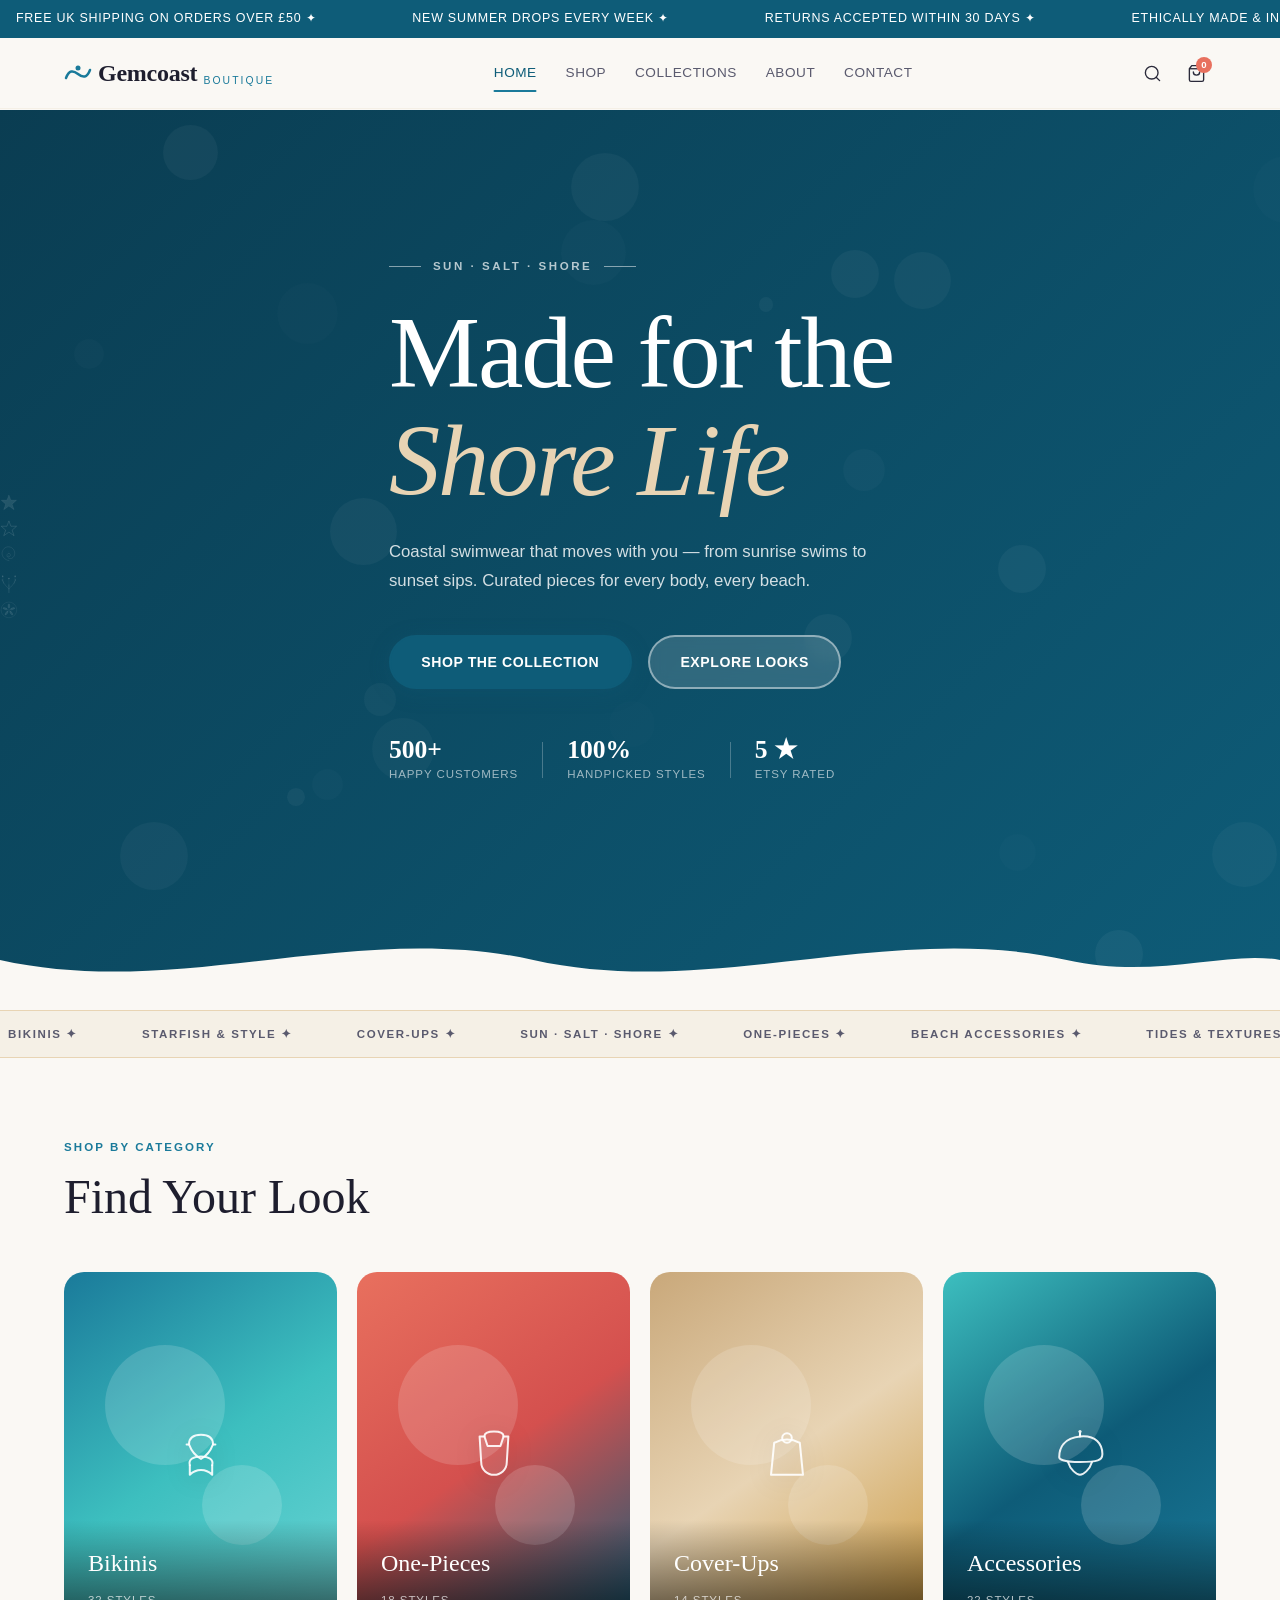
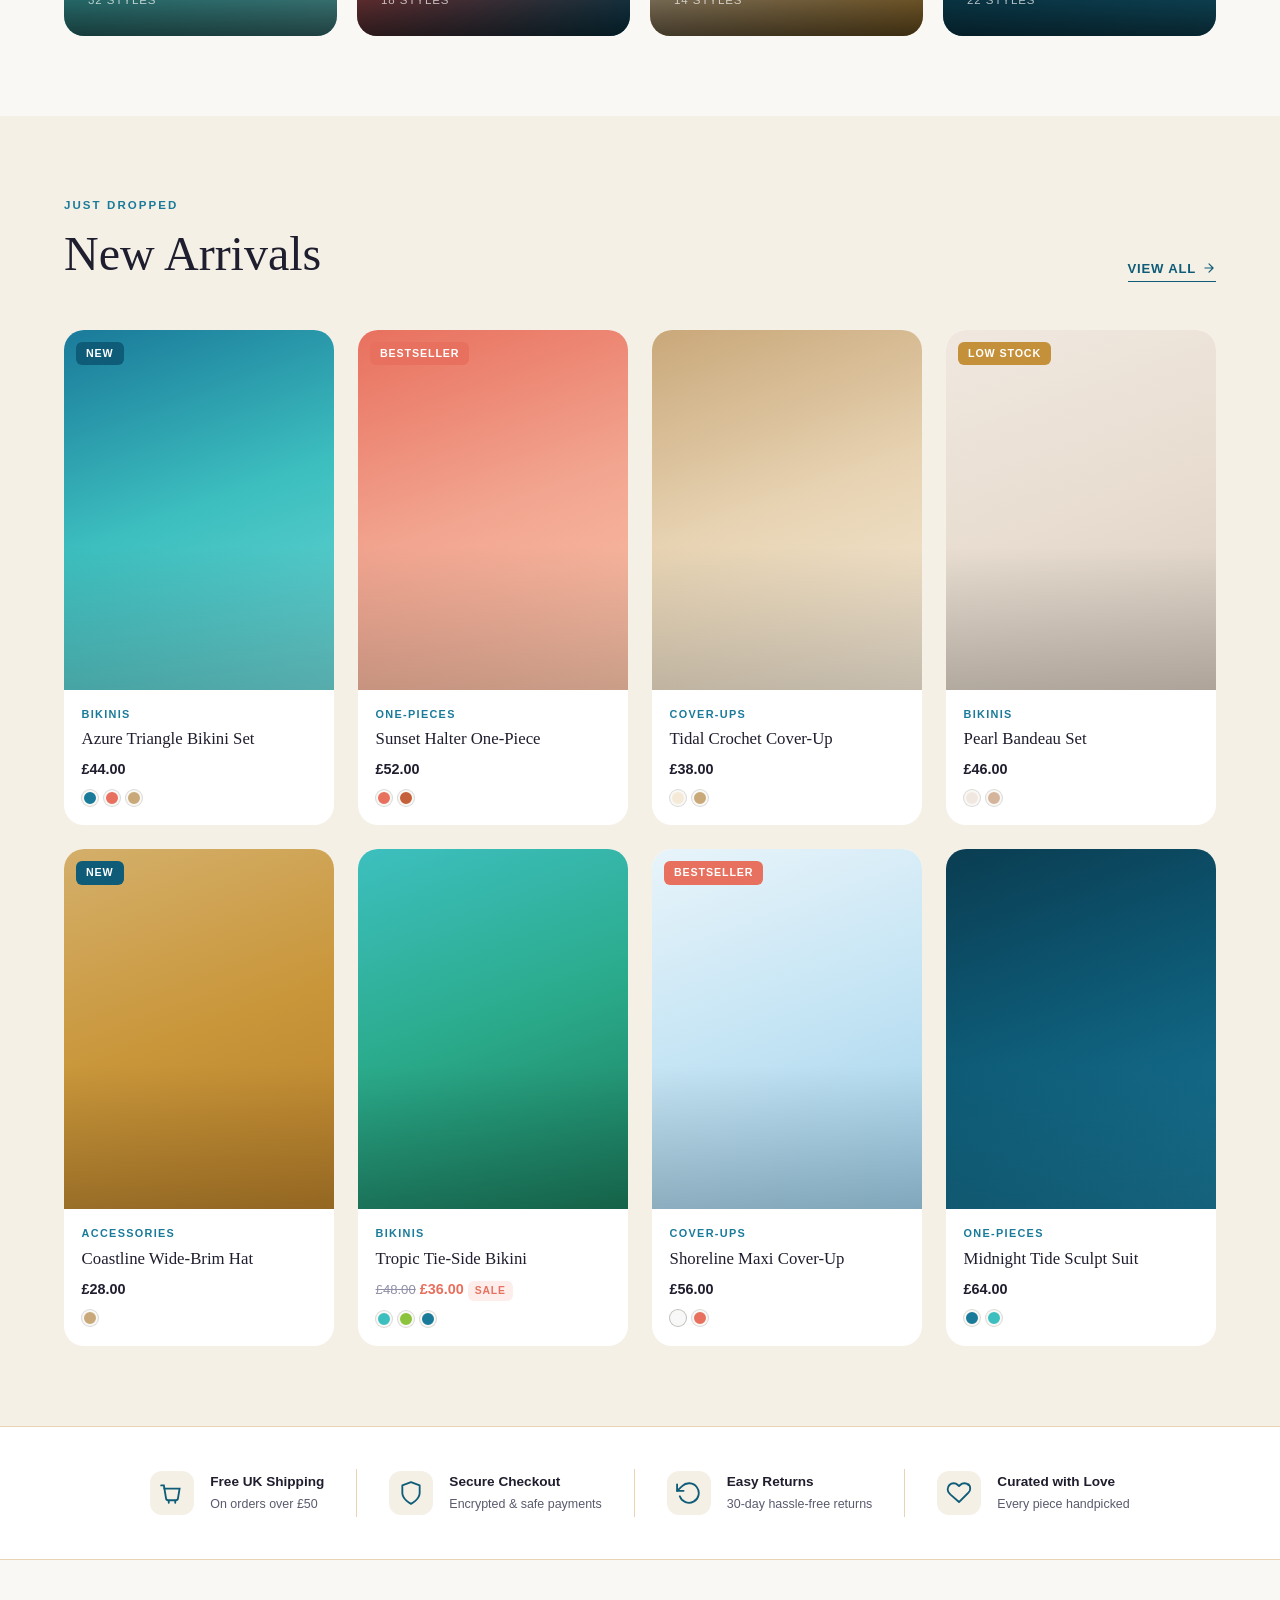
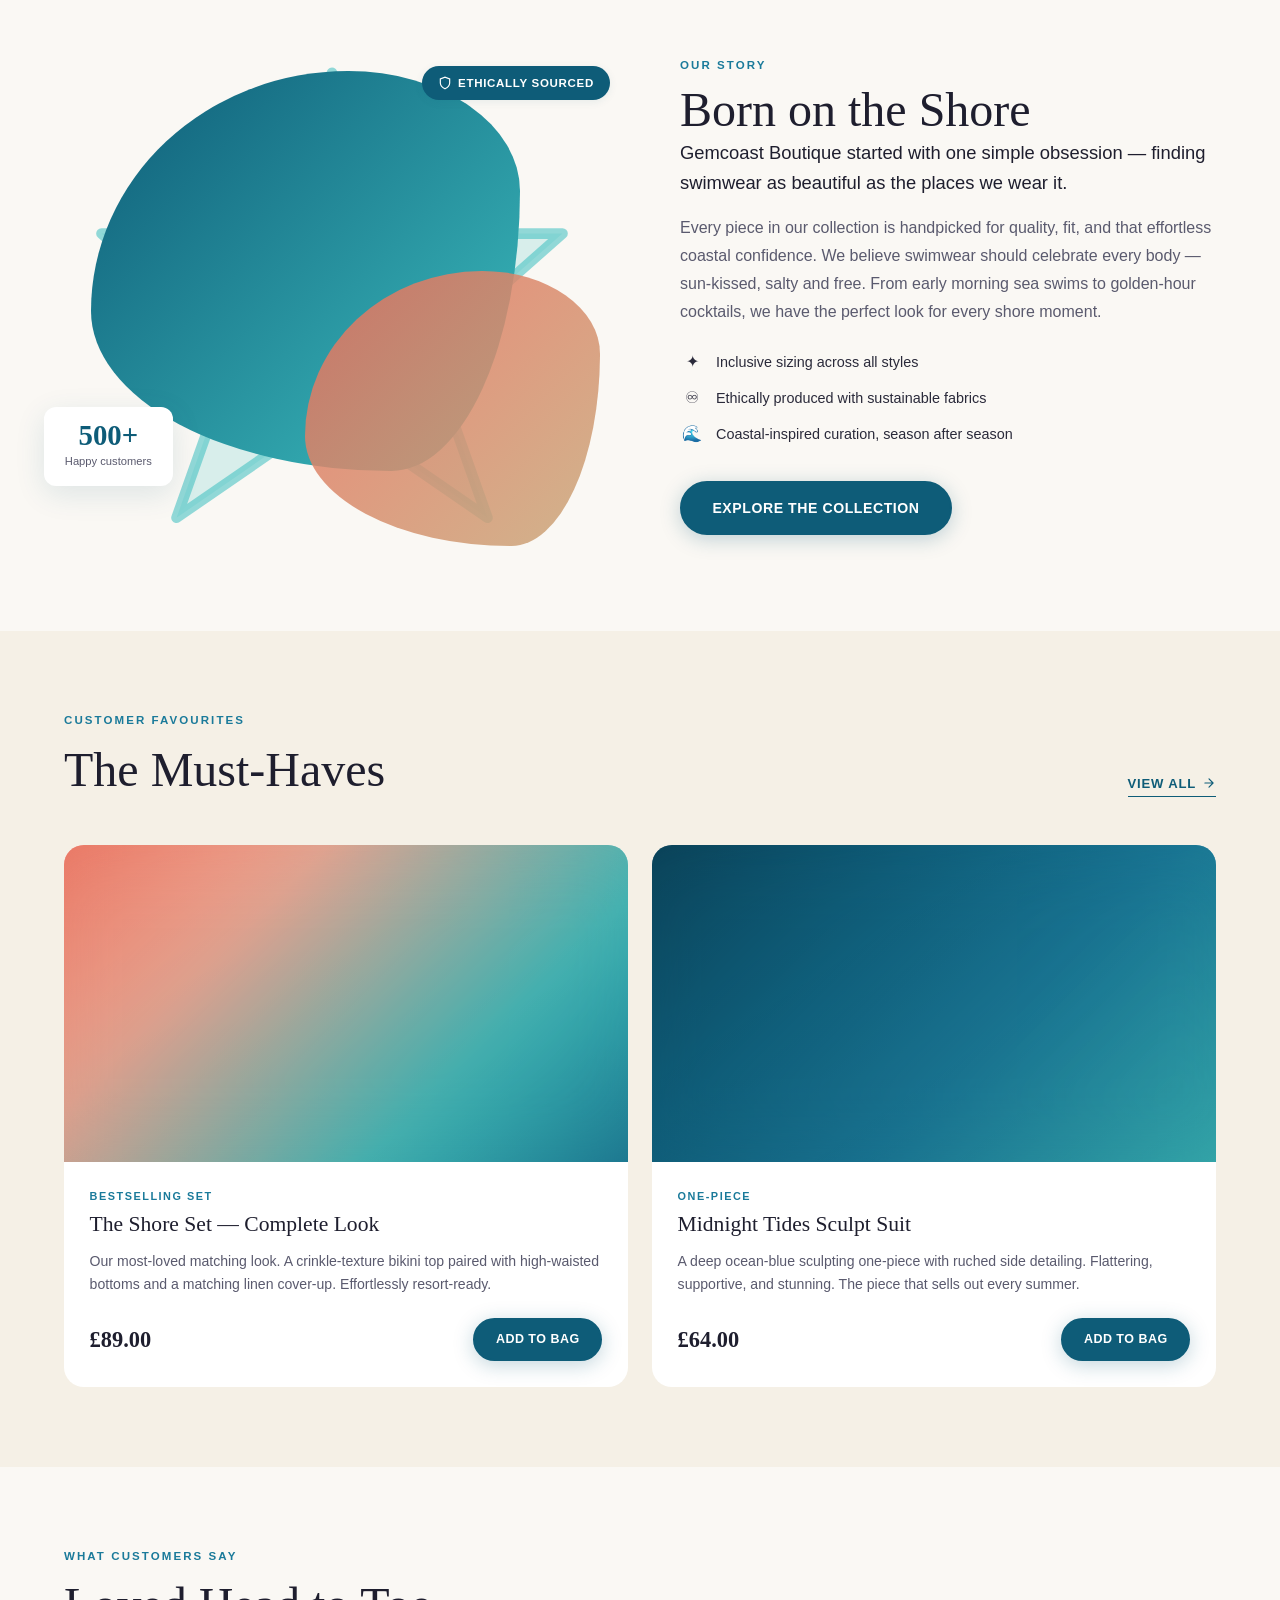
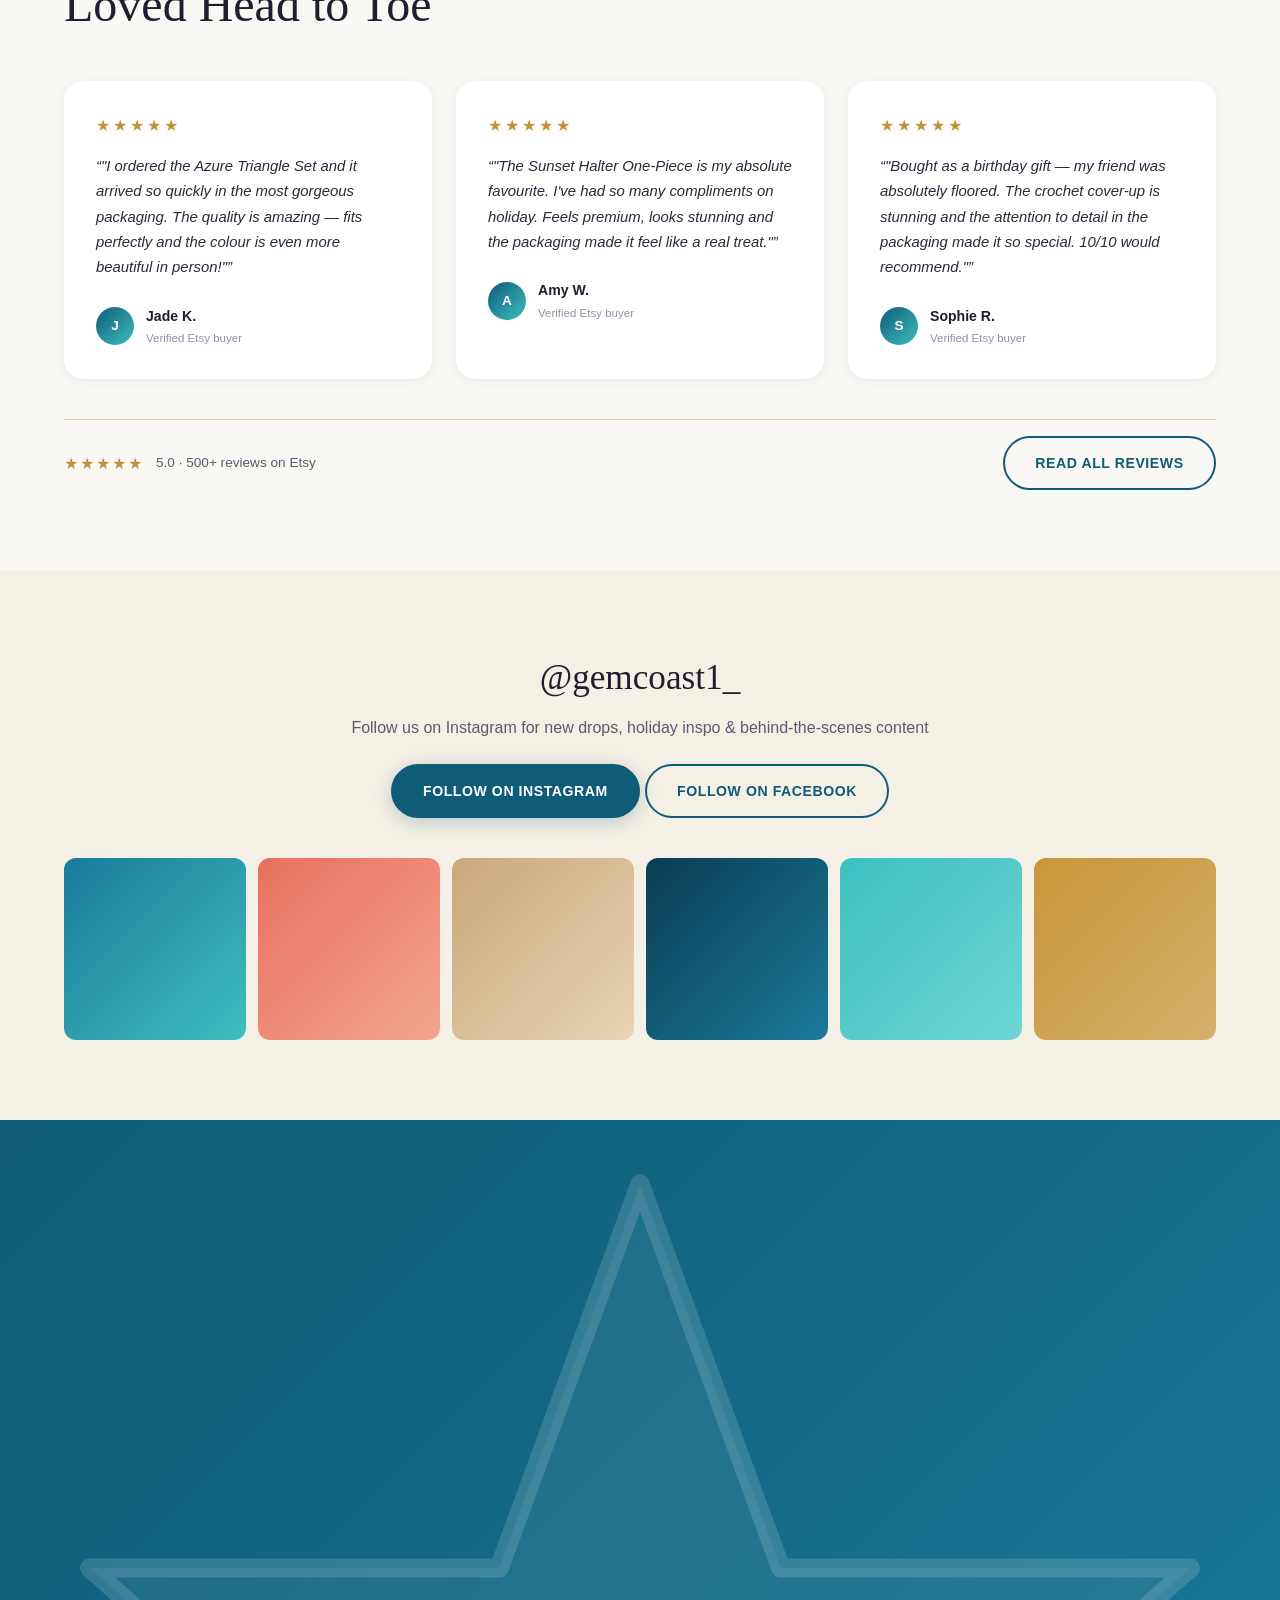
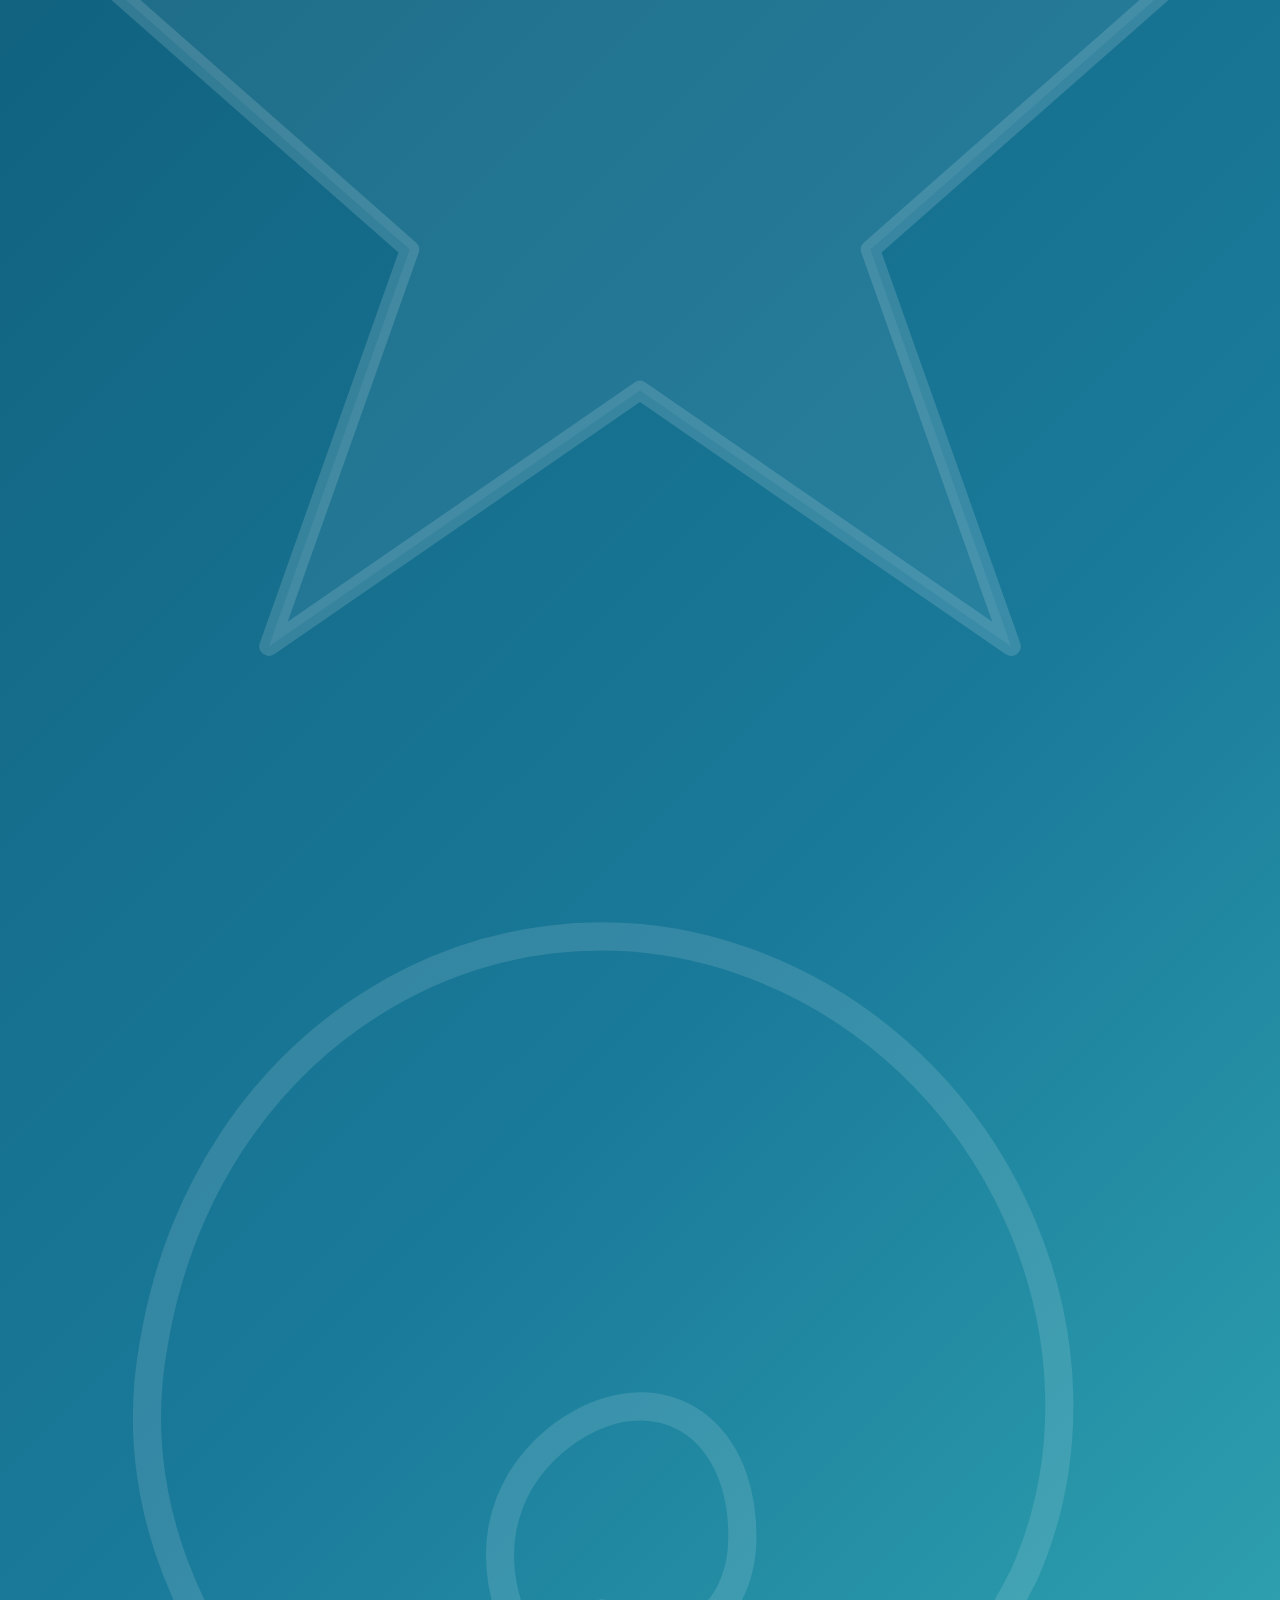
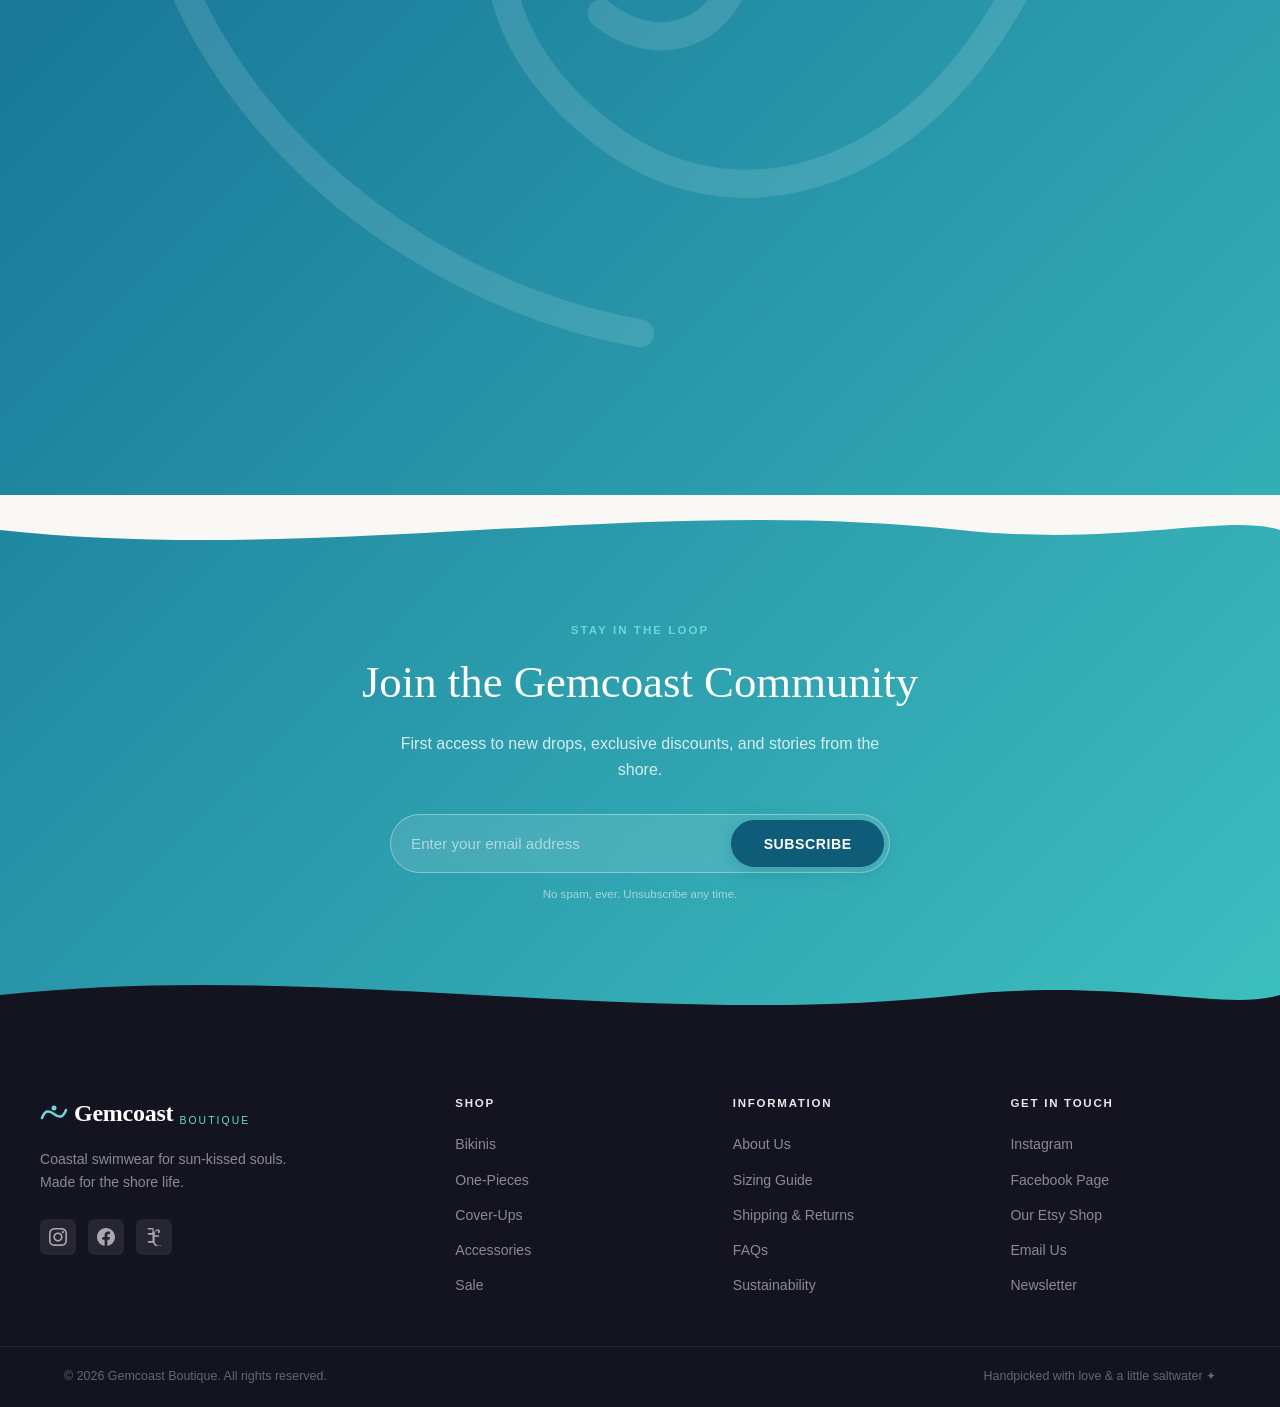
==== commit 717a74a6: "Add beachy decorations, Instagram handle + links - Hero: 5 floating SVG beach elements (large starfi" ====
--- a/index.html
+++ b/index.html
@@ -79,6 +79,45 @@
   <!-- HERO -->
   <section class="hero" id="hero" aria-label="Hero section">
     <div class="hero-particles" id="particles-container" aria-hidden="true"></div>
+    <div class="hero-decor" aria-hidden="true">
+      <!-- Large starfish top-right -->
+      <svg class="hd hd-star-1" viewBox="0 0 100 100" fill="none" xmlns="http://www.w3.org/2000/svg">
+        <path d="M50,5 L61,35 L93,35 L68,57 L79,88 L50,68 L21,88 L32,57 L7,35 L39,35Z" fill="rgba(255,255,255,0.1)" stroke="rgba(255,255,255,0.22)" stroke-width="1.5" stroke-linejoin="round"/>
+      </svg>
+      <!-- Small starfish mid-right -->
+      <svg class="hd hd-star-2" viewBox="0 0 100 100" fill="none" xmlns="http://www.w3.org/2000/svg">
+        <path d="M50,5 L61,35 L93,35 L68,57 L79,88 L50,68 L21,88 L32,57 L7,35 L39,35Z" fill="none" stroke="rgba(255,255,255,0.25)" stroke-width="2.5" stroke-linejoin="round"/>
+      </svg>
+      <!-- Spiral shell -->
+      <svg class="hd hd-shell" viewBox="0 0 100 100" fill="none" xmlns="http://www.w3.org/2000/svg">
+        <path d="M50,88 C28,84 8,64 12,42 C16,18 38,5 58,12 C78,19 88,42 80,60 C72,76 58,80 48,73 C38,66 36,55 44,49 C51,44 58,48 58,57 C58,64 52,67 47,63" stroke="rgba(255,255,255,0.2)" stroke-width="2.2" stroke-linecap="round" fill="none"/>
+        <path d="M50,88 C50,70 48,50 50,28" stroke="rgba(255,255,255,0.08)" stroke-width="1.5" stroke-dasharray="4,6" stroke-linecap="round"/>
+      </svg>
+      <!-- Coral branch bottom-left -->
+      <svg class="hd hd-coral" viewBox="0 0 80 100" fill="none" xmlns="http://www.w3.org/2000/svg">
+        <path d="M40,98 L40,62" stroke="rgba(255,255,255,0.18)" stroke-width="2.5" stroke-linecap="round"/>
+        <path d="M40,80 C30,70 18,60 12,44" stroke="rgba(255,255,255,0.18)" stroke-width="2" stroke-linecap="round"/>
+        <path d="M16,56 C12,46 14,36 12,26" stroke="rgba(255,255,255,0.14)" stroke-width="1.5" stroke-linecap="round"/>
+        <path d="M40,80 C50,70 62,60 68,44" stroke="rgba(255,255,255,0.18)" stroke-width="2" stroke-linecap="round"/>
+        <path d="M64,56 C68,46 66,36 68,26" stroke="rgba(255,255,255,0.14)" stroke-width="1.5" stroke-linecap="round"/>
+        <path d="M40,70 L40,36" stroke="rgba(255,255,255,0.14)" stroke-width="1.5" stroke-linecap="round"/>
+        <circle cx="12" cy="24" r="3.5" fill="rgba(255,255,255,0.2)"/>
+        <circle cx="68" cy="24" r="3.5" fill="rgba(255,255,255,0.2)"/>
+        <circle cx="40" cy="34" r="3.5" fill="rgba(255,255,255,0.2)"/>
+        <circle cx="10" cy="40" r="2.5" fill="rgba(255,255,255,0.15)"/>
+        <circle cx="70" cy="40" r="2.5" fill="rgba(255,255,255,0.15)"/>
+      </svg>
+      <!-- Sand dollar top-left -->
+      <svg class="hd hd-sand-dollar" viewBox="0 0 100 100" fill="none" xmlns="http://www.w3.org/2000/svg">
+        <circle cx="50" cy="50" r="44" stroke="rgba(255,255,255,0.16)" stroke-width="2"/>
+        <ellipse cx="50" cy="28" rx="5" ry="13" fill="rgba(255,255,255,0.1)" stroke="rgba(255,255,255,0.2)" stroke-width="1.5"/>
+        <ellipse cx="50" cy="28" rx="5" ry="13" fill="rgba(255,255,255,0.1)" stroke="rgba(255,255,255,0.2)" stroke-width="1.5" transform="rotate(72 50 50)"/>
+        <ellipse cx="50" cy="28" rx="5" ry="13" fill="rgba(255,255,255,0.1)" stroke="rgba(255,255,255,0.2)" stroke-width="1.5" transform="rotate(144 50 50)"/>
+        <ellipse cx="50" cy="28" rx="5" ry="13" fill="rgba(255,255,255,0.1)" stroke="rgba(255,255,255,0.2)" stroke-width="1.5" transform="rotate(216 50 50)"/>
+        <ellipse cx="50" cy="28" rx="5" ry="13" fill="rgba(255,255,255,0.1)" stroke="rgba(255,255,255,0.2)" stroke-width="1.5" transform="rotate(288 50 50)"/>
+        <circle cx="50" cy="50" r="6" stroke="rgba(255,255,255,0.18)" stroke-width="1.5" fill="none"/>
+      </svg>
+    </div>
     <div class="hero-wave" aria-hidden="true">
       <svg viewBox="0 0 1440 100" preserveAspectRatio="none" xmlns="http://www.w3.org/2000/svg">
         <path d="M0,50 C200,90 400,10 600,50 C800,90 1000,10 1200,50 C1300,70 1380,40 1440,50 L1440,100 L0,100 Z" fill="var(--bg)"/>
@@ -113,12 +152,14 @@
   <!-- MARQUEE -->
   <div class="marquee-strip" aria-hidden="true">
     <div class="marquee-inner">
-      <span>Bikinis ✦</span><span>Cover-Ups ✦</span><span>One-Pieces ✦</span>
-      <span>Beach Accessories ✦</span><span>Holiday Ready ✦</span>
-      <span>Inclusive Sizing ✦</span><span>Coastal Living ✦</span>
-      <span>Bikinis ✦</span><span>Cover-Ups ✦</span><span>One-Pieces ✦</span>
-      <span>Beach Accessories ✦</span><span>Holiday Ready ✦</span>
-      <span>Inclusive Sizing ✦</span><span>Coastal Living ✦</span>
+      <span>Bikinis ✦</span><span>Starfish &amp; Style ✦</span><span>Cover-Ups ✦</span>
+      <span>Sun · Salt · Shore ✦</span><span>One-Pieces ✦</span>
+      <span>Beach Accessories ✦</span><span>Tides &amp; Textures ✦</span>
+      <span>Holiday Ready ✦</span><span>Inclusive Sizing ✦</span><span>Coastal Living ✦</span>
+      <span>Bikinis ✦</span><span>Starfish &amp; Style ✦</span><span>Cover-Ups ✦</span>
+      <span>Sun · Salt · Shore ✦</span><span>One-Pieces ✦</span>
+      <span>Beach Accessories ✦</span><span>Tides &amp; Textures ✦</span>
+      <span>Holiday Ready ✦</span><span>Inclusive Sizing ✦</span><span>Coastal Living ✦</span>
     </div>
   </div>
 
@@ -211,6 +252,12 @@
           <div class="about-blob blob-accent"></div>
           <div class="about-float-badge"><p class="badge-num">500+</p><p class="badge-lbl">Happy customers</p></div>
           <div class="about-float-tag"><svg width="14" height="14" fill="none" viewBox="0 0 24 24"><path d="M12 22s8-4 8-10V5l-8-3-8 3v7c0 6 8 10 8 10z" stroke="currentColor" stroke-width="2" stroke-linecap="round"/></svg> Ethically sourced</div>
+          <svg class="about-deco-star" viewBox="0 0 100 100" fill="none" aria-hidden="true">
+            <path d="M50,5 L61,35 L93,35 L68,57 L79,88 L50,68 L21,88 L32,57 L7,35 L39,35Z" fill="rgba(61,191,191,0.18)" stroke="rgba(61,191,191,0.55)" stroke-width="2" stroke-linejoin="round"/>
+          </svg>
+          <svg class="about-deco-shell" viewBox="0 0 100 100" fill="none" aria-hidden="true">
+            <path d="M50,88 C28,84 8,64 12,42 C16,18 38,5 58,12 C78,19 88,42 80,60 C72,76 58,80 48,73 C38,66 36,55 44,49 C51,44 58,48 58,57 C58,64 52,67 47,63" stroke="rgba(201,168,122,0.65)" stroke-width="2.5" stroke-linecap="round"/>
+          </svg>
         </div>
       </div>
       <div class="about-copy reveal-right">
@@ -255,20 +302,35 @@
   <!-- SOCIAL FEED -->
   <section class="section social-section" aria-labelledby="social-title">
     <div class="container">
-      <header class="social-head reveal-up"><h2 id="social-title">@gemcoastboutique</h2><p>Follow us for new drops, holiday inspo &amp; behind-the-scenes content</p><a href="https://www.facebook.com/share/1HpPGUapNn/" target="_blank" rel="noopener" class="btn btn-outline">Follow on Facebook</a></header>
+      <header class="social-head reveal-up">
+        <h2 id="social-title">@gemcoast1_</h2>
+        <p>Follow us on Instagram for new drops, holiday inspo &amp; behind-the-scenes content</p>
+        <div class="social-btns">
+          <a href="https://www.instagram.com/gemcoast1_" target="_blank" rel="noopener" class="btn btn-primary">Follow on Instagram</a>
+          <a href="https://www.facebook.com/share/1HpPGUapNn/" target="_blank" rel="noopener" class="btn btn-outline">Follow on Facebook</a>
+        </div>
+      </header>
       <div class="social-grid">
-        <div class="soc-item soc-1 reveal-up delay-1" aria-hidden="true"><div class="soc-overlay"><svg width="22" height="22" fill="white" viewBox="0 0 24 24"><path d="M24 12.073c0-6.627-5.373-12-12-12s-12 5.373-12 12c0 5.99 4.388 10.954 10.125 11.854v-8.385H7.078v-3.47h3.047V9.43c0-3.007 1.792-4.669 4.533-4.669 1.312 0 2.686.235 2.686.235v2.953H15.83c-1.491 0-1.956.925-1.956 1.874v2.25h3.328l-.532 3.47h-2.796v8.385C19.612 23.027 24 18.062 24 12.073z"/></svg></div></div>
-        <div class="soc-item soc-2 reveal-up delay-2" aria-hidden="true"><div class="soc-overlay"><svg width="22" height="22" fill="white" viewBox="0 0 24 24"><path d="M24 12.073c0-6.627-5.373-12-12-12s-12 5.373-12 12c0 5.99 4.388 10.954 10.125 11.854v-8.385H7.078v-3.47h3.047V9.43c0-3.007 1.792-4.669 4.533-4.669 1.312 0 2.686.235 2.686.235v2.953H15.83c-1.491 0-1.956.925-1.956 1.874v2.25h3.328l-.532 3.47h-2.796v8.385C19.612 23.027 24 18.062 24 12.073z"/></svg></div></div>
-        <div class="soc-item soc-3 reveal-up delay-3" aria-hidden="true"><div class="soc-overlay"><svg width="22" height="22" fill="white" viewBox="0 0 24 24"><path d="M24 12.073c0-6.627-5.373-12-12-12s-12 5.373-12 12c0 5.99 4.388 10.954 10.125 11.854v-8.385H7.078v-3.47h3.047V9.43c0-3.007 1.792-4.669 4.533-4.669 1.312 0 2.686.235 2.686.235v2.953H15.83c-1.491 0-1.956.925-1.956 1.874v2.25h3.328l-.532 3.47h-2.796v8.385C19.612 23.027 24 18.062 24 12.073z"/></svg></div></div>
-        <div class="soc-item soc-4 reveal-up delay-4" aria-hidden="true"><div class="soc-overlay"><svg width="22" height="22" fill="white" viewBox="0 0 24 24"><path d="M24 12.073c0-6.627-5.373-12-12-12s-12 5.373-12 12c0 5.99 4.388 10.954 10.125 11.854v-8.385H7.078v-3.47h3.047V9.43c0-3.007 1.792-4.669 4.533-4.669 1.312 0 2.686.235 2.686.235v2.953H15.83c-1.491 0-1.956.925-1.956 1.874v2.25h3.328l-.532 3.47h-2.796v8.385C19.612 23.027 24 18.062 24 12.073z"/></svg></div></div>
-        <div class="soc-item soc-5 reveal-up delay-1" aria-hidden="true"><div class="soc-overlay"><svg width="22" height="22" fill="white" viewBox="0 0 24 24"><path d="M24 12.073c0-6.627-5.373-12-12-12s-12 5.373-12 12c0 5.99 4.388 10.954 10.125 11.854v-8.385H7.078v-3.47h3.047V9.43c0-3.007 1.792-4.669 4.533-4.669 1.312 0 2.686.235 2.686.235v2.953H15.83c-1.491 0-1.956.925-1.956 1.874v2.25h3.328l-.532 3.47h-2.796v8.385C19.612 23.027 24 18.062 24 12.073z"/></svg></div></div>
-        <div class="soc-item soc-6 reveal-up delay-2" aria-hidden="true"><div class="soc-overlay"><svg width="22" height="22" fill="white" viewBox="0 0 24 24"><path d="M24 12.073c0-6.627-5.373-12-12-12s-12 5.373-12 12c0 5.99 4.388 10.954 10.125 11.854v-8.385H7.078v-3.47h3.047V9.43c0-3.007 1.792-4.669 4.533-4.669 1.312 0 2.686.235 2.686.235v2.953H15.83c-1.491 0-1.956.925-1.956 1.874v2.25h3.328l-.532 3.47h-2.796v8.385C19.612 23.027 24 18.062 24 12.073z"/></svg></div></div>
+        <div class="soc-item soc-1 reveal-up delay-1" aria-hidden="true"><div class="soc-overlay"><svg width="22" height="22" fill="white" viewBox="0 0 24 24"><path d="M12 2.163c3.204 0 3.584.012 4.85.07 3.252.148 4.771 1.691 4.919 4.919.058 1.265.069 1.645.069 4.849 0 3.205-.012 3.584-.069 4.849-.149 3.225-1.664 4.771-4.919 4.919-1.266.058-1.644.07-4.85.07-3.204 0-3.584-.012-4.849-.07-3.26-.149-4.771-1.699-4.919-4.92-.058-1.265-.07-1.644-.07-4.849 0-3.204.013-3.583.07-4.849.149-3.227 1.664-4.771 4.919-4.919 1.266-.057 1.645-.069 4.849-.069zm0-2.163c-3.259 0-3.667.014-4.947.072-4.358.2-6.78 2.618-6.98 6.98-.059 1.281-.073 1.689-.073 4.948 0 3.259.014 3.668.072 4.948.2 4.358 2.618 6.78 6.98 6.98 1.281.058 1.689.072 4.948.072 3.259 0 3.668-.014 4.948-.072 4.354-.2 6.782-2.618 6.979-6.98.059-1.28.073-1.689.073-4.948 0-3.259-.014-3.667-.072-4.947-.196-4.354-2.617-6.78-6.979-6.98-1.281-.059-1.69-.073-4.949-.073zm0 5.838c-3.403 0-6.162 2.759-6.162 6.162s2.759 6.163 6.162 6.163 6.162-2.759 6.162-6.163c0-3.403-2.759-6.162-6.162-6.162zm0 10.162c-2.209 0-4-1.79-4-4 0-2.209 1.791-4 4-4s4 1.791 4 4c0 2.21-1.791 4-4 4zm6.406-11.845c-.796 0-1.441.645-1.441 1.44s.645 1.44 1.441 1.44c.795 0 1.439-.645 1.439-1.44s-.644-1.44-1.439-1.44z"/></svg></div></div>
+        <div class="soc-item soc-2 reveal-up delay-2" aria-hidden="true"><div class="soc-overlay"><svg width="22" height="22" fill="white" viewBox="0 0 24 24"><path d="M12 2.163c3.204 0 3.584.012 4.85.07 3.252.148 4.771 1.691 4.919 4.919.058 1.265.069 1.645.069 4.849 0 3.205-.012 3.584-.069 4.849-.149 3.225-1.664 4.771-4.919 4.919-1.266.058-1.644.07-4.85.07-3.204 0-3.584-.012-4.849-.07-3.26-.149-4.771-1.699-4.919-4.92-.058-1.265-.07-1.644-.07-4.849 0-3.204.013-3.583.07-4.849.149-3.227 1.664-4.771 4.919-4.919 1.266-.057 1.645-.069 4.849-.069zm0-2.163c-3.259 0-3.667.014-4.947.072-4.358.2-6.78 2.618-6.98 6.98-.059 1.281-.073 1.689-.073 4.948 0 3.259.014 3.668.072 4.948.2 4.358 2.618 6.78 6.98 6.98 1.281.058 1.689.072 4.948.072 3.259 0 3.668-.014 4.948-.072 4.354-.2 6.782-2.618 6.979-6.98.059-1.28.073-1.689.073-4.948 0-3.259-.014-3.667-.072-4.947-.196-4.354-2.617-6.78-6.979-6.98-1.281-.059-1.69-.073-4.949-.073zm0 5.838c-3.403 0-6.162 2.759-6.162 6.162s2.759 6.163 6.162 6.163 6.162-2.759 6.162-6.163c0-3.403-2.759-6.162-6.162-6.162zm0 10.162c-2.209 0-4-1.79-4-4 0-2.209 1.791-4 4-4s4 1.791 4 4c0 2.21-1.791 4-4 4zm6.406-11.845c-.796 0-1.441.645-1.441 1.44s.645 1.44 1.441 1.44c.795 0 1.439-.645 1.439-1.44s-.644-1.44-1.439-1.44z"/></svg></div></div>
+        <div class="soc-item soc-3 reveal-up delay-3" aria-hidden="true"><div class="soc-overlay"><svg width="22" height="22" fill="white" viewBox="0 0 24 24"><path d="M12 2.163c3.204 0 3.584.012 4.85.07 3.252.148 4.771 1.691 4.919 4.919.058 1.265.069 1.645.069 4.849 0 3.205-.012 3.584-.069 4.849-.149 3.225-1.664 4.771-4.919 4.919-1.266.058-1.644.07-4.85.07-3.204 0-3.584-.012-4.849-.07-3.26-.149-4.771-1.699-4.919-4.92-.058-1.265-.07-1.644-.07-4.849 0-3.204.013-3.583.07-4.849.149-3.227 1.664-4.771 4.919-4.919 1.266-.057 1.645-.069 4.849-.069zm0-2.163c-3.259 0-3.667.014-4.947.072-4.358.2-6.78 2.618-6.98 6.98-.059 1.281-.073 1.689-.073 4.948 0 3.259.014 3.668.072 4.948.2 4.358 2.618 6.78 6.98 6.98 1.281.058 1.689.072 4.948.072 3.259 0 3.668-.014 4.948-.072 4.354-.2 6.782-2.618 6.979-6.98.059-1.28.073-1.689.073-4.948 0-3.259-.014-3.667-.072-4.947-.196-4.354-2.617-6.78-6.979-6.98-1.281-.059-1.69-.073-4.949-.073zm0 5.838c-3.403 0-6.162 2.759-6.162 6.162s2.759 6.163 6.162 6.163 6.162-2.759 6.162-6.163c0-3.403-2.759-6.162-6.162-6.162zm0 10.162c-2.209 0-4-1.79-4-4 0-2.209 1.791-4 4-4s4 1.791 4 4c0 2.21-1.791 4-4 4zm6.406-11.845c-.796 0-1.441.645-1.441 1.44s.645 1.44 1.441 1.44c.795 0 1.439-.645 1.439-1.44s-.644-1.44-1.439-1.44z"/></svg></div></div>
+        <div class="soc-item soc-4 reveal-up delay-4" aria-hidden="true"><div class="soc-overlay"><svg width="22" height="22" fill="white" viewBox="0 0 24 24"><path d="M12 2.163c3.204 0 3.584.012 4.85.07 3.252.148 4.771 1.691 4.919 4.919.058 1.265.069 1.645.069 4.849 0 3.205-.012 3.584-.069 4.849-.149 3.225-1.664 4.771-4.919 4.919-1.266.058-1.644.07-4.85.07-3.204 0-3.584-.012-4.849-.07-3.26-.149-4.771-1.699-4.919-4.92-.058-1.265-.07-1.644-.07-4.849 0-3.204.013-3.583.07-4.849.149-3.227 1.664-4.771 4.919-4.919 1.266-.057 1.645-.069 4.849-.069zm0-2.163c-3.259 0-3.667.014-4.947.072-4.358.2-6.78 2.618-6.98 6.98-.059 1.281-.073 1.689-.073 4.948 0 3.259.014 3.668.072 4.948.2 4.358 2.618 6.78 6.98 6.98 1.281.058 1.689.072 4.948.072 3.259 0 3.668-.014 4.948-.072 4.354-.2 6.782-2.618 6.979-6.98.059-1.28.073-1.689.073-4.948 0-3.259-.014-3.667-.072-4.947-.196-4.354-2.617-6.78-6.979-6.98-1.281-.059-1.69-.073-4.949-.073zm0 5.838c-3.403 0-6.162 2.759-6.162 6.162s2.759 6.163 6.162 6.163 6.162-2.759 6.162-6.163c0-3.403-2.759-6.162-6.162-6.162zm0 10.162c-2.209 0-4-1.79-4-4 0-2.209 1.791-4 4-4s4 1.791 4 4c0 2.21-1.791 4-4 4zm6.406-11.845c-.796 0-1.441.645-1.441 1.44s.645 1.44 1.441 1.44c.795 0 1.439-.645 1.439-1.44s-.644-1.44-1.439-1.44z"/></svg></div></div>
+        <div class="soc-item soc-5 reveal-up delay-1" aria-hidden="true"><div class="soc-overlay"><svg width="22" height="22" fill="white" viewBox="0 0 24 24"><path d="M12 2.163c3.204 0 3.584.012 4.85.07 3.252.148 4.771 1.691 4.919 4.919.058 1.265.069 1.645.069 4.849 0 3.205-.012 3.584-.069 4.849-.149 3.225-1.664 4.771-4.919 4.919-1.266.058-1.644.07-4.85.07-3.204 0-3.584-.012-4.849-.07-3.26-.149-4.771-1.699-4.919-4.92-.058-1.265-.07-1.644-.07-4.849 0-3.204.013-3.583.07-4.849.149-3.227 1.664-4.771 4.919-4.919 1.266-.057 1.645-.069 4.849-.069zm0-2.163c-3.259 0-3.667.014-4.947.072-4.358.2-6.78 2.618-6.98 6.98-.059 1.281-.073 1.689-.073 4.948 0 3.259.014 3.668.072 4.948.2 4.358 2.618 6.78 6.98 6.98 1.281.058 1.689.072 4.948.072 3.259 0 3.668-.014 4.948-.072 4.354-.2 6.782-2.618 6.979-6.98.059-1.28.073-1.689.073-4.948 0-3.259-.014-3.667-.072-4.947-.196-4.354-2.617-6.78-6.979-6.98-1.281-.059-1.69-.073-4.949-.073zm0 5.838c-3.403 0-6.162 2.759-6.162 6.162s2.759 6.163 6.162 6.163 6.162-2.759 6.162-6.163c0-3.403-2.759-6.162-6.162-6.162zm0 10.162c-2.209 0-4-1.79-4-4 0-2.209 1.791-4 4-4s4 1.791 4 4c0 2.21-1.791 4-4 4zm6.406-11.845c-.796 0-1.441.645-1.441 1.44s.645 1.44 1.441 1.44c.795 0 1.439-.645 1.439-1.44s-.644-1.44-1.439-1.44z"/></svg></div></div>
+        <div class="soc-item soc-6 reveal-up delay-2" aria-hidden="true"><div class="soc-overlay"><svg width="22" height="22" fill="white" viewBox="0 0 24 24"><path d="M12 2.163c3.204 0 3.584.012 4.85.07 3.252.148 4.771 1.691 4.919 4.919.058 1.265.069 1.645.069 4.849 0 3.205-.012 3.584-.069 4.849-.149 3.225-1.664 4.771-4.919 4.919-1.266.058-1.644.07-4.85.07-3.204 0-3.584-.012-4.849-.07-3.26-.149-4.771-1.699-4.919-4.92-.058-1.265-.07-1.644-.07-4.849 0-3.204.013-3.583.07-4.849.149-3.227 1.664-4.771 4.919-4.919 1.266-.057 1.645-.069 4.849-.069zm0-2.163c-3.259 0-3.667.014-4.947.072-4.358.2-6.78 2.618-6.98 6.98-.059 1.281-.073 1.689-.073 4.948 0 3.259.014 3.668.072 4.948.2 4.358 2.618 6.78 6.98 6.98 1.281.058 1.689.072 4.948.072 3.259 0 3.668-.014 4.948-.072 4.354-.2 6.782-2.618 6.979-6.98.059-1.28.073-1.689.073-4.948 0-3.259-.014-3.667-.072-4.947-.196-4.354-2.617-6.78-6.979-6.98-1.281-.059-1.69-.073-4.949-.073zm0 5.838c-3.403 0-6.162 2.759-6.162 6.162s2.759 6.163 6.162 6.163 6.162-2.759 6.162-6.163c0-3.403-2.759-6.162-6.162-6.162zm0 10.162c-2.209 0-4-1.79-4-4 0-2.209 1.791-4 4-4s4 1.791 4 4c0 2.21-1.791 4-4 4zm6.406-11.845c-.796 0-1.441.645-1.441 1.44s.645 1.44 1.441 1.44c.795 0 1.439-.645 1.439-1.44s-.644-1.44-1.439-1.44z"/></svg></div></div>
       </div>
     </div>
   </section>
 
   <!-- NEWSLETTER -->
   <section class="newsletter-section" id="contact" aria-labelledby="nl-title">
+    <div class="nl-beach-decor" aria-hidden="true">
+      <svg class="nl-deco-star" viewBox="0 0 100 100" fill="none">
+        <path d="M50,5 L61,35 L93,35 L68,57 L79,88 L50,68 L21,88 L32,57 L7,35 L39,35Z" fill="rgba(255,255,255,0.06)" stroke="rgba(255,255,255,0.14)" stroke-width="1.5" stroke-linejoin="round"/>
+      </svg>
+      <svg class="nl-deco-shell" viewBox="0 0 100 100" fill="none">
+        <path d="M50,88 C28,84 8,64 12,42 C16,18 38,5 58,12 C78,19 88,42 80,60 C72,76 58,80 48,73 C38,66 36,55 44,49 C51,44 58,48 58,57 C58,64 52,67 47,63" stroke="rgba(255,255,255,0.12)" stroke-width="2.2" stroke-linecap="round"/>
+      </svg>
+    </div>
     <div class="nl-wave-top" aria-hidden="true"><svg viewBox="0 0 1440 70" preserveAspectRatio="none"><path d="M0,35 C360,70 720,0 1080,35 C1260,52 1380,18 1440,35 L1440,0 L0,0 Z" fill="var(--bg)"/></svg></div>
     <div class="container nl-inner reveal-up">
       <p class="eyebrow" style="color: var(--seafoam-light)">Stay in the loop</p>
@@ -287,13 +349,14 @@
         <a href="index.html" class="wordmark wordmark-light" aria-label="Gemcoast Boutique home"><svg class="wordmark-wave" width="28" height="18" viewBox="0 0 28 18" fill="none"><path d="M2 14 C5 6, 9 6, 14 10 C19 14, 23 14, 26 6" stroke="currentColor" stroke-width="2.5" stroke-linecap="round" fill="none"/><circle cx="14" cy="4" r="2.5" fill="currentColor"/></svg><span class="wordmark-text">Gemcoast</span><span class="wordmark-sub">boutique</span></a>
         <p class="footer-tag">Coastal swimwear for sun-kissed souls.<br>Made for the shore life.</p>
         <div class="footer-socials">
+          <a href="https://www.instagram.com/gemcoast1_" target="_blank" rel="noopener" aria-label="Instagram" class="footer-soc"><svg width="18" height="18" viewBox="0 0 24 24" fill="currentColor"><path d="M12 2.163c3.204 0 3.584.012 4.85.07 3.252.148 4.771 1.691 4.919 4.919.058 1.265.069 1.645.069 4.849 0 3.205-.012 3.584-.069 4.849-.149 3.225-1.664 4.771-4.919 4.919-1.266.058-1.644.07-4.85.07-3.204 0-3.584-.012-4.849-.07-3.26-.149-4.771-1.699-4.919-4.92-.058-1.265-.07-1.644-.07-4.849 0-3.204.013-3.583.07-4.849.149-3.227 1.664-4.771 4.919-4.919 1.266-.057 1.645-.069 4.849-.069zm0-2.163c-3.259 0-3.667.014-4.947.072-4.358.2-6.78 2.618-6.98 6.98-.059 1.281-.073 1.689-.073 4.948 0 3.259.014 3.668.072 4.948.2 4.358 2.618 6.78 6.98 6.98 1.281.058 1.689.072 4.948.072 3.259 0 3.668-.014 4.948-.072 4.354-.2 6.782-2.618 6.979-6.98.059-1.28.073-1.689.073-4.948 0-3.259-.014-3.667-.072-4.947-.196-4.354-2.617-6.78-6.979-6.98-1.281-.059-1.69-.073-4.949-.073zm0 5.838c-3.403 0-6.162 2.759-6.162 6.162s2.759 6.163 6.162 6.163 6.162-2.759 6.162-6.163c0-3.403-2.759-6.162-6.162-6.162zm0 10.162c-2.209 0-4-1.79-4-4 0-2.209 1.791-4 4-4s4 1.791 4 4c0 2.21-1.791 4-4 4zm6.406-11.845c-.796 0-1.441.645-1.441 1.44s.645 1.44 1.441 1.44c.795 0 1.439-.645 1.439-1.44s-.644-1.44-1.439-1.44z"/></svg></a>
           <a href="https://www.facebook.com/share/1HpPGUapNn/" target="_blank" rel="noopener" aria-label="Facebook" class="footer-soc"><svg width="18" height="18" fill="currentColor" viewBox="0 0 24 24"><path d="M24 12.073c0-6.627-5.373-12-12-12s-12 5.373-12 12c0 5.99 4.388 10.954 10.125 11.854v-8.385H7.078v-3.47h3.047V9.43c0-3.007 1.792-4.669 4.533-4.669 1.312 0 2.686.235 2.686.235v2.953H15.83c-1.491 0-1.956.925-1.956 1.874v2.25h3.328l-.532 3.47h-2.796v8.385C19.612 23.027 24 18.062 24 12.073z"/></svg></a>
           <a href="https://www.etsy.com/shop/gemcoastboutique" target="_blank" rel="noopener" aria-label="Etsy shop" class="footer-soc"><svg width="18" height="18" viewBox="0 0 24 24" fill="currentColor"><path d="M9.194 4.013c.05-.913.1-1.826.1-2.75C9.294.588 9.581 0 10.256 0c.3 0 .562.113.787.338.537.538.575 1.563.575 2.125v4.963h.025c.3-1.238 1.975-5.888 5.487-5.888.788 0 1.5.238 1.963.7.638.638.762 1.538.762 2.226 0 1.25-.462 2.563-1.475 2.563-.338 0-.662-.113-.9-.35-.325-.325-.463-.875-.463-1.463 0-.2.013-.4.025-.6.012-.15.025-.3.025-.45 0-.275-.088-.512-.275-.7-.188-.187-.438-.287-.713-.287-.862 0-1.537.537-2.037 1.475-.563 1.062-.988 2.75-1.25 4.587-.013.088-.025.175-.025.263h5.012c.8 0 1.338.35 1.338 1.1 0 .7-.463 1.025-1.213 1.025H12.9c-.037.3-.075.6-.075.912v6.9c.55 1.263 1.588 2.425 2.825 3.163.913.538 2.063.9 3.3.9.65 0 1.313-.1 1.925-.3.087-.025.162-.05.237-.05.4 0 .65.3.65.7 0 .45-.262.75-.725.9-.787.25-1.725.412-2.637.412-1.913 0-3.788-.65-5.263-1.962-1.075-.963-1.9-2.213-2.4-3.588H4.744c-.85 0-1.2-.313-1.2-1.05 0-.688.425-1.075 1.162-1.075h5.313V9.8c0-.312.025-.625.063-.925H4.644c-.85 0-1.2-.312-1.2-1.05 0-.687.425-1.062 1.162-1.062h4.588c.5-1.25.8-2.5.8-3.55c0-.4-.05-.775-.137-1.2H4.644c-.85 0-1.2-.313-1.2-1.05 0-.688.425-1.075 1.162-1.075h4.538c.025.375.05.75.05 1.125z"/></svg></a>
         </div>
       </div>
       <nav class="footer-col" aria-labelledby="f-shop"><h4 id="f-shop">Shop</h4><ul><li><a href="shop.html?cat=bikinis">Bikinis</a></li><li><a href="shop.html?cat=onepieces">One-Pieces</a></li><li><a href="shop.html?cat=coverups">Cover-Ups</a></li><li><a href="shop.html?cat=accessories">Accessories</a></li><li><a href="shop.html?cat=sale">Sale</a></li></ul></nav>
       <nav class="footer-col" aria-labelledby="f-info"><h4 id="f-info">Information</h4><ul><li><a href="#about">About Us</a></li><li><a href="#">Sizing Guide</a></li><li><a href="#">Shipping &amp; Returns</a></li><li><a href="#">FAQs</a></li><li><a href="#">Sustainability</a></li></ul></nav>
-      <nav class="footer-col" aria-labelledby="f-contact"><h4 id="f-contact">Get in Touch</h4><ul><li><a href="https://www.etsy.com/shop/gemcoastboutique" target="_blank" rel="noopener">Our Etsy Shop</a></li><li><a href="https://www.facebook.com/share/1HpPGUapNn/" target="_blank" rel="noopener">Facebook Page</a></li><li><a href="mailto:hello@gemcoastboutique.com">Email Us</a></li><li><a href="#contact">Newsletter</a></li></ul></nav>
+      <nav class="footer-col" aria-labelledby="f-contact"><h4 id="f-contact">Get in Touch</h4><ul><li><a href="https://www.instagram.com/gemcoast1_" target="_blank" rel="noopener">Instagram</a></li><li><a href="https://www.facebook.com/share/1HpPGUapNn/" target="_blank" rel="noopener">Facebook Page</a></li><li><a href="https://www.etsy.com/shop/gemcoastboutique" target="_blank" rel="noopener">Our Etsy Shop</a></li><li><a href="mailto:hello@gemcoastboutique.com">Email Us</a></li><li><a href="#contact">Newsletter</a></li></ul></nav>
     </div>
     <div class="footer-bar"><div class="container footer-bar-inner"><p>&copy; 2026 Gemcoast Boutique. All rights reserved.</p><p>Handpicked with love &amp; a little saltwater ✦</p></div></div>
   </footer>
--- a/style.css
+++ b/style.css
@@ -1,640 +1,1613 @@
-/* ---- Print-style, business-card vibe (off-white + clean serif/sans mix) ---- */
-
-/* If you want it even closer to “card” type, keep Georgia.
-   If you want slightly more modern, swap Georgia -> "Times New Roman". */
-:root{
-  --bg: #f5f2ea;          /* off white */
-  --paper: #ffffff;       /* pure white panels */
-  --ink: #1c1c1c;         /* near-black text */
-  --muted: #5d5d5d;       /* secondary */
-  --line: rgba(0,0,0,.10);
-  --accent: #9c7b2f;      /* classy gold */
-  --accent2:#d9bd72;      /* lighter gold */
-  --shadow: 0 18px 40px rgba(0,0,0,.10);
-  --radius: 16px;
-}
-
-*{ box-sizing: border-box; }
-html{ scroll-behavior:smooth; }
-
-body{
-  margin:0;
-  background: radial-gradient(900px 500px at 30% -10%, rgba(176,138,46,.12), transparent 60%),
-              radial-gradient(900px 500px at 85% 0%, rgba(225,194,106,.10), transparent 60%),
-              var(--bg);
-  color: var(--ink);
-  font-family: Arial, Helvetica, sans-serif;
-  -webkit-font-smoothing: antialiased;
-  -moz-osx-font-smoothing: grayscale;
-}
-
-a{ color: inherit; text-decoration: none; }
-a:hover{ text-decoration: underline; }
-
-.wrap{
-  max-width: 1100px;
+/* ============================================================
+   GEMCOAST BOUTIQUE — style.css
+   Coastal swimwear boutique
+   ============================================================ */
+
+/* ── Design Tokens ─────────────────────────────────────────── */
+:root {
+  --ocean:        #0e5c78;
+  --ocean-mid:    #1a7a9a;
+  --seafoam:      #3dbfbf;
+  --seafoam-light:#6dd6d6;
+  --coral:        #e8705e;
+  --coral-light:  #f29d8e;
+  --sand:         #c9a87a;
+  --sand-light:   #e8d4b4;
+  --bg:           #faf8f4;
+  --pearl:        #f5f0e6;
+  --dark:         #141420;
+  --charcoal:     #1e1e2e;
+  --text:         #2a2a3a;
+  --text-mid:     #5a5a6e;
+  --text-light:   #9090a8;
+  --gold:         #c4913a;
+  --gold-light:   #d8b06a;
+  --white:        #ffffff;
+  --radius-sm:    6px;
+  --radius:       12px;
+  --radius-lg:    20px;
+  --radius-xl:    32px;
+  --shadow-sm:    0 2px 8px rgba(14,92,120,0.08);
+  --shadow:       0 8px 30px rgba(14,92,120,0.12);
+  --shadow-lg:    0 20px 60px rgba(14,92,120,0.18);
+  --transition:   0.3s cubic-bezier(0.4,0,0.2,1);
+  --transition-slow: 0.6s cubic-bezier(0.4,0,0.2,1);
+  --header-h:     70px;
+  --announce-h:   38px;
+}
+
+/* ── Reset & Base ───────────────────────────────────────────── */
+*, *::before, *::after { box-sizing: border-box; margin: 0; padding: 0; }
+
+html {
+  scroll-behavior: smooth;
+  font-size: 16px;
+  -webkit-text-size-adjust: 100%;
+}
+
+body {
+  font-family: 'DM Sans', sans-serif;
+  background: var(--bg);
+  color: var(--text);
+  line-height: 1.6;
+  overflow-x: hidden;
+}
+
+img { display: block; max-width: 100%; height: auto; }
+a { text-decoration: none; color: inherit; }
+ul { list-style: none; }
+button { font-family: inherit; cursor: pointer; border: none; background: none; }
+input, button { outline-color: var(--ocean); }
+
+.container {
+  max-width: 1200px;
   margin: 0 auto;
-  padding: 26px 16px 70px;
-}
-
-/* Top sticky bar */
-.top{
-  display:flex;
-  align-items:center;
-  justify-content:space-between;
-  gap:14px;
-  padding: 14px 16px;
-  border: 1px solid var(--line);
-  background: rgba(255,255,255,.75);
-  backdrop-filter: blur(10px);
+  padding: 0 24px;
+}
+
+.sr-only {
+  position: absolute; width: 1px; height: 1px;
+  padding: 0; margin: -1px; overflow: hidden;
+  clip: rect(0,0,0,0); white-space: nowrap; border: 0;
+}
+
+/* ── Announcement Bar ───────────────────────────────────────── */
+.announce-bar {
+  background: var(--ocean);
+  color: var(--white);
+  height: var(--announce-h);
+  overflow: hidden;
+  display: flex;
+  align-items: center;
+}
+
+.announce-track {
+  display: flex;
+  gap: 4rem;
+  white-space: nowrap;
+  animation: marquee-scroll 32s linear infinite;
+  font-size: 0.78rem;
+  font-weight: 500;
+  letter-spacing: 0.06em;
+  text-transform: uppercase;
+}
+
+.announce-track span { padding: 0 1rem; }
+
+@keyframes marquee-scroll {
+  0%   { transform: translateX(0); }
+  100% { transform: translateX(-50%); }
+}
+
+/* ── Header ─────────────────────────────────────────────────── */
+.site-header {
+  position: sticky;
+  top: 0;
+  z-index: 100;
+  background: var(--bg);
+  border-bottom: 1px solid transparent;
+  transition: background var(--transition), border-color var(--transition), box-shadow var(--transition);
+}
+
+.site-header.scrolled {
+  background: rgba(250,248,244,0.92);
+  backdrop-filter: blur(16px);
+  -webkit-backdrop-filter: blur(16px);
+  border-color: rgba(14,92,120,0.1);
+  box-shadow: var(--shadow-sm);
+}
+
+.header-wrap {
+  height: var(--header-h);
+  display: flex;
+  align-items: center;
+  justify-content: space-between;
+  gap: 1rem;
+}
+
+/* Wordmark / Logo */
+.wordmark {
+  display: flex;
+  align-items: center;
+  gap: 6px;
+  text-decoration: none;
+  color: var(--charcoal);
+  flex-shrink: 0;
+}
+
+.wordmark-wave { color: var(--ocean-mid); }
+
+.wordmark-text {
+  font-family: 'Cormorant Garamond', serif;
+  font-size: 1.5rem;
+  font-weight: 600;
+  letter-spacing: -0.01em;
+  color: var(--charcoal);
+}
+
+.wordmark-sub {
+  font-size: 0.65rem;
+  font-weight: 500;
+  letter-spacing: 0.2em;
+  text-transform: uppercase;
+  color: var(--ocean-mid);
+  align-self: flex-end;
+  padding-bottom: 3px;
+}
+
+.wordmark-light .wordmark-text { color: var(--white); }
+.wordmark-light .wordmark-wave { color: var(--seafoam-light); }
+.wordmark-light .wordmark-sub { color: var(--seafoam-light); }
+
+/* Nav */
+.main-nav {
+  display: flex;
+  align-items: center;
+  gap: 0;
+}
+
+.nav-link {
+  font-size: 0.85rem;
+  font-weight: 500;
+  letter-spacing: 0.04em;
+  text-transform: uppercase;
+  color: var(--text-mid);
+  padding: 0.4rem 0.9rem;
+  border-radius: var(--radius-sm);
+  transition: color var(--transition), background var(--transition);
+  position: relative;
+}
+
+.nav-link::after {
+  content: '';
+  position: absolute;
+  bottom: -2px;
+  left: 50%;
+  transform: translateX(-50%) scaleX(0);
+  width: 60%;
+  height: 2px;
+  background: var(--ocean-mid);
+  border-radius: 2px;
+  transition: transform var(--transition);
+}
+
+.nav-link:hover { color: var(--ocean); }
+.nav-link:hover::after,
+.nav-link.is-active::after { transform: translateX(-50%) scaleX(1); }
+.nav-link.is-active { color: var(--ocean); }
+
+/* Header icons */
+.header-icons { display: flex; align-items: center; gap: 4px; }
+
+.icon-btn {
+  width: 40px; height: 40px;
+  display: flex; align-items: center; justify-content: center;
+  border-radius: var(--radius-sm);
+  color: var(--text);
+  transition: color var(--transition), background var(--transition);
+}
+
+.icon-btn:hover { background: var(--pearl); color: var(--ocean); }
+
+.cart-icon { position: relative; }
+
+.cart-bubble {
+  position: absolute;
+  top: 4px; right: 4px;
+  width: 16px; height: 16px;
+  background: var(--coral);
+  color: white;
+  border-radius: 50%;
+  font-size: 0.6rem;
+  font-weight: 600;
+  display: flex; align-items: center; justify-content: center;
+  pointer-events: none;
+}
+
+/* Search Bar */
+.search-bar {
+  height: 0;
+  overflow: hidden;
+  background: var(--pearl);
+  transition: height var(--transition);
+  border-top: 1px solid transparent;
+}
+
+.search-bar.open {
+  height: 60px;
+  border-color: rgba(14,92,120,0.1);
+}
+
+.search-bar .container {
+  height: 100%;
+  display: flex;
+  align-items: center;
+  gap: 12px;
+}
+
+.search-bar input {
+  flex: 1;
+  background: none;
+  border: none;
+  font-family: inherit;
+  font-size: 0.95rem;
+  color: var(--text);
+}
+
+.search-bar input::placeholder { color: var(--text-light); }
+
+.search-close {
+  font-size: 1rem;
+  color: var(--text-mid);
+  transition: color var(--transition);
+}
+
+.search-close:hover { color: var(--coral); }
+
+/* Hamburger */
+.hamburger {
+  display: none;
+  flex-direction: column;
+  justify-content: center;
+  gap: 5px;
+  width: 36px; height: 36px;
+  padding: 4px;
+  border-radius: var(--radius-sm);
+  transition: background var(--transition);
+}
+
+.hamburger:hover { background: var(--pearl); }
+
+.hamburger span {
+  display: block;
+  height: 2px;
+  background: var(--charcoal);
+  border-radius: 2px;
+  transition: transform var(--transition), opacity var(--transition);
+}
+
+.hamburger.open span:nth-child(1) { transform: translateY(7px) rotate(45deg); }
+.hamburger.open span:nth-child(2) { opacity: 0; }
+.hamburger.open span:nth-child(3) { transform: translateY(-7px) rotate(-45deg); }
+
+/* Mobile nav */
+.mobile-nav {
+  display: none;
+  flex-direction: column;
+  background: var(--white);
+  border-top: 1px solid var(--pearl);
+  padding: 1rem 0;
+  overflow: hidden;
+  max-height: 0;
+  transition: max-height var(--transition-slow);
+}
+
+.mobile-nav.open { max-height: 400px; }
+
+.mobile-nav a {
+  display: block;
+  padding: 0.75rem 1.5rem;
+  font-size: 0.95rem;
+  font-weight: 500;
+  color: var(--text);
+  border-bottom: 1px solid var(--pearl);
+  transition: color var(--transition), background var(--transition);
+}
+
+.mobile-nav a:last-child { border-bottom: none; }
+.mobile-nav a:hover { color: var(--ocean); background: var(--pearl); }
+
+.mobile-etsy {
+  color: var(--ocean) !important;
+  font-weight: 600 !important;
+}
+
+/* ── Buttons ─────────────────────────────────────────────────── */
+.btn {
+  display: inline-flex;
+  align-items: center;
+  justify-content: center;
+  gap: 8px;
+  padding: 0.85rem 1.9rem;
+  border-radius: var(--radius-xl);
+  font-family: 'DM Sans', sans-serif;
+  font-size: 0.88rem;
+  font-weight: 600;
+  letter-spacing: 0.04em;
+  text-transform: uppercase;
+  cursor: pointer;
+  border: 2px solid transparent;
+  transition: all var(--transition);
+  text-decoration: none;
+  white-space: nowrap;
+}
+
+.btn:focus-visible { outline: 3px solid var(--ocean); outline-offset: 3px; }
+
+.btn-primary {
+  background: var(--ocean);
+  color: var(--white);
+  border-color: var(--ocean);
+  box-shadow: 0 4px 20px rgba(14,92,120,0.25);
+}
+
+.btn-primary:hover {
+  background: var(--ocean-mid);
+  border-color: var(--ocean-mid);
+  transform: translateY(-2px);
+  box-shadow: 0 8px 28px rgba(14,92,120,0.35);
+}
+
+.btn-outline {
+  background: transparent;
+  color: var(--ocean);
+  border-color: var(--ocean);
+}
+
+.btn-outline:hover {
+  background: var(--ocean);
+  color: var(--white);
+  transform: translateY(-2px);
+  box-shadow: 0 8px 28px rgba(14,92,120,0.25);
+}
+
+.btn-glass {
+  background: rgba(255,255,255,0.15);
+  color: var(--white);
+  border-color: rgba(255,255,255,0.45);
+  backdrop-filter: blur(8px);
+}
+
+.btn-glass:hover {
+  background: rgba(255,255,255,0.28);
+  border-color: rgba(255,255,255,0.7);
+  transform: translateY(-2px);
+}
+
+.btn-sm {
+  padding: 0.6rem 1.3rem;
+  font-size: 0.78rem;
+}
+
+/* ── Section Base ────────────────────────────────────────────── */
+.section { padding: 80px 0; }
+
+.section-head {
+  display: grid;
+  grid-template-columns: 1fr auto;
+  grid-template-rows: auto auto;
+  align-items: start;
+  gap: 0.25rem 1rem;
+  margin-bottom: 3rem;
+}
+
+.section-head .eyebrow { grid-column: 1; }
+.section-head .section-title { grid-column: 1; margin-bottom: 0; }
+.section-head .section-link { grid-column: 2; grid-row: 2; align-self: end; }
+
+.eyebrow {
+  font-size: 0.72rem;
+  font-weight: 600;
+  letter-spacing: 0.18em;
+  text-transform: uppercase;
+  color: var(--ocean-mid);
+  margin-bottom: 0.5rem;
+}
+
+.section-title {
+  font-family: 'Cormorant Garamond', serif;
+  font-size: clamp(2rem, 4vw, 3rem);
+  font-weight: 500;
+  line-height: 1.15;
+  color: var(--charcoal);
+}
+
+.section-link {
+  display: inline-flex;
+  align-items: center;
+  gap: 6px;
+  font-size: 0.82rem;
+  font-weight: 600;
+  letter-spacing: 0.06em;
+  text-transform: uppercase;
+  color: var(--ocean);
+  border-bottom: 1.5px solid var(--ocean);
+  padding-bottom: 2px;
+  transition: gap var(--transition), color var(--transition);
+}
+
+.section-link:hover { gap: 10px; color: var(--ocean-mid); }
+
+/* ── Hero ────────────────────────────────────────────────────── */
+.hero {
+  position: relative;
+  min-height: 100svh;
+  display: flex;
+  align-items: center;
+  overflow: hidden;
+  background: linear-gradient(
+    135deg,
+    #0a3d52 0%,
+    #0e5c78 25%,
+    #1a7a9a 50%,
+    #3dbfbf 75%,
+    #e8705e 100%
+  );
+  background-size: 400% 400%;
+  animation: hero-gradient 14s ease infinite;
+}
+
+@keyframes hero-gradient {
+  0%   { background-position: 0% 50%; }
+  50%  { background-position: 100% 50%; }
+  100% { background-position: 0% 50%; }
+}
+
+.hero-inner {
+  position: relative;
+  z-index: 2;
+  padding-top: 60px;
+  padding-bottom: 140px;
+  max-width: 760px;
+}
+
+.hero-tag {
+  display: flex;
+  align-items: center;
+  gap: 12px;
+  color: rgba(255,255,255,0.7);
+  font-size: 0.72rem;
+  font-weight: 600;
+  letter-spacing: 0.22em;
+  text-transform: uppercase;
+  margin-bottom: 1.5rem;
+}
+
+.hero-tag-line {
+  flex: 0 0 32px;
+  height: 1px;
+  background: rgba(255,255,255,0.5);
+}
+
+.hero-headline {
+  font-family: 'Cormorant Garamond', serif;
+  font-size: clamp(3.2rem, 8vw, 7rem);
+  font-weight: 400;
+  line-height: 1.05;
+  color: var(--white);
+  margin-bottom: 1.5rem;
+  letter-spacing: -0.02em;
+}
+
+.hero-em {
+  font-style: italic;
+  font-weight: 300;
+  color: var(--sand-light);
+}
+
+.hero-sub {
+  font-size: 1.05rem;
+  font-weight: 400;
+  color: rgba(255,255,255,0.82);
+  max-width: 520px;
+  line-height: 1.7;
+  margin-bottom: 2.5rem;
+}
+
+.hero-btns {
+  display: flex;
+  align-items: center;
+  gap: 1rem;
+  flex-wrap: wrap;
+  margin-bottom: 3rem;
+}
+
+.hero-proof {
+  display: flex;
+  align-items: center;
+  gap: 1.5rem;
+  flex-wrap: wrap;
+}
+
+.proof-item {
+  display: flex;
+  flex-direction: column;
+  gap: 2px;
+}
+
+.proof-item strong {
+  font-family: 'Cormorant Garamond', serif;
+  font-size: 1.6rem;
+  font-weight: 600;
+  color: var(--white);
+  line-height: 1;
+}
+
+.proof-item span {
+  font-size: 0.72rem;
+  font-weight: 500;
+  letter-spacing: 0.08em;
+  text-transform: uppercase;
+  color: rgba(255,255,255,0.6);
+}
+
+.proof-sep {
+  width: 1px;
+  height: 36px;
+  background: rgba(255,255,255,0.25);
+}
+
+/* Hero particles */
+.hero-particles {
+  position: absolute;
+  inset: 0;
+  z-index: 1;
+  pointer-events: none;
+  overflow: hidden;
+}
+
+.particle {
+  position: absolute;
+  border-radius: 50%;
+  background: rgba(255,255,255,0.12);
+  animation: float-particle var(--dur, 8s) var(--delay, 0s) ease-in-out infinite;
+}
+
+@keyframes float-particle {
+  0%, 100% { transform: translateY(0) scale(1); opacity: 0.6; }
+  50% { transform: translateY(-40px) scale(1.1); opacity: 1; }
+}
+
+/* Hero bottom wave */
+.hero-wave {
+  position: absolute;
+  bottom: 0;
+  left: 0;
+  right: 0;
+  z-index: 3;
+  line-height: 0;
+}
+
+.hero-wave svg { display: block; width: 100%; height: 100px; }
+
+/* ── Marquee Strip ───────────────────────────────────────────── */
+.marquee-strip {
+  background: var(--pearl);
+  border-top: 1px solid var(--sand-light);
+  border-bottom: 1px solid var(--sand-light);
+  padding: 14px 0;
+  overflow: hidden;
+}
+
+.marquee-inner {
+  display: flex;
+  gap: 3rem;
+  white-space: nowrap;
+  animation: marquee-scroll 28s linear infinite;
+  font-size: 0.72rem;
+  font-weight: 600;
+  letter-spacing: 0.14em;
+  text-transform: uppercase;
+  color: var(--text-mid);
+}
+
+.marquee-inner span { padding: 0 0.5rem; }
+
+/* ── Collections Grid ───────────────────────────────────────── */
+.collections-section { background: var(--bg); }
+
+.collections-grid {
+  display: grid;
+  grid-template-columns: repeat(4, 1fr);
+  gap: 1.25rem;
+}
+
+.col-card {
+  position: relative;
+  border-radius: var(--radius-lg);
+  overflow: hidden;
+  aspect-ratio: 3/4;
+  display: flex;
+  flex-direction: column;
+  justify-content: flex-end;
+  text-decoration: none;
+  transition: transform var(--transition), box-shadow var(--transition);
+}
+
+.col-card:hover { transform: translateY(-6px); box-shadow: var(--shadow-lg); }
+
+.col-art {
+  position: absolute;
+  inset: 0;
+  display: flex;
+  align-items: center;
+  justify-content: center;
+  z-index: 0;
+}
+
+.col-bikinis   .col-art { background: linear-gradient(145deg, #1a7a9a, #3dbfbf, #6dd6d6); }
+.col-onepieces .col-art { background: linear-gradient(145deg, #e8705e, #d4504e, #0e5c78); }
+.col-coverups  .col-art { background: linear-gradient(145deg, #c9a87a, #e8d4b4, #c9963a); }
+.col-accessories .col-art { background: linear-gradient(145deg, #3dbfbf, #0e5c78, #1a7a9a); }
+
+.col-orb {
+  position: absolute;
+  border-radius: 50%;
+  background: rgba(255,255,255,0.15);
+  animation: orb-float 6s ease-in-out infinite;
+}
+
+.orb-a { width: 120px; height: 120px; top: 20%; left: 15%; animation-delay: 0s; }
+.orb-b { width: 80px; height: 80px; bottom: 25%; right: 20%; animation-delay: -3s; }
+
+@keyframes orb-float {
+  0%, 100% { transform: translate(0,0); }
+  50% { transform: translate(8px, -12px); }
+}
+
+.col-icon {
+  width: 64px; height: 64px;
+  position: relative;
+  z-index: 1;
+  filter: drop-shadow(0 4px 12px rgba(0,0,0,0.2));
+  transition: transform var(--transition);
+}
+
+.col-card:hover .col-icon { transform: scale(1.12) translateY(-4px); }
+
+.col-info {
+  position: relative;
+  z-index: 2;
+  padding: 1.5rem;
+  background: linear-gradient(to top, rgba(0,0,0,0.7) 0%, rgba(0,0,0,0) 100%);
+  color: var(--white);
+}
+
+.col-info h3 {
+  font-family: 'Cormorant Garamond', serif;
+  font-size: 1.5rem;
+  font-weight: 500;
+  margin-bottom: 4px;
+}
+
+.col-count {
+  font-size: 0.72rem;
+  font-weight: 500;
+  letter-spacing: 0.08em;
+  text-transform: uppercase;
+  color: rgba(255,255,255,0.7);
+}
+
+/* ── Products Grid ───────────────────────────────────────────── */
+.products-section { background: var(--pearl); }
+
+.products-grid {
+  display: grid;
+  grid-template-columns: repeat(4, 1fr);
+  gap: 1.5rem;
+}
+
+.product-card {
+  background: var(--white);
+  border-radius: var(--radius-lg);
+  overflow: hidden;
+  transition: transform var(--transition), box-shadow var(--transition);
+}
+
+.product-card:hover { transform: translateY(-5px); box-shadow: var(--shadow); }
+
+.p-media {
+  position: relative;
+  aspect-ratio: 3/4;
+  overflow: hidden;
+}
+
+/* Product image CSS gradients */
+.p-img-1 { background: linear-gradient(160deg, #1a7a9a 0%, #3dbfbf 50%, #6dd6d6 100%); }
+.p-img-2 { background: linear-gradient(160deg, #e8705e 0%, #f2a590 50%, #fcc5aa 100%); }
+.p-img-3 { background: linear-gradient(160deg, #c9a87a 0%, #e8d4b4 50%, #f5ead8 100%); }
+.p-img-4 { background: linear-gradient(160deg, #f0e8e0 0%, #e8ddd0 50%, #d8ccc0 100%); }
+.p-img-5 { background: linear-gradient(160deg, #d4af6a 0%, #c9963a 50%, #b8802a 100%); }
+.p-img-6 { background: linear-gradient(160deg, #3dbfbf 0%, #2aaa8a 50%, #1a7a5a 100%); }
+.p-img-7 { background: linear-gradient(160deg, #e8f4fa 0%, #c4e4f4 50%, #a0d0ea 100%); }
+.p-img-8 { background: linear-gradient(160deg, #0a3d52 0%, #0e5c78 50%, #1a7a9a 100%); }
+
+/* Product image hover zoom */
+.p-media::after {
+  content: '';
+  position: absolute;
+  inset: 0;
+  background: linear-gradient(to bottom, transparent 60%, rgba(0,0,0,0.2));
+  transition: background var(--transition);
+}
+
+.product-card:hover .p-media::after { background: linear-gradient(to bottom, transparent 40%, rgba(0,0,0,0.3)); }
+
+/* Product badge */
+.p-badge {
+  position: absolute;
+  top: 12px;
+  left: 12px;
+  z-index: 2;
+  padding: 3px 10px;
+  border-radius: var(--radius-sm);
+  font-size: 0.67rem;
+  font-weight: 700;
+  letter-spacing: 0.08em;
+  text-transform: uppercase;
+}
+
+.badge-new  { background: var(--ocean); color: white; }
+.badge-best { background: var(--coral); color: white; }
+.badge-low  { background: var(--gold); color: white; }
+
+/* Wishlist */
+.p-wishlist {
+  position: absolute;
+  top: 10px;
+  right: 10px;
+  z-index: 2;
+  width: 34px; height: 34px;
+  border-radius: 50%;
+  background: rgba(255,255,255,0.9);
+  display: flex; align-items: center; justify-content: center;
+  color: var(--text-mid);
+  transition: color var(--transition), background var(--transition), transform var(--transition);
+  opacity: 0;
+}
+
+.product-card:hover .p-wishlist { opacity: 1; }
+.p-wishlist:hover { color: var(--coral); background: white; transform: scale(1.1); }
+
+/* Quick shop */
+.p-quick {
+  position: absolute;
+  bottom: 12px;
+  left: 50%;
+  transform: translateX(-50%) translateY(12px);
+  z-index: 2;
+  background: white;
+  color: var(--ocean);
+  padding: 0.55rem 1.4rem;
+  border-radius: var(--radius-xl);
+  font-size: 0.75rem;
+  font-weight: 600;
+  letter-spacing: 0.06em;
+  text-transform: uppercase;
+  opacity: 0;
+  white-space: nowrap;
+  transition: opacity var(--transition), transform var(--transition);
+  box-shadow: var(--shadow-sm);
+}
+
+.product-card:hover .p-quick {
+  opacity: 1;
+  transform: translateX(-50%) translateY(0);
+}
+
+.p-meta { padding: 1rem 1.1rem 1.2rem; }
+
+.p-cat {
+  font-size: 0.68rem;
+  font-weight: 600;
+  letter-spacing: 0.12em;
+  text-transform: uppercase;
+  color: var(--ocean-mid);
+  margin-bottom: 0.3rem;
+}
+
+.p-name {
+  font-family: 'Cormorant Garamond', serif;
+  font-size: 1.05rem;
+  font-weight: 500;
+  color: var(--charcoal);
+  margin-bottom: 0.5rem;
+  line-height: 1.3;
+}
+
+.p-price { margin-bottom: 0.6rem; font-size: 0.9rem; }
+
+.price {
+  font-weight: 600;
+  color: var(--charcoal);
+}
+
+.price-was {
+  font-size: 0.82rem;
+  color: var(--text-light);
+  text-decoration: line-through;
+  margin-right: 4px;
+}
+
+.price-sale { color: var(--coral); }
+
+.sale-tag {
+  display: inline-block;
+  background: rgba(232,112,94,0.12);
+  color: var(--coral);
+  font-size: 0.65rem;
+  font-weight: 700;
+  letter-spacing: 0.08em;
+  text-transform: uppercase;
+  padding: 2px 7px;
+  border-radius: var(--radius-sm);
+  margin-left: 4px;
+}
+
+/* Swatches */
+.p-swatches { display: flex; gap: 6px; }
+
+.swatch {
+  width: 16px; height: 16px;
+  border-radius: 50%;
+  cursor: pointer;
+  border: 2px solid var(--bg);
+  box-shadow: 0 0 0 1px rgba(0,0,0,0.15);
+  transition: transform var(--transition);
+}
+
+.swatch:hover { transform: scale(1.25); }
+
+.sw-ocean      { background: #1a7a9a; }
+.sw-coral      { background: #e8705e; }
+.sw-sand       { background: #c9a87a; }
+.sw-cream      { background: #f5ead8; }
+.sw-terracotta { background: #c4603a; }
+.sw-pearl      { background: #f0e8e0; }
+.sw-nude       { background: #d4b49a; }
+.sw-teal       { background: #3dbfbf; }
+.sw-lime       { background: #8bc43c; }
+.sw-white      { background: #f8f8f8; box-shadow: 0 0 0 1px rgba(0,0,0,0.25); }
+
+/* ── Trust Band ──────────────────────────────────────────────── */
+.trust-band {
+  background: var(--white);
+  border-top: 1px solid var(--sand-light);
+  border-bottom: 1px solid var(--sand-light);
+  padding: 2rem 0;
+}
+
+.trust-list {
+  display: flex;
+  align-items: center;
+  justify-content: center;
+  gap: 0;
+  flex-wrap: wrap;
+}
+
+.trust-item {
+  display: flex;
+  align-items: center;
+  gap: 1rem;
+  padding: 0.75rem 2rem;
+}
+
+.trust-item h4 {
+  font-size: 0.85rem;
+  font-weight: 600;
+  color: var(--charcoal);
+  margin-bottom: 2px;
+}
+
+.trust-item p { font-size: 0.78rem; color: var(--text-mid); }
+
+.trust-icon {
+  width: 44px; height: 44px;
+  background: var(--pearl);
   border-radius: var(--radius);
+  display: flex; align-items: center; justify-content: center;
+  color: var(--ocean);
+  flex-shrink: 0;
+}
+
+.trust-sep {
+  width: 1px; height: 48px;
+  background: var(--sand-light);
+}
+
+/* ── About ───────────────────────────────────────────────────── */
+.about-section { background: var(--bg); overflow: hidden; }
+
+.about-layout {
+  display: grid;
+  grid-template-columns: 1fr 1fr;
+  gap: 5rem;
+  align-items: center;
+}
+
+.about-blob-wrap {
+  position: relative;
+  height: 500px;
+}
+
+.about-blob {
+  position: absolute;
+  border-radius: 60% 40% 30% 70% / 60% 30% 70% 40%;
+  animation: blob-morph 10s ease-in-out infinite;
+}
+
+.blob-main {
+  width: 80%;
+  height: 80%;
+  top: 5%;
+  left: 5%;
+  background: linear-gradient(135deg, var(--ocean), var(--seafoam));
+}
+
+.blob-accent {
+  width: 55%;
+  height: 55%;
+  bottom: 0;
+  right: 0;
+  background: linear-gradient(135deg, var(--coral), var(--sand));
+  animation-delay: -5s;
+  animation-direction: reverse;
+  opacity: 0.85;
+}
+
+@keyframes blob-morph {
+  0%, 100% { border-radius: 60% 40% 30% 70% / 60% 30% 70% 40%; }
+  25% { border-radius: 30% 70% 70% 30% / 30% 30% 70% 70%; }
+  50% { border-radius: 70% 30% 20% 80% / 20% 70% 30% 80%; }
+  75% { border-radius: 40% 60% 60% 40% / 70% 40% 60% 30%; }
+}
+
+.about-float-badge {
+  position: absolute;
+  bottom: 60px;
+  left: -20px;
+  background: var(--white);
+  border-radius: var(--radius);
+  padding: 0.9rem 1.3rem;
   box-shadow: var(--shadow);
-  position: sticky;
-  top: 12px;
+  text-align: center;
+  z-index: 2;
+  animation: float-badge 5s ease-in-out infinite;
+}
+
+.badge-num {
+  font-family: 'Cormorant Garamond', serif;
+  font-size: 1.8rem;
+  font-weight: 600;
+  color: var(--ocean);
+  line-height: 1;
+}
+
+.badge-lbl { font-size: 0.7rem; font-weight: 500; color: var(--text-mid); margin-top: 3px; }
+
+@keyframes float-badge {
+  0%, 100% { transform: translateY(0); }
+  50% { transform: translateY(-8px); }
+}
+
+.about-float-tag {
+  position: absolute;
+  top: 20px;
+  right: -10px;
+  background: var(--ocean);
+  color: white;
+  border-radius: var(--radius-xl);
+  padding: 0.5rem 1rem;
+  font-size: 0.72rem;
+  font-weight: 600;
+  letter-spacing: 0.06em;
+  text-transform: uppercase;
+  display: flex;
+  align-items: center;
+  gap: 6px;
+  z-index: 2;
+  box-shadow: var(--shadow-sm);
+  animation: float-badge 6s 2s ease-in-out infinite;
+}
+
+.about-copy { padding: 1rem 0; }
+
+.about-lead {
+  font-size: 1.15rem;
+  font-weight: 400;
+  line-height: 1.65;
+  color: var(--charcoal);
+  margin-bottom: 1rem;
+}
+
+.about-body { color: var(--text-mid); line-height: 1.75; margin-bottom: 1.5rem; }
+
+.about-values {
+  display: flex;
+  flex-direction: column;
+  gap: 0.75rem;
+  padding-left: 0;
+}
+
+.about-values li {
+  display: flex;
+  align-items: center;
+  gap: 0.75rem;
+  font-size: 0.9rem;
+  color: var(--text);
+}
+
+.val-icon {
+  width: 24px; height: 24px;
+  display: flex; align-items: center; justify-content: center;
+  flex-shrink: 0;
+  font-size: 1rem;
+}
+
+/* ── Featured Duo ────────────────────────────────────────────── */
+.featured-section { background: var(--pearl); }
+
+.featured-duo {
+  display: grid;
+  grid-template-columns: 1fr 1fr;
+  gap: 1.5rem;
+}
+
+.feat-card {
+  background: var(--white);
+  border-radius: var(--radius-lg);
+  overflow: hidden;
+  display: flex;
+  flex-direction: column;
+  transition: transform var(--transition), box-shadow var(--transition);
+}
+
+.feat-card:hover { transform: translateY(-4px); box-shadow: var(--shadow); }
+
+.feat-media {
+  aspect-ratio: 16/9;
+  position: relative;
+  overflow: hidden;
+}
+
+.feat-1 {
+  background: linear-gradient(
+    135deg,
+    #e8705e 0%, #f2a590 30%, #3dbfbf 70%, #1a7a9a 100%
+  );
+}
+
+.feat-2 {
+  background: linear-gradient(
+    135deg,
+    #0a3d52 0%, #0e5c78 30%, #1a7a9a 60%, #3dbfbf 100%
+  );
+}
+
+.feat-media::before {
+  content: '';
+  position: absolute;
+  inset: 0;
+  background: inherit;
+  opacity: 0.7;
+  filter: blur(40px);
+  transform: scale(1.2);
+}
+
+.feat-media::after {
+  content: '';
+  position: absolute;
+  inset: 0;
+  background: linear-gradient(to bottom right, transparent, rgba(0,0,0,0.1));
+}
+
+.feat-body {
+  padding: 1.6rem;
+  flex: 1;
+  display: flex;
+  flex-direction: column;
+}
+
+.feat-cat {
+  font-size: 0.68rem;
+  font-weight: 600;
+  letter-spacing: 0.14em;
+  text-transform: uppercase;
+  color: var(--ocean-mid);
+  margin-bottom: 0.4rem;
+}
+
+.feat-name {
+  font-family: 'Cormorant Garamond', serif;
+  font-size: 1.35rem;
+  font-weight: 500;
+  color: var(--charcoal);
+  margin-bottom: 0.7rem;
+  line-height: 1.25;
+}
+
+.feat-desc {
+  font-size: 0.88rem;
+  color: var(--text-mid);
+  line-height: 1.7;
+  flex: 1;
+  margin-bottom: 1.3rem;
+}
+
+.feat-foot {
+  display: flex;
+  align-items: center;
+  justify-content: space-between;
+  gap: 1rem;
+}
+
+.feat-price {
+  font-family: 'Cormorant Garamond', serif;
+  font-size: 1.4rem;
+  font-weight: 600;
+  color: var(--charcoal);
+}
+
+/* ── Testimonials ────────────────────────────────────────────── */
+.testimonials-section { background: var(--bg); }
+
+.t-grid {
+  display: grid;
+  grid-template-columns: repeat(3, 1fr);
+  gap: 1.5rem;
+  margin-bottom: 2.5rem;
+}
+
+.t-card {
+  background: var(--white);
+  border-radius: var(--radius-lg);
+  padding: 2rem;
+  box-shadow: var(--shadow-sm);
+  transition: transform var(--transition), box-shadow var(--transition);
+}
+
+.t-card:hover { transform: translateY(-4px); box-shadow: var(--shadow); }
+
+.stars { color: var(--gold); font-size: 1rem; letter-spacing: 3px; margin-bottom: 1rem; }
+
+.t-quote {
+  font-size: 0.93rem;
+  color: var(--text);
+  line-height: 1.7;
+  font-style: italic;
+  margin-bottom: 1.5rem;
+  quotes: "\201C" "\201D";
+}
+
+.t-quote::before { content: open-quote; }
+.t-quote::after { content: close-quote; }
+
+.t-author {
+  display: flex;
+  align-items: center;
+  gap: 0.75rem;
+}
+
+.t-avatar {
+  width: 38px; height: 38px;
+  background: linear-gradient(135deg, var(--ocean), var(--seafoam));
+  border-radius: 50%;
+  display: flex; align-items: center; justify-content: center;
+  color: white;
+  font-weight: 700;
+  font-size: 0.85rem;
+  flex-shrink: 0;
+}
+
+.t-name { font-size: 0.88rem; font-weight: 600; color: var(--charcoal); }
+.t-src  { font-size: 0.72rem; color: var(--text-light); margin-top: 2px; }
+
+.t-footer {
+  display: flex;
+  align-items: center;
+  justify-content: space-between;
+  gap: 1rem;
+  flex-wrap: wrap;
+  padding-top: 1rem;
+  border-top: 1px solid var(--sand-light);
+}
+
+.rating-wrap { display: flex; align-items: center; gap: 0.75rem; }
+.rating-stars { color: var(--gold); font-size: 1rem; letter-spacing: 2px; }
+.rating-lbl { font-size: 0.85rem; color: var(--text-mid); }
+
+/* ── Social Section ──────────────────────────────────────────── */
+.social-section { background: var(--pearl); }
+
+.social-head {
+  text-align: center;
+  margin-bottom: 2.5rem;
+}
+
+.social-head h2 {
+  font-family: 'Cormorant Garamond', serif;
+  font-size: 2.2rem;
+  font-weight: 500;
+  color: var(--charcoal);
+  margin-bottom: 0.5rem;
+}
+
+.social-head p { color: var(--text-mid); margin-bottom: 1.5rem; }
+
+.social-grid {
+  display: grid;
+  grid-template-columns: repeat(6, 1fr);
+  gap: 0.75rem;
+}
+
+.soc-item {
+  aspect-ratio: 1;
+  border-radius: var(--radius);
+  overflow: hidden;
+  position: relative;
+  cursor: pointer;
+  transition: transform var(--transition);
+}
+
+.soc-item:hover { transform: scale(1.03); }
+
+.soc-1 { background: linear-gradient(135deg, #1a7a9a, #3dbfbf); }
+.soc-2 { background: linear-gradient(135deg, #e8705e, #f2a590); }
+.soc-3 { background: linear-gradient(135deg, #c9a87a, #e8d4b4); }
+.soc-4 { background: linear-gradient(135deg, #0a3d52, #1a7a9a); }
+.soc-5 { background: linear-gradient(135deg, #3dbfbf, #6dd6d6); }
+.soc-6 { background: linear-gradient(135deg, #c9963a, #d4af6a); }
+
+.soc-overlay {
+  position: absolute;
+  inset: 0;
+  background: rgba(0,0,0,0.35);
+  display: flex;
+  align-items: center;
+  justify-content: center;
+  opacity: 0;
+  transition: opacity var(--transition);
+}
+
+.soc-item:hover .soc-overlay { opacity: 1; }
+
+/* ── Newsletter ──────────────────────────────────────────────── */
+.newsletter-section {
+  position: relative;
+  background: linear-gradient(135deg, var(--ocean), var(--ocean-mid), var(--seafoam));
+  color: white;
+  text-align: center;
+  padding: 0;
+}
+
+.nl-wave-top, .nl-wave-bottom { line-height: 0; }
+.nl-wave-top svg, .nl-wave-bottom svg { display: block; width: 100%; height: 70px; }
+
+.nl-inner { padding: 3.5rem 0; }
+
+.nl-inner h2 {
+  font-family: 'Cormorant Garamond', serif;
+  font-size: clamp(1.8rem, 4vw, 2.8rem);
+  font-weight: 500;
+  margin-bottom: 0.75rem;
+}
+
+.nl-sub {
+  color: rgba(255,255,255,0.8);
+  margin-bottom: 2rem;
+  font-size: 1rem;
+  max-width: 480px;
+  margin-left: auto;
+  margin-right: auto;
+}
+
+.nl-form { margin: 0 auto; max-width: 500px; }
+
+.nl-wrap {
+  display: flex;
+  gap: 0;
+  background: rgba(255,255,255,0.12);
+  border: 1.5px solid rgba(255,255,255,0.35);
+  border-radius: var(--radius-xl);
+  padding: 5px 5px 5px 20px;
+  backdrop-filter: blur(8px);
+  transition: border-color var(--transition);
+}
+
+.nl-wrap:focus-within { border-color: rgba(255,255,255,0.8); }
+
+.nl-wrap input {
+  flex: 1;
+  background: none;
+  border: none;
+  color: white;
+  font-family: inherit;
+  font-size: 0.95rem;
+  min-width: 0;
+}
+
+.nl-wrap input::placeholder { color: rgba(255,255,255,0.55); }
+
+.nl-fine {
+  font-size: 0.72rem;
+  color: rgba(255,255,255,0.55);
+  margin-top: 0.75rem;
+}
+
+.nl-success {
+  background: rgba(255,255,255,0.15);
+  border: 1px solid rgba(255,255,255,0.4);
+  border-radius: var(--radius-xl);
+  padding: 1rem 2rem;
+  margin-top: 1.5rem;
+  font-weight: 500;
+  letter-spacing: 0.04em;
+}
+
+/* ── Footer ──────────────────────────────────────────────────── */
+.site-footer { background: var(--dark); color: rgba(255,255,255,0.7); }
+
+.footer-layout {
+  display: grid;
+  grid-template-columns: 1.6fr 1fr 1fr 1fr;
+  gap: 3rem;
+  padding: 4rem 0 3rem;
+}
+
+.footer-brand-col {}
+
+.footer-tag {
+  font-size: 0.88rem;
+  line-height: 1.65;
+  color: rgba(255,255,255,0.5);
+  margin-top: 1rem;
+  margin-bottom: 1.5rem;
+}
+
+.footer-socials { display: flex; gap: 0.75rem; }
+
+.footer-soc {
+  width: 36px; height: 36px;
+  border-radius: var(--radius-sm);
+  background: rgba(255,255,255,0.08);
+  display: flex; align-items: center; justify-content: center;
+  color: rgba(255,255,255,0.6);
+  transition: background var(--transition), color var(--transition);
+}
+
+.footer-soc:hover { background: var(--ocean-mid); color: white; }
+
+.footer-col h4 {
+  font-size: 0.72rem;
+  font-weight: 700;
+  letter-spacing: 0.15em;
+  text-transform: uppercase;
+  color: rgba(255,255,255,0.9);
+  margin-bottom: 1.2rem;
+}
+
+.footer-col ul { display: flex; flex-direction: column; gap: 0.6rem; }
+
+.footer-col a {
+  font-size: 0.88rem;
+  color: rgba(255,255,255,0.5);
+  transition: color var(--transition);
+}
+
+.footer-col a:hover { color: var(--seafoam-light); }
+
+.footer-bar {
+  border-top: 1px solid rgba(255,255,255,0.08);
+  padding: 1.25rem 0;
+}
+
+.footer-bar-inner {
+  display: flex;
+  align-items: center;
+  justify-content: space-between;
+  gap: 1rem;
+  flex-wrap: wrap;
+  font-size: 0.78rem;
+  color: rgba(255,255,255,0.35);
+}
+
+/* ── Back to Top ─────────────────────────────────────────────── */
+.back-top {
+  position: fixed;
+  bottom: 2rem;
+  right: 2rem;
   z-index: 50;
-}
-
-.brand{
-  display:flex;
-  flex-direction:column;
-  line-height:1.05;
-}
-
-.brand b{
-  font-family: Georgia, "Times New Roman", Times, serif;
-  font-size: 20px;
-  letter-spacing: .4px;
-}
-
-
-.brand span{
-  font-size: 13px;
-  color: var(--muted);
-  margin-top: 3px;
-}
-
-.top-actions{
-  display:flex;
-  gap:10px;
-  flex-wrap:wrap;
-  justify-content:flex-end;
-}
-
-/* Buttons */
-.btn{
-  display:inline-flex;
-  align-items:center;
-  gap:10px;
-  padding: 11px 14px;
-  border-radius: 12px;
-  border: 1px solid var(--line);
-  background: rgba(255,255,255,.90);
+  width: 46px; height: 46px;
+  border-radius: 50%;
+  background: var(--ocean);
+  color: white;
+  display: flex; align-items: center; justify-content: center;
+  box-shadow: var(--shadow);
+  transition: opacity var(--transition), transform var(--transition), background var(--transition);
+  opacity: 0;
+  transform: translateY(16px);
+}
+
+.back-top:not([hidden]) { opacity: 1; transform: translateY(0); }
+.back-top:hover { background: var(--ocean-mid); transform: translateY(-3px); }
+
+/* ── Scroll Reveal Animations ────────────────────────────────── */
+.reveal-up,
+.reveal-fade,
+.reveal-left,
+.reveal-right {
+  opacity: 0;
+  transition: opacity 0.65s ease, transform 0.65s cubic-bezier(0.4,0,0.2,1);
+}
+
+.reveal-up    { transform: translateY(32px); }
+.reveal-fade  { transform: translateY(12px); }
+.reveal-left  { transform: translateX(-40px); }
+.reveal-right { transform: translateX(40px); }
+
+.reveal-up.in-view,
+.reveal-fade.in-view,
+.reveal-left.in-view,
+.reveal-right.in-view {
+  opacity: 1;
+  transform: translate(0,0);
+}
+
+.delay-1 { transition-delay: 0.1s; }
+.delay-2 { transition-delay: 0.2s; }
+.delay-3 { transition-delay: 0.3s; }
+.delay-4 { transition-delay: 0.4s; }
+
+/* ── Shop Page Specifics ─────────────────────────────────────── */
+.shop-hero {
+  background: linear-gradient(135deg, var(--ocean) 0%, var(--ocean-mid) 50%, var(--seafoam) 100%);
+  padding: 5rem 0 4rem;
+  text-align: center;
+  color: white;
+}
+
+.shop-hero h1 {
+  font-family: 'Cormorant Garamond', serif;
+  font-size: clamp(2.4rem, 5vw, 4rem);
+  font-weight: 400;
+  margin-bottom: 0.5rem;
+}
+
+.shop-hero p { color: rgba(255,255,255,0.75); font-size: 1rem; }
+
+.shop-layout {
+  display: grid;
+  grid-template-columns: 260px 1fr;
+  gap: 2.5rem;
+  padding: 3rem 0;
+}
+
+.shop-filters {
+  background: var(--white);
+  border-radius: var(--radius-lg);
+  padding: 1.5rem;
+  height: fit-content;
+  box-shadow: var(--shadow-sm);
+}
+
+.filter-group { margin-bottom: 1.5rem; padding-bottom: 1.5rem; border-bottom: 1px solid var(--sand-light); }
+.filter-group:last-child { margin-bottom: 0; padding-bottom: 0; border-bottom: none; }
+
+.filter-group h4 {
+  font-size: 0.72rem;
   font-weight: 700;
-  font-size: 14px;
-  transition: .15s transform, .15s background, .15s border-color;
-}
-
-.btn:hover{
-  transform: translateY(-1px);
-  background: rgba(255,255,255,1);
-  border-color: rgba(0,0,0,.18);
-}
-
-.btn.primary{
-  border: 1px solid rgba(176,138,46,.30);
-  background: linear-gradient(135deg, var(--accent) 0%, var(--accent2) 100%);
-  color: #1a1406;
-  text-decoration:none;
-}
-
-.pill{
-  display:inline-flex;
-  align-items:center;
-  padding: 6px 10px;
-  border-radius: 999px;
-  font-weight: 800;
-  font-size: 12px;
-  color: #1a1406;
-  background: linear-gradient(135deg, rgba(176,138,46,.22), rgba(225,194,106,.22));
-  border: 1px solid rgba(176,138,46,.25);
-}
-
-/* Hero layout */
-.hero{
-  padding: 34px 8px 14px;
-}
-
-.hero-grid{
-  display:grid;
-  gap: 16px;
-  grid-template-columns: 1.25fr .75fr;
-  align-items: stretch;
-}
-
-@media (max-width: 900px){
-  .hero-grid{ grid-template-columns: 1fr; }
-}
-
-/* Panels / cards */
-.card{
-  border: 1px solid var(--line);
-  background: rgba(255,255,255,.86);
+  letter-spacing: 0.15em;
+  text-transform: uppercase;
+  color: var(--charcoal);
+  margin-bottom: 0.9rem;
+}
+
+.filter-option {
+  display: flex;
+  align-items: center;
+  gap: 0.6rem;
+  padding: 0.3rem 0;
+  font-size: 0.88rem;
+  color: var(--text-mid);
+  cursor: pointer;
+  transition: color var(--transition);
+}
+
+.filter-option:hover { color: var(--ocean); }
+.filter-option input { accent-color: var(--ocean); }
+
+.shop-grid-header {
+  display: flex;
+  align-items: center;
+  justify-content: space-between;
+  gap: 1rem;
+  margin-bottom: 1.5rem;
+}
+
+.shop-count { font-size: 0.88rem; color: var(--text-mid); }
+
+.shop-sort {
+  padding: 0.5rem 1rem;
+  border: 1.5px solid var(--sand-light);
   border-radius: var(--radius);
-  box-shadow: var(--shadow);
-  overflow: hidden;
-}
-
-/* Main hero card */
-.hero-main{ padding: 24px; }
-
-h1{
-  margin: 12px 0 10px;
-  font-family: Georgia, "Times New Roman", Times, serif;
-  font-size: 38px;
-  letter-spacing: -0.4px;
-  line-height: 1.08;
-}
-
-@media (max-width: 520px){
-  h1{ font-size: 32px; }
-}
-
-.lead{
-  margin: 0 0 16px;
-  color: var(--muted);
-  font-size: 16px;
-  line-height: 1.65;
-}
-
-.mini{
-  display:flex;
-  gap: 10px;
-  flex-wrap: wrap;
-  margin-top: 6px;
-}
-
-.ticks{
-  display:grid;
-  gap: 10px;
-  margin: 18px 0 0;
-}
-
-.tick{
-  display:flex;
-  gap: 10px;
-  align-items:flex-start;
-  font-size: 14px;
-  color: var(--muted);
-}
-
-.dot{
-  width: 18px;
-  height: 18px;
-  flex: 0 0 18px;
-  border-radius: 6px;
-  background: rgba(176,138,46,.12);
-  border: 1px solid rgba(176,138,46,.28);
-  display:grid;
-  place-items:center;
-  color: var(--accent);
-  font-weight: 900;
-  margin-top: 1px;
-}
-
-/* Side column */
-.hero-side{
-  padding: 16px;
-  display:flex;
-  flex-direction:column;
-  gap: 12px;
-}
-
-.side-box{
-  padding: 14px;
-  border-radius: 14px;
-  border: 1px solid var(--line);
-  background: rgba(255,255,255,.92);
-}
-
-.side-box h3{
-  margin:0 0 8px;
-  font-size: 12px;
-  letter-spacing: .6px;
-  text-transform: uppercase;
-  color: var(--muted);
-}
-
-.big{
-  font-family: Georgia, "Times New Roman", Times, serif;
-  font-size: 18px;
-  font-weight: 800;
-  letter-spacing: .2px;
-}
-
-.small{
-  font-size: 13px;
-  color: var(--muted);
-  line-height: 1.6;
-}
-
-.kv{
-  display:grid;
-  gap: 8px;
-}
-
-.kv a{
-  display:inline-flex;
-  gap: 10px;
-  align-items:center;
-  padding: 11px 12px;
-  border-radius: 12px;
-  border: 1px solid var(--line);
-  background: rgba(255,255,255,.96);
-  text-decoration:none;
-  font-weight: 700;
-}
-
-.kv a:hover{
-  border-color: rgba(176,138,46,.35);
-  text-decoration:none;
-}
-
-.icon{
-  width: 18px;
-  display:inline-grid;
-  place-items:center;
-  color: var(--accent);
-}
-
-/* Sections */
-.section{
-  margin-top: 18px;
-  padding: 0 8px;
-}
-
-.section-title{
-  display:flex;
-  align-items:flex-end;
-  justify-content:space-between;
-  gap: 14px;
-  margin: 16px 0 10px;
-}
-
-.section-title h2{
-  margin:0;
-  font-size: 18px;
-  font-family: Georgia, "Times New Roman", Times, serif;
-  letter-spacing: .1px;
-}
-
-.section-title p{
-  margin:0;
-  color: var(--muted);
-  font-size: 13px;
-}
-
-/* Services grid */
-.grid3{
-  display:grid;
-  gap: 12px;
+  font-family: inherit;
+  font-size: 0.85rem;
+  color: var(--text);
+  background: var(--white);
+  cursor: pointer;
+}
+
+.shop-products-grid {
+  display: grid;
   grid-template-columns: repeat(3, 1fr);
-}
-
-@media (max-width: 900px){
-  .grid3{ grid-template-columns: 1fr; }
-}
-
-.service{
-  padding: 16px;
-}
-
-.service b{
-  display:block;
-  margin-bottom: 6px;
-  font-family: Georgia, "Times New Roman", Times, serif;
-  font-size: 16px;
-}
-
-.service span{
-  color: var(--muted);
-  font-size: 13px;
-  line-height: 1.65;
-}
-
-/* Gallery placeholders */
-.gallery{
-  display:grid;
-  gap: 12px;
-  grid-template-columns: repeat(3, 1fr);
-}
-
-@media (max-width: 900px){
-  .gallery{ grid-template-columns: 1fr 1fr; }
-}
-
-@media (max-width: 520px){
-  .gallery{ grid-template-columns: 1fr; }
-}
-
-.ph{
-  aspect-ratio: 4/3;
-  border-radius: 14px;
-  border: 1px dashed rgba(0,0,0,.18);
-  background: linear-gradient(180deg, rgba(255,255,255,.95), rgba(255,255,255,.80));
-  display:grid;
-  place-items:center;
-  color: rgba(0,0,0,.50);
-  font-weight: 900;
-  letter-spacing: .3px;
-}
-
-/* Footer/contact block */
-.footer{
-  margin-top: 18px;
-  padding: 20px;
-  display:grid;
-  grid-template-columns: 1fr 1fr;
-  gap: 14px;
-}
-
-@media (max-width: 900px){
-  .footer{ grid-template-columns: 1fr; }
-}
-
-.fine{
-  color: var(--muted);
-  font-size: 12px;
-  line-height: 1.65;
-}
-
-/* Mobile tweaks */
-@media (max-width: 520px){
-  .top{ padding: 12px 12px; }
-  .btn{ width: 100%; justify-content:center; }
-}
-
-/* ===== NAVY BLUE OVERRIDE (Dixon-style) ===== */
-:root {
-  --navy: #0A2A4A;
-}
-
-/* Header background / strips */
-header,
-.hero,
-.header,
-.top-bar {
-  background-color: var(--navy) !important;
-}
-
-/* Main headings */
-h1, h2, h3 {
-  color: var(--navy);
-}
-
-/* Care & Respect / tagline text */
-.care,
-.respect,
-.tagline,
-.hero-subtitle {
-  color: var(--navy);
-}
-
-/* Buttons */
-.btn,
-button {
-  background-color: var(--navy);
-  border-color: var(--navy);
-  color: #ffffff;
-}
-
-.btn:hover,
-button:hover {
-  background-color: #081f36;
-  border-color: #ffff
+  gap: 1.25rem;
+}
+
+/* ── Responsive ──────────────────────────────────────────────── */
+@media (max-width: 1024px) {
+  .products-grid { grid-template-columns: repeat(2, 1fr); }
+  .collections-grid { grid-template-columns: repeat(2, 1fr); }
+  .t-grid { grid-template-columns: 1fr 1fr; }
+  .social-grid { grid-template-columns: repeat(3, 1fr); }
+  .featured-duo { grid-template-columns: 1fr; }
+  .about-layout { grid-template-columns: 1fr; gap: 3rem; }
+  .about-blob-wrap { height: 320px; }
+  .footer-layout { grid-template-columns: 1fr 1fr; gap: 2rem; }
+  .shop-layout { grid-template-columns: 1fr; }
+  .shop-products-grid { grid-template-columns: repeat(2, 1fr); }
+}
+
+@media (max-width: 768px) {
+  :root { --header-h: 60px; --announce-h: 32px; }
+
+  .hamburger { display: flex; }
+  .main-nav { display: none; }
+  .mobile-nav { display: flex; }
+
+  .trust-list { flex-direction: column; align-items: stretch; padding: 0 1rem; }
+  .trust-sep { width: 100%; height: 1px; }
+
+  .t-grid { grid-template-columns: 1fr; }
+  .hero-headline { font-size: clamp(2.6rem, 10vw, 4rem); }
+  .hero-proof { gap: 1rem; }
+  .proof-sep { display: none; }
+
+  .section { padding: 60px 0; }
+  .section-head { grid-template-columns: 1fr; }
+  .section-head .section-link { grid-column: 1; grid-row: 3; margin-top: 0.5rem; }
+
+  .products-grid { grid-template-columns: repeat(2, 1fr); gap: 1rem; }
+  .collections-grid { grid-template-columns: repeat(2, 1fr); }
+  .social-grid { grid-template-columns: repeat(3, 1fr); }
+  .footer-layout { grid-template-columns: 1fr; gap: 2rem; padding: 3rem 0 2rem; }
+}
+
+@media (max-width: 480px) {
+  .products-grid { grid-template-columns: 1fr; }
+  .collections-grid { grid-template-columns: 1fr 1fr; }
+  .hero-btns { flex-direction: column; align-items: flex-start; }
+  .nl-wrap { flex-direction: column; padding: 12px 16px; border-radius: var(--radius-lg); }
+  .nl-wrap input { margin-bottom: 8px; }
+  .nl-wrap .btn { width: 100%; }
+  .social-grid { grid-template-columns: repeat(2, 1fr); }
+}
+
+/* ── Utility ─────────────────────────────────────────────────── */
+.section--alt { background: var(--pearl); }
+
+@media (prefers-reduced-motion: reduce) {
+  *, *::before, *::after {
+    animation-duration: 0.01ms !important;
+    transition-duration: 0.01ms !important;
   }
-  
-  /* ===== TOP BAR TEXT COLOUR (BIG BLUE BOX ABOVE HEADER) ===== */
-
-/* Common top-bar selectors */
-.top-bar,
-.topbar,
-.header-top,
-.pre-header {
-  color: #ffffff !important;
-}
-
-/* Text inside the top bar */
-.top-bar p,
-.top-bar a,
-.topbar p,
-.topbar a,
-.header-top p,
-.header-top a {
-  color: #ffffff !important;
-}
-  
-  /* ===== FIX LEFT TEXT IN TOP NAVY BAR ===== */
-
-/* Left text block in top header */
-.top-bar .left,
-.top-bar .brand,
-.top-bar .logo-text,
-.top-bar h1,
-.top-bar h2,
-.top-bar p {
-  color: #f2f4f6 !important;
-}
-
-/* Make sure links there aren’t dark */
-.top-bar a {
-  color: #ffffff !important;
-}
-  
-  
-  /* ===== FIX FADED LEFT TEXT IN TOP BAR ===== */
-
-/* Target the actual left info block */
-.top-bar-left,
-.top-left,
-.header-left,
-.brand-left {
-  opacity: 1 !important;
-}
-
-/* Force text inside to be readable */
-.top-bar-left *,
-.top-left *,
-.header-left *,
-.brand-left * {
-  color: #f5f7fa !important;
-  opacity: 1 !important;
-}
-
-/* Nuclear fix for top bar left side */
-header > div:first-child {
-  opacity: 1 !important;
-}
-
-header > div:first-child * {
-  color: #f5f7fa !important;
-  opacity: 1 !important;
-}
-
-/* Recent Work Gallery */
-.work-grid{
-  display: grid;
-  grid-template-columns: repeat(2, 1fr);
-  gap: 12px;
-}
-
-.work-grid img{
-  width: 100%;
-  height: 180px;
-  object-fit: cover;
-  border-radius: 12px;
-  display: block;
-}
-
-/* ===== Recent Work - make the gallery look clean ===== */
-
-.work-grid{
-  display: grid;
-  grid-template-columns: repeat(2, 1fr);
-  gap: 14px;
-  margin-top: 16px;
-}
-
-/* force every tile to be the same shape */
-.work-grid img{
-  width: 100%;
-  height: 190px;        /* key: makes all tiles equal */
-  object-fit: cover;    /* crops instead of stretching */
-  border-radius: 18px;
-  display: block;
-  background: #ddd;
-}
-
-/* make it 3 across on bigger screens */
-@media (min-width: 900px){
-  .work-grid{
-    grid-template-columns: repeat(3, 1fr);
-  }
-  .work-grid img{
-    height: 230px;
-  }
-}
-
-
-/* ===== Recent Work section (position + spacing) ===== */
-
-.recent-work{
-  padding: 28px 16px;
-  margin-top: 18px;
-}
-
-.recent-work h2{
-  margin: 0 0 14px;
-}
-
-/* keep the grid tidy */
-.work-grid{
-  display: grid;
-  grid-template-columns: repeat(2, 1fr);
-  gap: 14px;
-}
-
-/* consistent tiles */
-.work-grid img{
-  width: 100%;
-  height: 190px;
-  object-fit: cover;
-  border-radius: 18px;
-  display: block;
-}
-
-/* desktop */
-@media (min-width: 900px){
-  .work-grid{ grid-template-columns: repeat(3, 1fr); }
-  .work-grid img{ height: 230px; }
-}
-
-
-/* ===== Recent Work – clean clickable photo cards ===== */
-
-.recent-work{
-  padding: 28px 16px;
-}
-
-.recent-work h2{
-  margin: 0 0 16px;
-}
-
-/* One-column layout */
-.work-list{
-  display: flex;
-  flex-direction: column;
-  gap: 18px;
-}
-
-/* Card template (border + shadow) */
-.work-item{
-  background: #ffffff;
-  border-radius: 18px;
-  overflow: hidden;
-  border: 1px solid rgba(0,0,0,0.08);
-  box-shadow: 0 10px 26px rgba(0,0,0,0.10);
-  display: block;
-  text-decoration: none;
-}
-
-/* Image sizing */
-.work-item img{
-  width: 100%;
-  height: 260px;
-  object-fit: cover;
-  display: block;
-}
-
-/* Slight tap/hover feel */
-.work-item:active{
-  transform: scale(0.99);
-}
-
-/* Desktop: slightly taller */
-@media (min-width: 900px){
-  .work-item img{ height: 340px; }
-}
-
-/* Header spacing fix */
-.site-header .header-inner {
-  justify-content: flex-start;
-  gap: 24px;
-}
-
-.site-header .contact-info {
-  margin-left: auto;
-  text-align: right;
-}
-
-@media (max-width: 768px) {
-  .site-header .header-inner {
-    flex-direction: column;
-    align-items: flex-start;
-    gap: 12px;
-  }
-
-  .site-header .contact-info {
-    margin-left: 0;
-    text-align: left;
-  }
-}
-
-/* Make header contact text readable */
-.contact-line,
-.contact-line a {
-  color: #ffffff;
-}
-
-.contact-line a:hover {
-  opacity: 0.85;
-}+}
